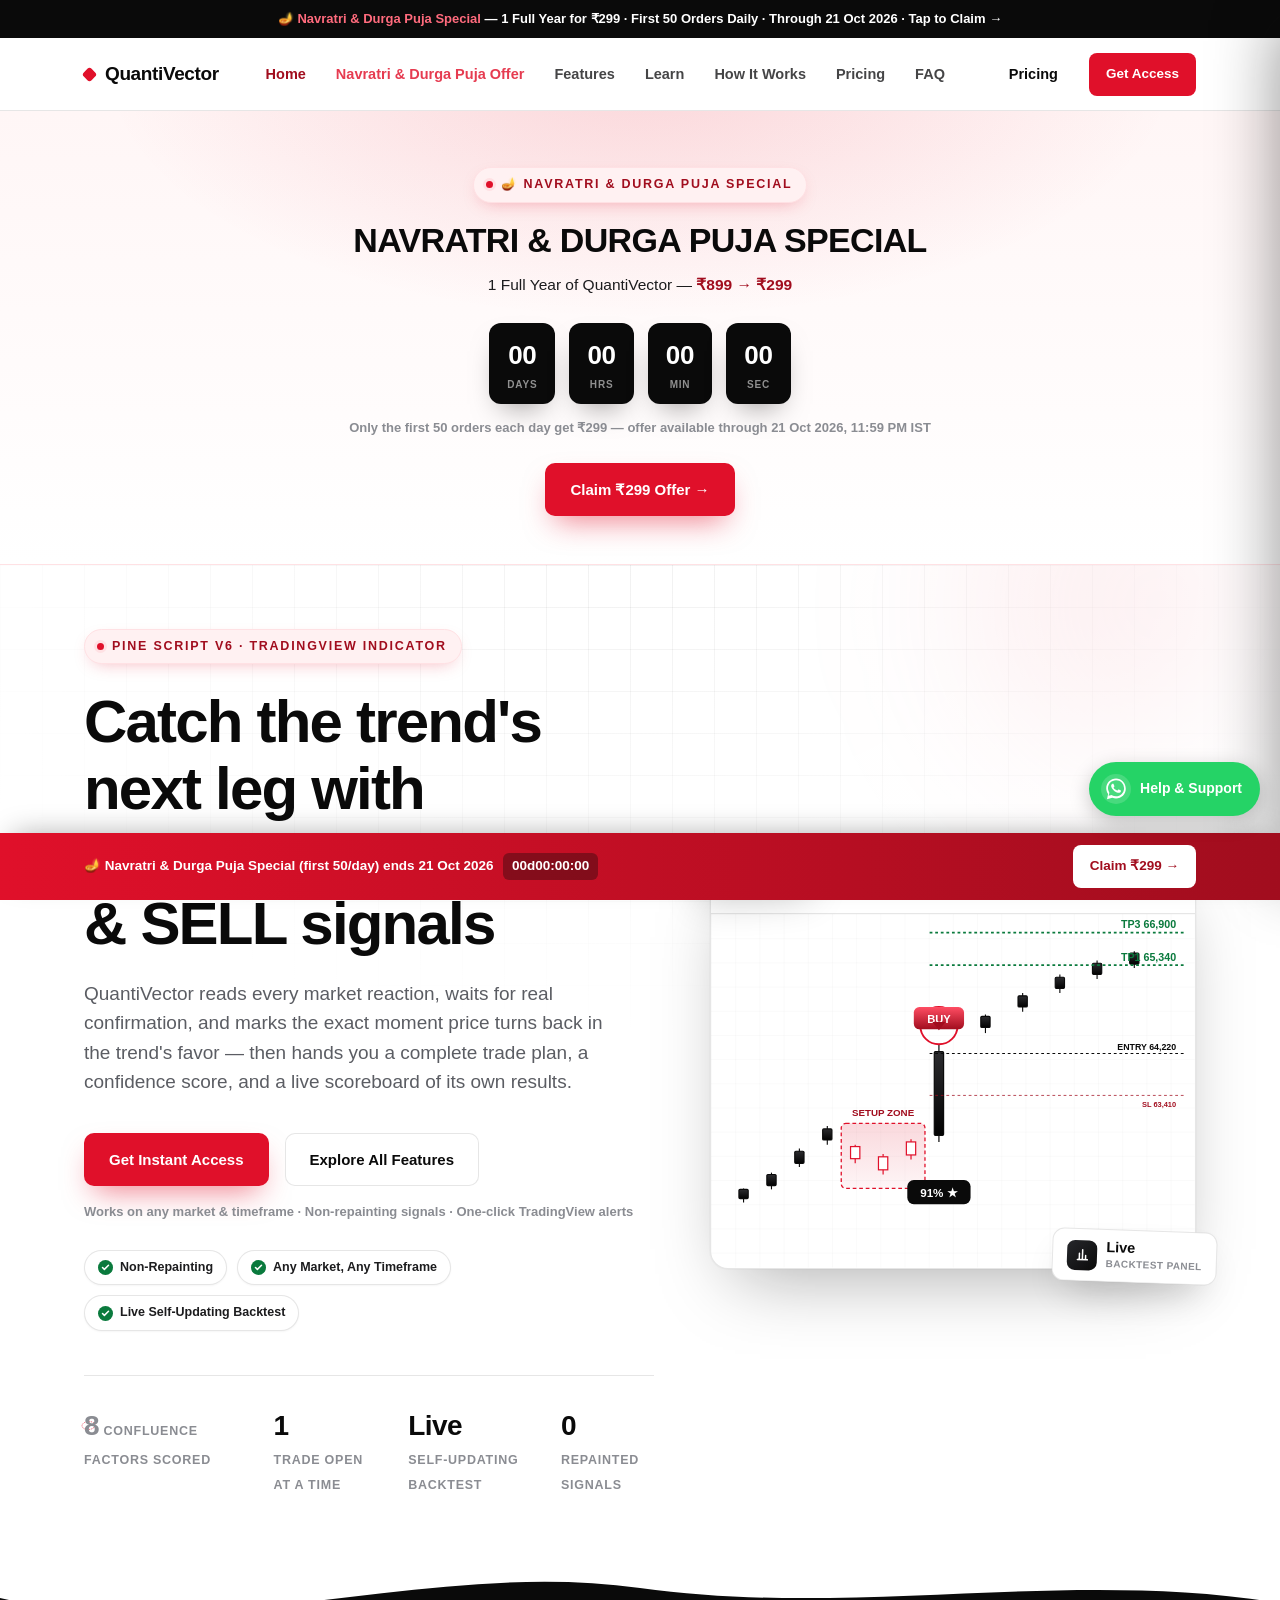
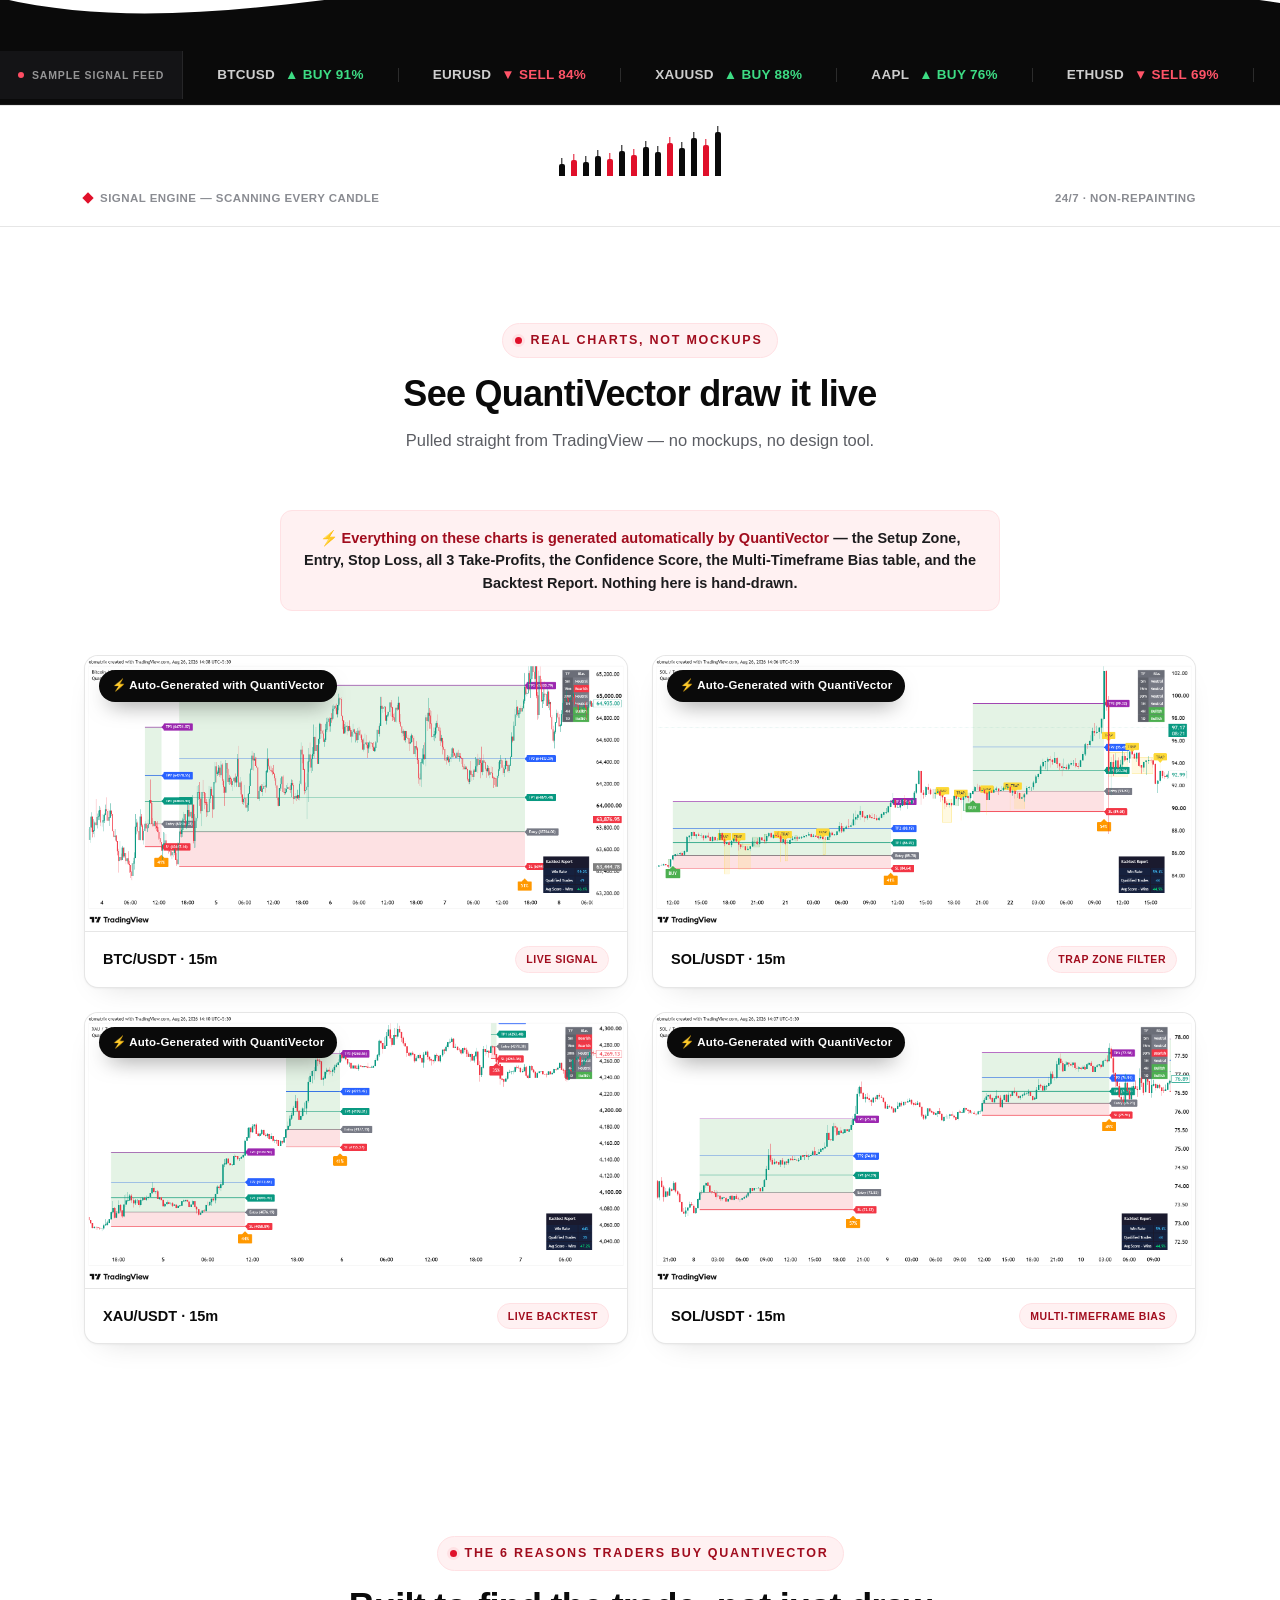
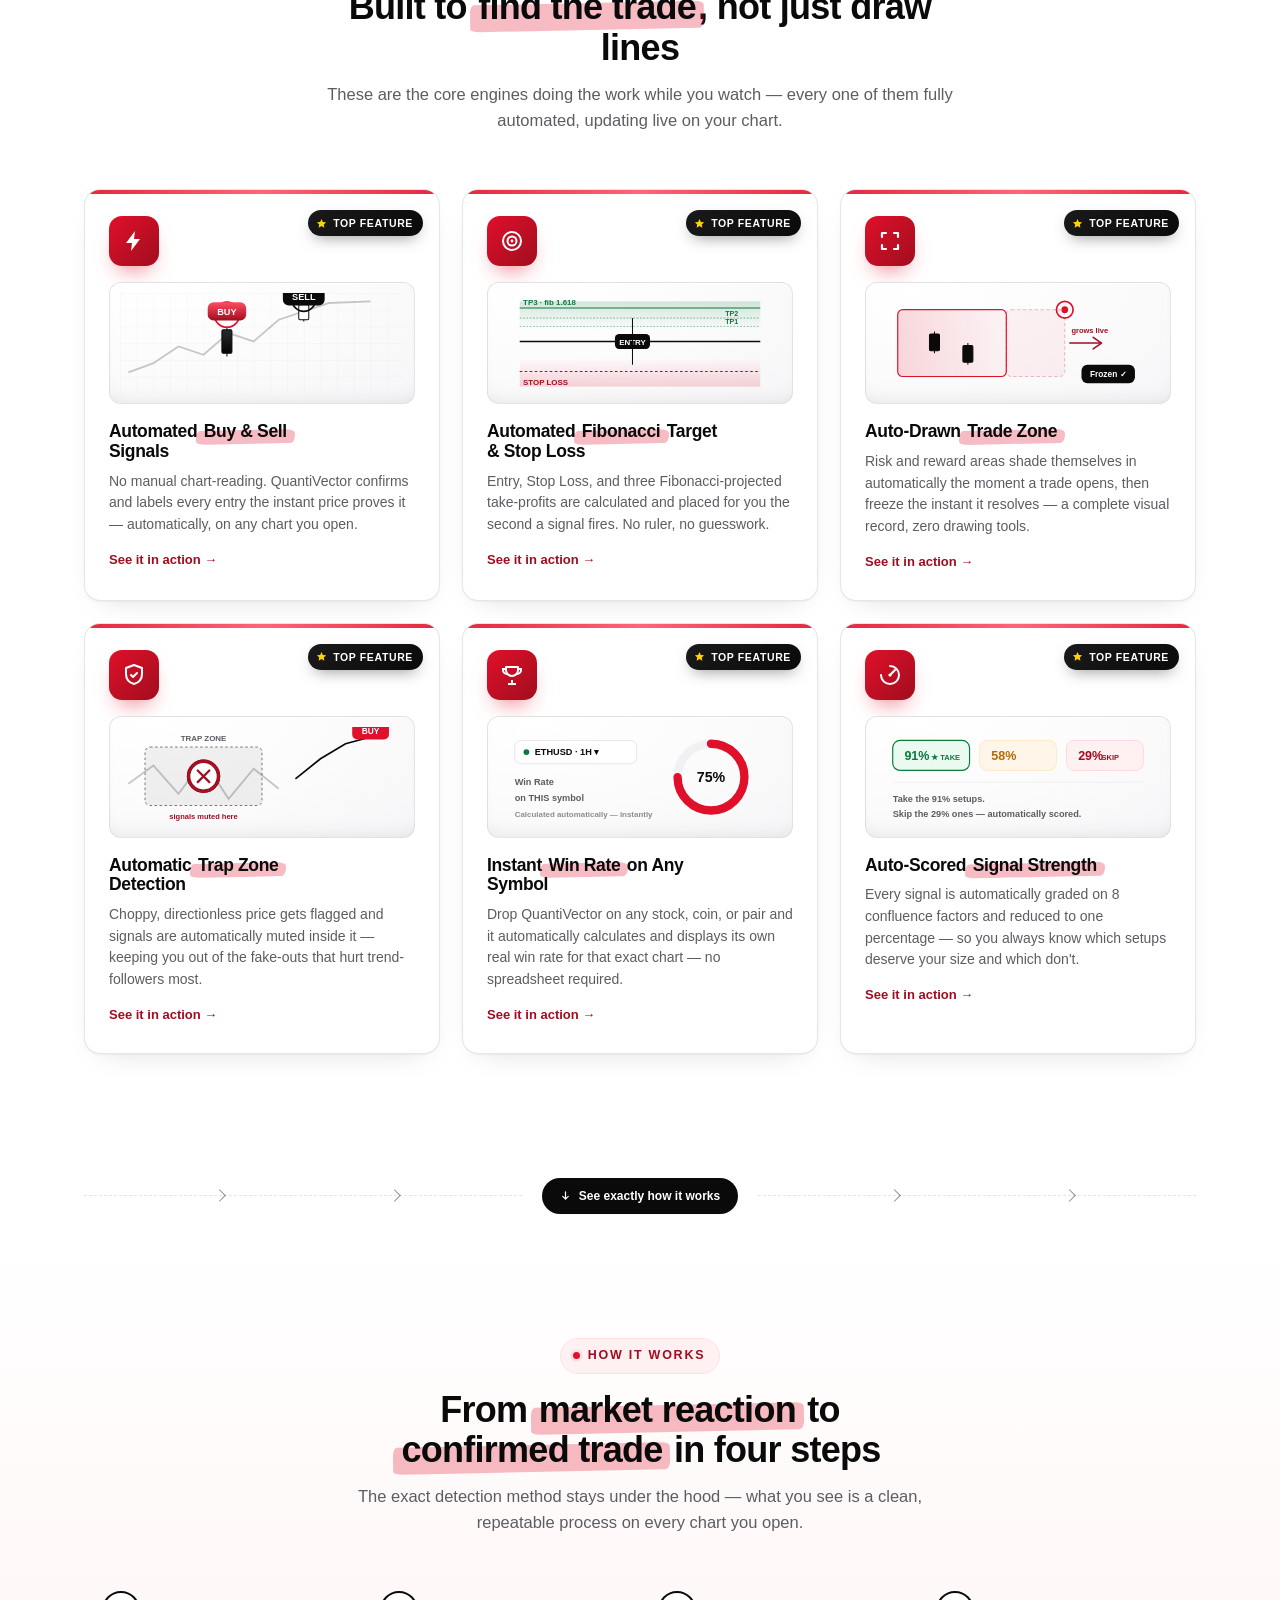
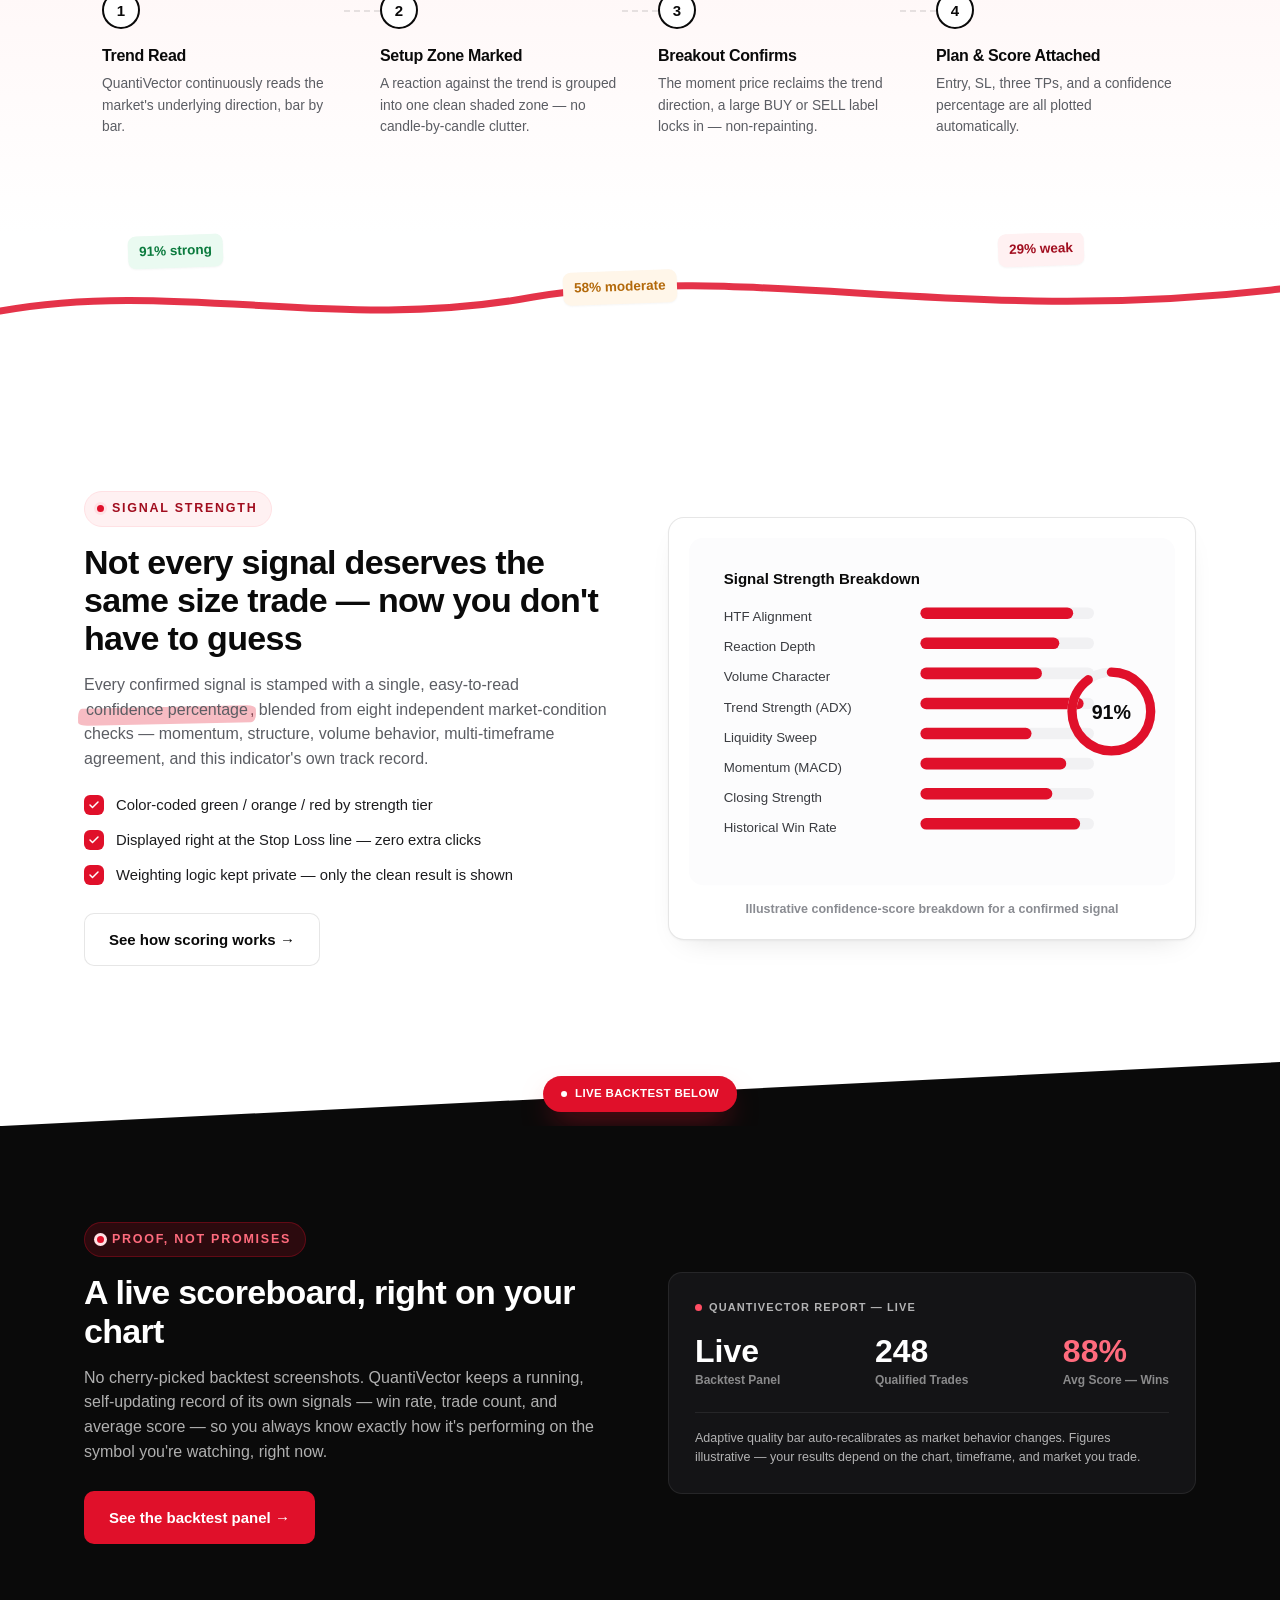
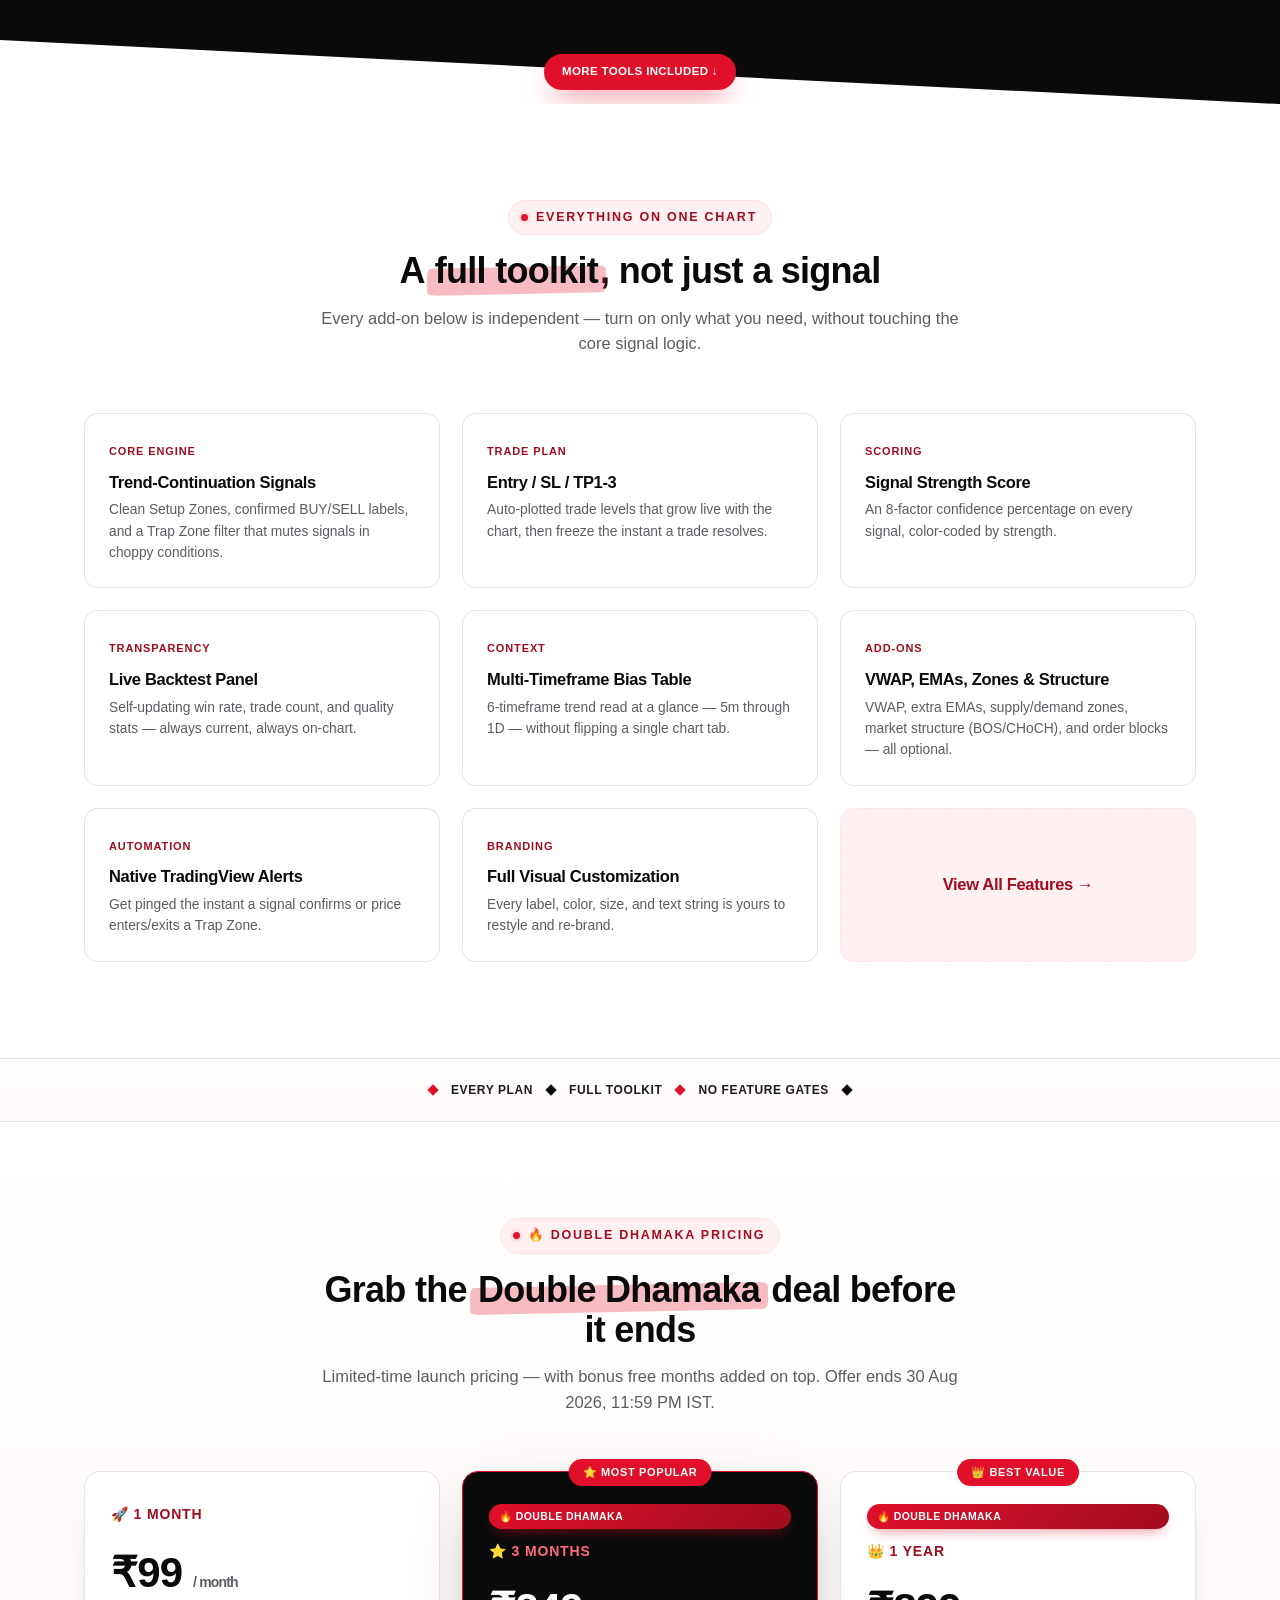
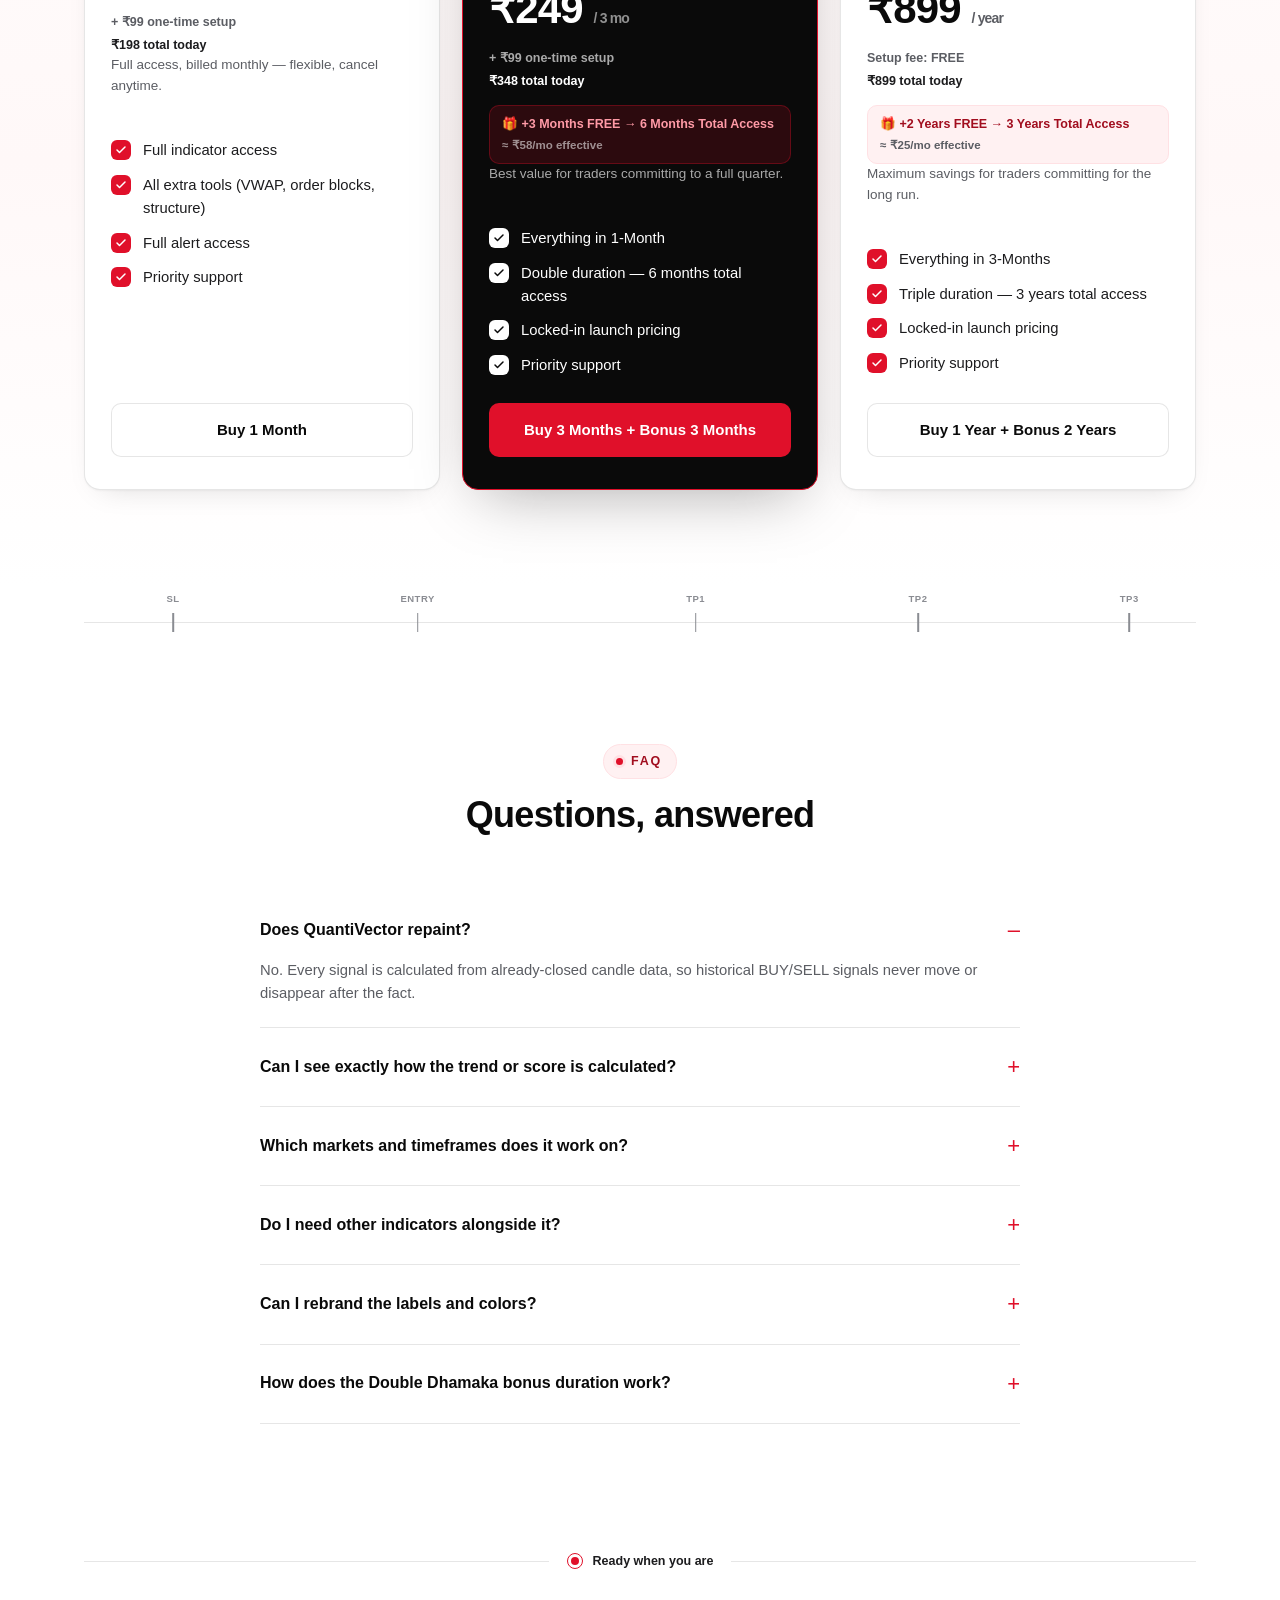
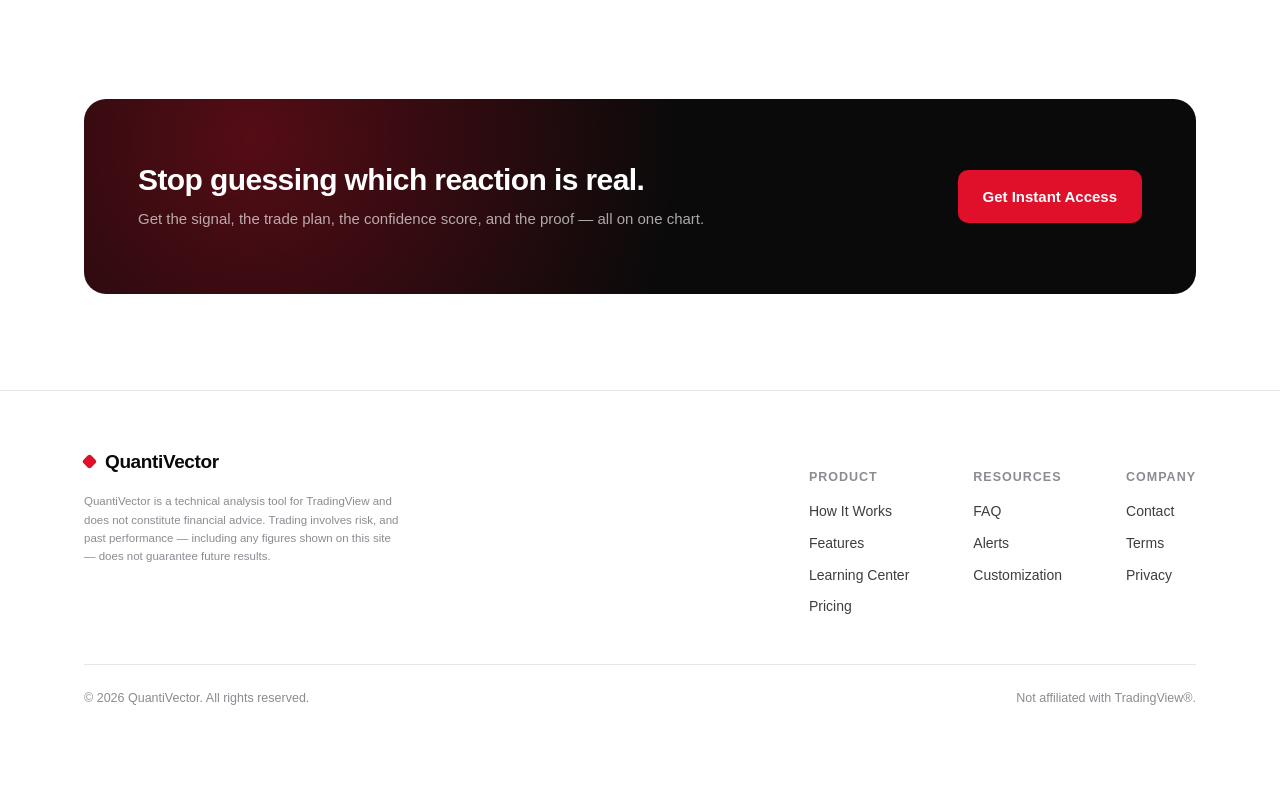
==== index.html @ 3b4e8c22 "Replace Meta Pixel with new Nestail Conversions API pixel (1778656280052738)" ====
<!DOCTYPE html>
<html lang="en">
<head>
<meta charset="UTF-8">
<meta name="viewport" content="width=device-width, initial-scale=1.0">

<!-- Google tag (gtag.js) -->
<script async src="https://www.googletagmanager.com/gtag/js?id=G-Q3YGLEC0SH"></script>
<script>
  window.dataLayer = window.dataLayer || [];
  function gtag(){dataLayer.push(arguments);}
  gtag('js', new Date());
  gtag('config', 'G-Q3YGLEC0SH');
</script>
<!-- Meta Pixel Code -->
<script>
!function(f,b,e,v,n,t,s)
{if(f.fbq)return;n=f.fbq=function(){n.callMethod?
n.callMethod.apply(n,arguments):n.queue.push(arguments)};
if(!f._fbq)f._fbq=n;n.push=n;n.loaded=!0;n.version='2.0';
n.queue=[];t=b.createElement(e);t.async=!0;
t.src=v;s=b.getElementsByTagName(e)[0];
s.parentNode.insertBefore(t,s)}(window, document,'script',
'https://connect.facebook.net/en_US/fbevents.js');
fbq('init', '1778656280052738');
fbq('track', 'PageView');
</script>
<noscript><img height="1" width="1" style="display:none"
src="https://www.facebook.com/tr?id=1778656280052738&ev=PageView&noscript=1"
/></noscript>
<!-- End Meta Pixel Code -->
<title>QuantiVector — High-Accuracy Buy/Sell Signal Indicator for TradingView</title>
<meta name="description" content="QuantiVector is a Pine Script v6 TradingView indicator that pinpoints high-accuracy trend-continuation BUY/SELL signals, auto-plots your trade plan, and scores every signal with an AI-style confidence score — backed by a live, on-chart backtest.">
<link rel="stylesheet" href="style.css">
</head>
<body>

<!-- ============ NAVRATRI & DURGA PUJA PROMO BAR ============ -->
<a href="durgapuja.html" style="display:block;background:#0a0a0a;color:#fff;text-align:center;font-size:13px;font-weight:700;padding:9px 16px;text-decoration:none;">
🪔 <span style="color:#ff6b7d;">Navratri & Durga Puja Special</span> — 1 Full Year for ₹299 · First 50 Orders Daily · Through 21 Oct 2026 · Tap to Claim →
</a>

<!-- ============ NAV ============ -->
<input type="checkbox" id="nav-toggle" class="nav-toggle-input">
<header class="nav">
  <div class="wrap">
    <a href="index.html" class="brand"><span class="dot"></span> QuantiVector</a>
    <nav class="navlinks">
      <a href="index.html" class="active">Home</a>
      <a href="durgapuja.html" style="color:#e0102a;">Navratri & Durga Puja Offer</a>
      <a href="features.html">Features</a>
      <a href="docs.html">Learn</a>
      <a href="index.html#how-it-works">How It Works</a>
      <a href="index.html#pricing">Pricing</a>
      <a href="index.html#faq">FAQ</a>
    </nav>
    <div class="nav-cta">
      <a href="#pricing" class="btn btn-ghost-nav">Pricing</a>
      <a href="#pricing" class="btn btn-red btn-sm">Get Access</a>
    </div>
    <label for="nav-toggle" class="nav-toggle-btn" aria-label="Open menu"><span></span><span></span><span></span></label>
  </div>
</header>
<label for="nav-toggle" class="mobile-backdrop" aria-hidden="true"></label>
<div class="mobile-panel">
  <div class="mp-head">
    <span class="brand"><span class="dot"></span> QuantiVector</span>
    <label for="nav-toggle" class="mp-close" aria-label="Close menu">
      <svg width="16" height="16" viewBox="0 0 24 24" fill="none"><path d="M5 5l14 14M19 5L5 19" stroke="currentColor" stroke-width="2.2" stroke-linecap="round"/></svg>
    </label>
  </div>
  <div class="mp-links">
    <a href="index.html" class="active">Home</a>
    <a href="durgapuja.html" style="color:#e0102a;">Navratri & Durga Puja Offer</a>
    <a href="features.html">Features</a>
    <a href="docs.html">Learn</a>
    <a href="index.html#how-it-works">How It Works</a>
    <a href="index.html#pricing">Pricing</a>
    <a href="index.html#faq">FAQ</a>
    <a href="#pricing" class="btn btn-red btn-block">Get Access</a>
  </div>
</div>

<!-- ============ NAVRATRI & DURGA PUJA OFFER BANNER ============ -->
<section class="dd-banner">
  <div class="wrap dd-banner-inner">
    <span class="eyebrow dd-eyebrow">🪔 Navratri & Durga Puja Special</span>
    <h2 class="dd-title">NAVRATRI & DURGA PUJA SPECIAL</h2>
    <p class="dd-sub">1 Full Year of QuantiVector — <b>₹899 → ₹299</b></p>
    <div class="dd-timer">
      <div class="dd-tbox"><span class="dd-tval dd-days">00</span><span class="dd-tlabel">DAYS</span></div>
            <div class="dd-tbox"><span class="dd-tval dd-hrs">00</span><span class="dd-tlabel">HRS</span></div>
      <div class="dd-tbox"><span class="dd-tval dd-min">00</span><span class="dd-tlabel">MIN</span></div>
      <div class="dd-tbox"><span class="dd-tval dd-sec">00</span><span class="dd-tlabel">SEC</span></div>
    </div>
    <p class="dd-valid">Only the first 50 orders each day get ₹299 — offer available through 21 Oct 2026, 11:59 PM IST</p>
    <a href="durgapuja.html" class="btn btn-red dd-cta">Claim ₹299 Offer →</a>
  </div>
</section>

<!-- ============ HERO ============ -->
<section class="hero">
  <div class="hero-blob hero-blob-a"></div>
  <div class="hero-blob hero-blob-b"></div>
  <div class="wrap hero-inner">
    <div class="hero-copy">
      <span class="eyebrow">Pine Script v6 &middot; TradingView Indicator</span>
      <h1>Catch the trend's next leg with
        <span class="underline-scribble">high-accuracy
          <svg viewBox="0 0 300 20" preserveAspectRatio="none"><path d="M2 14 C 40 4, 80 18, 120 9 C 160 2, 200 16, 240 8 C 265 4, 285 12, 298 7" fill="none" stroke="#e0102a" stroke-width="6" stroke-linecap="round"/></svg>
        </span>
        BUY &amp; SELL signals</h1>
      <p class="sub">QuantiVector reads every market reaction, waits for real confirmation, and marks the exact moment price turns back in the trend's favor — then hands you a complete trade plan, a confidence score, and a live scoreboard of its own results.</p>
      <div class="hero-cta-row">
        <a href="#pricing" class="btn btn-red">Get Instant Access</a>
        <a href="features.html" class="btn btn-outline">Explore All Features</a>
      </div>
      <p class="hero-micro">Works on any market &amp; timeframe · Non-repainting signals · One-click TradingView alerts</p>
      <div class="hero-badges">
        <span class="hero-badge"><span class="dotcheck"><svg width="9" height="9" viewBox="0 0 24 24" fill="none"><path d="M4 12l5 5 11-11" stroke="#fff" stroke-width="4" stroke-linecap="round" stroke-linejoin="round"/></svg></span> Non-Repainting</span>
        <span class="hero-badge"><span class="dotcheck"><svg width="9" height="9" viewBox="0 0 24 24" fill="none"><path d="M4 12l5 5 11-11" stroke="#fff" stroke-width="4" stroke-linecap="round" stroke-linejoin="round"/></svg></span> Any Market, Any Timeframe</span>
        <span class="hero-badge"><span class="dotcheck"><svg width="9" height="9" viewBox="0 0 24 24" fill="none"><path d="M4 12l5 5 11-11" stroke="#fff" stroke-width="4" stroke-linecap="round" stroke-linejoin="round"/></svg></span> Live Self-Updating Backtest</span>
      </div>
      <div class="hero-stats">
        <div class="hero-stat">
          <span class="scribble-wrap"><b>8</b>
            <svg viewBox="0 0 60 40"><ellipse cx="30" cy="20" rx="26" ry="16" fill="none" stroke="#e0102a" stroke-width="2.5" stroke-dasharray="5 4" transform="rotate(-4 30 20)"/></svg>
          </span>
          <span>Confluence Factors Scored</span>
        </div>
        <div class="hero-stat"><b>1</b><span>Trade Open at a Time</span></div>
        <div class="hero-stat"><b>Live</b><span>Self-Updating Backtest</span></div>
        <div class="hero-stat"><b>0</b><span>Repainted Signals</span></div>
      </div>
    </div>

    <div class="hero-visual">
      <div class="chart-card">
        <div class="float-chip float-chip-top">
          <div class="fc-ic" style="background:linear-gradient(135deg,#ff4d63,#a10d1e);"><svg width="15" height="15" viewBox="0 0 24 24" fill="none"><path d="M4 16l5-6 4 4 7-9" stroke="#fff" stroke-width="2.4" stroke-linecap="round" stroke-linejoin="round"/></svg></div>
          <div><b>91%</b><span>Confidence</span></div>
        </div>
        <div class="float-chip float-chip-bottom">
          <div class="fc-ic" style="background:linear-gradient(135deg,#26272b,#0a0a0a);"><svg width="15" height="15" viewBox="0 0 24 24" fill="none"><path d="M4 20h16M7 20V10M12 20V4M17 20v-7" stroke="#fff" stroke-width="2.4" stroke-linecap="round"/></svg></div>
          <div><b>Live</b><span>Backtest Panel</span></div>
        </div>
        <div class="cc-inner">
        <div class="cc-head">
          <div class="cc-title"><span class="dotx"></span> QuantiVector — BTCUSD · 1H</div>
          <span class="cc-badge">● Live</span>
        </div>
        <svg viewBox="0 0 520 380" width="100%" style="height:auto;">
          <!-- grid -->
          <defs>
            <pattern id="gridPattern" width="26" height="26" patternUnits="userSpaceOnUse">
              <path d="M 26 0 L 0 0 0 26" fill="none" stroke="#0a0a0a" stroke-opacity="0.04" stroke-width="1"/>
            </pattern>
            <linearGradient id="heroCandle" x1="0" y1="0" x2="0" y2="1"><stop offset="0" stop-color="#2c2c2f"/><stop offset="1" stop-color="#020202"/></linearGradient>
            <linearGradient id="heroBuy" x1="0" y1="0" x2="0" y2="1"><stop offset="0" stop-color="#ff4d63"/><stop offset="1" stop-color="#a10d1e"/></linearGradient>
            <linearGradient id="heroZone" x1="0" y1="0" x2="0" y2="1"><stop offset="0" stop-color="#e0102a" stop-opacity=".16"/><stop offset="1" stop-color="#e0102a" stop-opacity=".04"/></linearGradient>
          </defs>
          <rect width="520" height="380" fill="url(#gridPattern)"/>

          <!-- candles: uptrend -->
          <g stroke="#0a0a0a" stroke-width="1.2">
            <line x1="35" y1="295" x2="35" y2="310"/><rect x="30" y="296" width="10" height="10" rx="1.2" fill="url(#heroCandle)"/>
            <line x1="65" y1="278" x2="65" y2="296"/><rect x="60" y="280" width="10" height="12" rx="1.2" fill="url(#heroCandle)"/>
            <line x1="95" y1="252" x2="95" y2="272"/><rect x="90" y="255" width="10" height="13" rx="1.2" fill="url(#heroCandle)"/>
            <line x1="125" y1="228" x2="125" y2="248"/><rect x="120" y="231" width="10" height="12" rx="1.2" fill="url(#heroCandle)"/>
          </g>

          <!-- reaction / setup zone box -->
          <rect x="140" y="225" width="90" height="70" rx="5" fill="url(#heroZone)" stroke="#e0102a" stroke-width="1.4" stroke-dasharray="4 3"/>
          <text x="185" y="217" text-anchor="middle" font-size="10.5" font-weight="700" fill="#a10d1e" font-family="Arial">SETUP ZONE</text>

          <!-- reaction candles inside zone -->
          <g stroke="#e0102a" stroke-width="1.3">
            <line x1="155" y1="248" x2="155" y2="268"/><rect x="150" y="250" width="10" height="13" fill="#fff" stroke="#e0102a"/>
            <line x1="185" y1="258" x2="185" y2="280"/><rect x="180" y="261" width="10" height="14" fill="#fff" stroke="#e0102a"/>
            <line x1="215" y1="242" x2="215" y2="264"/><rect x="210" y="245" width="10" height="14" fill="#fff" stroke="#e0102a"/>
          </g>

          <!-- confirmation candle breaking out -->
          <g stroke="#0a0a0a" stroke-width="1.3">
            <line x1="245" y1="140" x2="245" y2="245"/>
            <rect x="240" y="148" width="10" height="90" rx="1.2" fill="url(#heroCandle)"/>
          </g>

          <!-- BUY signal label -->
          <g class="ping" style="transform-origin:245px 120px;"><circle cx="245" cy="120" r="20" fill="none" stroke="#e0102a" stroke-width="2"/></g>
          <g transform="translate(245,120)" class="glow-badge">
            <rect x="-27" y="-20" width="54" height="24" rx="6" fill="url(#heroBuy)"/>
            <text x="0" y="-3" text-anchor="middle" font-size="12" font-weight="800" fill="#fff" font-family="Arial">BUY</text>
            <path d="M0 5 L -7 -4 L 7 -4 Z" fill="#a10d1e"/>
          </g>

          <!-- continuation candles -->
          <g stroke="#0a0a0a" stroke-width="1.2">
            <line x1="295" y1="108" x2="295" y2="128"/><rect x="290" y="110" width="10" height="12" rx="1.2" fill="url(#heroCandle)"/>
            <line x1="335" y1="85" x2="335" y2="105"/><rect x="330" y="88" width="10" height="12" rx="1.2" fill="url(#heroCandle)"/>
            <line x1="375" y1="65" x2="375" y2="85"/><rect x="370" y="68" width="10" height="12" rx="1.2" fill="url(#heroCandle)"/>
            <line x1="415" y1="50" x2="415" y2="70"/><rect x="410" y="53" width="10" height="12" rx="1.2" fill="url(#heroCandle)"/>
            <line x1="455" y1="40" x2="455" y2="58"/><rect x="450" y="42" width="10" height="12" rx="1.2" fill="url(#heroCandle)"/>
          </g>

          <!-- Entry / TP lines -->
          <line x1="235" y1="150" x2="510" y2="150" stroke="#0a0a0a" stroke-width="1.2" stroke-dasharray="3 3"/>
          <text x="500" y="146" text-anchor="end" font-size="9.5" font-weight="700" fill="#0a0a0a" font-family="Arial">ENTRY 64,220</text>

          <line x1="235" y1="195" x2="510" y2="195" stroke="#a10d1e" stroke-width="0.8" stroke-dasharray="3 3"/>
          <text x="500" y="207" text-anchor="end" font-size="8" font-weight="700" fill="#a10d1e" font-family="Arial">SL 63,410</text>

          <line x1="235" y1="55" x2="510" y2="55" stroke="#0a7a3d" stroke-width="1.8" stroke-dasharray="3 3"/>
          <text x="500" y="50" text-anchor="end" font-size="11.5" font-weight="800" fill="#0a7a3d" font-family="Arial">TP1 65,340</text>

          <line x1="235" y1="20" x2="510" y2="20" stroke="#0a7a3d" stroke-width="1.8" stroke-dasharray="3 3"/>
          <text x="500" y="15" text-anchor="end" font-size="11.5" font-weight="800" fill="#0a7a3d" font-family="Arial">TP3 66,900</text>

          <!-- confidence badge -->
          <g transform="translate(245,300)" class="glow-badge-dark">
            <rect x="-34" y="-14" width="68" height="26" rx="7" fill="#0a0a0a"/>
            <text x="0" y="4" text-anchor="middle" font-size="12.5" font-weight="800" fill="#fff" font-family="Arial">91% ★</text>
          </g>
        </svg>
        </div>
      </div>
    </div>
  </div>
  <div class="hero-wave">
    <svg viewBox="0 0 1440 90" preserveAspectRatio="none"><path d="M0 40 C 240 90, 480 0, 720 30 C 960 60, 1200 10, 1440 45 L1440 90 L0 90 Z" fill="#0a0a0a"/></svg>
  </div>
</section>

<!-- ============ LIVE TICKER MARQUEE ============ -->
<section class="ticker-band">
  <span class="ticker-label"><span style="width:6px;height:6px;border-radius:50%;background:#ff4d63;display:inline-block;" class="live-dot"></span> Sample Signal Feed</span>
  <div class="ticker-viewport">
  <div class="ticker-track">
    <span class="ticker-item">BTCUSD <span class="tk-up">▲ BUY 91%</span></span><span class="ticker-sep"></span>
    <span class="ticker-item">EURUSD <span class="tk-dn">▼ SELL 84%</span></span><span class="ticker-sep"></span>
    <span class="ticker-item">XAUUSD <span class="tk-up">▲ BUY 88%</span></span><span class="ticker-sep"></span>
    <span class="ticker-item">AAPL <span class="tk-up">▲ BUY 76%</span></span><span class="ticker-sep"></span>
    <span class="ticker-item">ETHUSD <span class="tk-dn">▼ SELL 69%</span></span><span class="ticker-sep"></span>
    <span class="ticker-item">US30 <span class="tk-up">▲ BUY 93%</span></span><span class="ticker-sep"></span>
    <span class="ticker-item">GBPUSD <span class="tk-dn">▼ SELL 71%</span></span><span class="ticker-sep"></span>
    <span class="ticker-item">SOLUSD <span class="tk-up">▲ BUY 85%</span></span><span class="ticker-sep"></span>
    <!-- duplicate set for seamless loop -->
    <span class="ticker-item">BTCUSD <span class="tk-up">▲ BUY 91%</span></span><span class="ticker-sep"></span>
    <span class="ticker-item">EURUSD <span class="tk-dn">▼ SELL 84%</span></span><span class="ticker-sep"></span>
    <span class="ticker-item">XAUUSD <span class="tk-up">▲ BUY 88%</span></span><span class="ticker-sep"></span>
    <span class="ticker-item">AAPL <span class="tk-up">▲ BUY 76%</span></span><span class="ticker-sep"></span>
    <span class="ticker-item">ETHUSD <span class="tk-dn">▼ SELL 69%</span></span><span class="ticker-sep"></span>
    <span class="ticker-item">US30 <span class="tk-up">▲ BUY 93%</span></span><span class="ticker-sep"></span>
    <span class="ticker-item">GBPUSD <span class="tk-dn">▼ SELL 71%</span></span><span class="ticker-sep"></span>
    <span class="ticker-item">SOLUSD <span class="tk-up">▲ BUY 85%</span></span><span class="ticker-sep"></span>
  </div>
  </div>
</section>

<!-- ============ DIVIDER: candlestick skyline ============ -->
<div class="sec-divider div-candles">
  <div class="dc-row">
    <div class="dc-bar" style="height:12px;background:#0a0a0a;"></div>
    <div class="dc-bar" style="height:16px;background:#e0102a;"></div>
    <div class="dc-bar" style="height:14px;background:#0a0a0a;"></div>
    <div class="dc-bar" style="height:20px;background:#0a0a0a;"></div>
    <div class="dc-bar" style="height:17px;background:#e0102a;"></div>
    <div class="dc-bar" style="height:25px;background:#0a0a0a;"></div>
    <div class="dc-bar" style="height:21px;background:#e0102a;"></div>
    <div class="dc-bar" style="height:29px;background:#0a0a0a;"></div>
    <div class="dc-bar" style="height:24px;background:#0a0a0a;"></div>
    <div class="dc-bar" style="height:33px;background:#e0102a;"></div>
    <div class="dc-bar" style="height:28px;background:#0a0a0a;"></div>
    <div class="dc-bar" style="height:38px;background:#0a0a0a;"></div>
    <div class="dc-bar" style="height:31px;background:#e0102a;"></div>
    <div class="dc-bar" style="height:44px;background:#0a0a0a;"></div>
  </div>
  <div class="dc-cap"><span><span class="dcdot"></span>Signal engine — scanning every candle</span><span>24/7 · Non-repainting</span></div>
</div>

<!-- ============ REAL CHART PROOF GALLERY ============ -->
<section id="real-charts">
  <div class="wrap">
    <div class="section-head">
      <span class="eyebrow">Real Charts, Not Mockups</span>
      <h2>See QuantiVector draw it live</h2>
      <p>Pulled straight from TradingView — no mockups, no design tool.</p>
    </div>
    <div class="proof-disclaimer">⚡ <b>Everything on these charts is generated automatically by QuantiVector</b> — the Setup Zone, Entry, Stop Loss, all 3 Take-Profits, the Confidence Score, the Multi-Timeframe Bias table, and the Backtest Report. Nothing here is hand-drawn.</div>
    <div class="proof-gallery">
      <div class="proof-card">
        <span class="proof-badge">⚡ Auto-Generated with QuantiVector</span>
        <img src="BTCUSDT_2026-08-26_14-08-37.png" alt="QuantiVector auto-plotted BUY signal on BTC/USDT 15m chart" loading="lazy">
        <div class="proof-caption"><span class="sym">BTC/USDT · 15m</span><span class="tag">Live Signal</span></div>
      </div>
      <div class="proof-card">
        <span class="proof-badge">⚡ Auto-Generated with QuantiVector</span>
        <img src="SOLUSDT_2026-08-26_14-06-40.png" alt="QuantiVector auto-plotted BUY signal with Trap Zone detection on SOL/USDT 15m chart" loading="lazy">
        <div class="proof-caption"><span class="sym">SOL/USDT · 15m</span><span class="tag">Trap Zone Filter</span></div>
      </div>
      <div class="proof-card">
        <span class="proof-badge">⚡ Auto-Generated with QuantiVector</span>
        <img src="XAUUSDT.P_2026-08-26_14-10-10.png" alt="QuantiVector auto-plotted signal with live backtest report on XAU Gold 15m chart" loading="lazy">
        <div class="proof-caption"><span class="sym">XAU/USDT · 15m</span><span class="tag">Live Backtest</span></div>
      </div>
      <div class="proof-card">
        <span class="proof-badge">⚡ Auto-Generated with QuantiVector</span>
        <img src="SOLUSDT_2026-08-26_14-07-34.png" alt="QuantiVector auto-plotted multiple signals on SOL/USDT 15m chart" loading="lazy">
        <div class="proof-caption"><span class="sym">SOL/USDT · 15m</span><span class="tag">Multi-Timeframe Bias</span></div>
      </div>
    </div>
  </div>
</section>

<!-- ============ KEY FEATURES (SALES-CRITICAL HIGHLIGHTS) ============ -->
<section>
  <div class="wrap">
    <div class="section-head">
      <span class="eyebrow">The 6 reasons traders buy QuantiVector</span>
      <h2>Built to <span class="mark">find the trade</span>, not just draw lines</h2>
      <p>These are the core engines doing the work while you watch — every one of them fully automated, updating live on your chart.</p>
    </div>

    <div class="key-grid">

      <!-- 1. Automated Buy/Sell Signal -->
      <div class="key-card">
        <span class="badge-star glow-badge"><svg viewBox="0 0 24 24" fill="#ffd400"><path d="M12 2l2.9 6.6L22 9.3l-5 4.9 1.2 7-6.2-3.6L5.8 21 7 14 2 9.3l7.1-.7z"/></svg> Top Feature</span>
        <div class="icon-chip"><svg viewBox="0 0 24 24" fill="none"><path d="M13 2 4 14h6l-1 8 9-12h-6l1-8z" fill="#fff"/></svg></div>
        <div class="kf-demo">
          <svg viewBox="0 0 340 120" width="100%" style="height:auto;">
            <defs>
              <linearGradient id="kf1c" x1="0" y1="0" x2="0" y2="1"><stop offset="0" stop-color="#2a2a2d"/><stop offset="1" stop-color="#050505"/></linearGradient>
              <linearGradient id="kf1s" x1="0" y1="0" x2="0" y2="1"><stop offset="0" stop-color="#ff4d63"/><stop offset="1" stop-color="#a10d1e"/></linearGradient>
              <pattern id="kf1g" width="20" height="20" patternUnits="userSpaceOnUse"><path d="M20 0H0V20" fill="none" stroke="#0a0a0a" stroke-opacity="0.045"/></pattern>
            </defs>
            <rect width="340" height="120" fill="url(#kf1g)"/>
            <polyline class="draw-line" points="10,95 40,84 70,64 100,74 130,48 160,58 190,32 220,22 250,12 300,10" fill="none" stroke="#0a0a0a" stroke-opacity="0.22" stroke-width="2.2"/>
            <g stroke="#0a0a0a" stroke-width="1.2"><line x1="128" y1="40" x2="128" y2="76"/><rect x="122" y="44" width="12" height="28" rx="1.5" fill="url(#kf1c)"/></g>
            <g class="ping" style="transform-origin:128px 26px;"><circle cx="128" cy="26" r="15" fill="none" stroke="#e0102a" stroke-width="2"/></g>
            <g transform="translate(128,26)" class="glow-badge"><rect x="-23" y="-15" width="46" height="22" rx="7" fill="url(#kf1s)"/><text x="0" y="0" text-anchor="middle" font-size="11" font-weight="800" fill="#fff" font-family="Arial">BUY</text></g>
            <g stroke="#0a0a0a" stroke-width="1.2"><line x1="220" y1="34" x2="220" y2="14"/><rect x="214" y="14" width="12" height="18" rx="1.5" fill="#fff" stroke="#0a0a0a"/></g>
            <g class="ping d2" style="transform-origin:220px 8px;"><circle cx="220" cy="8" r="14" fill="none" stroke="#0a0a0a" stroke-width="2"/></g>
            <g transform="translate(220,8)" class="glow-badge-dark"><rect x="-25" y="-15" width="50" height="22" rx="7" fill="#0a0a0a"/><text x="0" y="0" text-anchor="middle" font-size="11" font-weight="800" fill="#fff" font-family="Arial">SELL</text></g>
          </svg>
        </div>
        <h3>Automated <span class="mark">Buy &amp; Sell</span> Signals</h3>
        <p>No manual chart-reading. QuantiVector confirms and labels every entry the instant price proves it — automatically, on any chart you open.</p>
        <a href="features.html#signal-engine" class="kf-link">See it in action →</a>
      </div>

      <!-- 2. Automated Fibonacci TP/SL -->
      <div class="key-card">
        <span class="badge-star glow-badge"><svg viewBox="0 0 24 24" fill="#ffd400"><path d="M12 2l2.9 6.6L22 9.3l-5 4.9 1.2 7-6.2-3.6L5.8 21 7 14 2 9.3l7.1-.7z"/></svg> Top Feature</span>
        <div class="icon-chip"><svg viewBox="0 0 24 24" fill="none"><circle cx="12" cy="12" r="9" stroke="#fff" stroke-width="2"/><circle cx="12" cy="12" r="4.5" stroke="#fff" stroke-width="2"/><circle cx="12" cy="12" r="1.4" fill="#fff"/></svg></div>
        <div class="kf-demo">
          <svg viewBox="0 0 340 120" width="100%" style="height:auto;">
            <defs>
              <linearGradient id="kf2g" x1="0" y1="0" x2="0" y2="1"><stop offset="0" stop-color="#0a7a3d" stop-opacity=".18"/><stop offset="1" stop-color="#0a7a3d" stop-opacity="0"/></linearGradient>
              <linearGradient id="kf2r" x1="0" y1="0" x2="0" y2="1"><stop offset="0" stop-color="#e0102a" stop-opacity="0"/><stop offset="1" stop-color="#e0102a" stop-opacity=".18"/></linearGradient>
            </defs>
            <rect x="26" y="10" width="288" height="34" fill="url(#kf2g)"/>
            <rect x="26" y="78" width="288" height="34" fill="url(#kf2r)"/>
            <line x1="26" y1="18" x2="314" y2="18" stroke="#0a7a3d" stroke-width="1.4" stroke-dasharray="1 0" class="draw-line"/><text x="30" y="14" font-size="9.5" font-weight="800" fill="#0a7a3d" font-family="Arial">TP3 · fib 1.618</text>
            <line x1="26" y1="30" x2="314" y2="30" stroke="#0a7a3d" stroke-width="1" stroke-dasharray="2 2" opacity=".65"/><text x="272" y="27" font-size="8.5" font-weight="700" fill="#0a7a3d" font-family="Arial">TP2</text>
            <line x1="26" y1="40" x2="314" y2="40" stroke="#0a7a3d" stroke-width="1" stroke-dasharray="2 2" opacity=".55"/><text x="272" y="37" font-size="8.5" font-weight="700" fill="#0a7a3d" font-family="Arial">TP1</text>
            <g class="glow-badge-dark"><line x1="26" y1="58" x2="314" y2="58" stroke="#0a0a0a" stroke-width="1.8"/></g>
            <rect x="140" y="49" width="42" height="18" rx="5" fill="#0a0a0a"/><text x="161" y="62" text-anchor="middle" font-size="9.5" font-weight="800" fill="#fff" font-family="Arial">ENTRY</text>
            <line x1="26" y1="94" x2="314" y2="94" stroke="#a10d1e" stroke-width="1.4" stroke-dasharray="3 3"/><text x="30" y="110" font-size="9.5" font-weight="800" fill="#a10d1e" font-family="Arial">STOP LOSS</text>
            <g stroke="#0a0a0a" stroke-width="1.2"><line x1="161" y1="30" x2="161" y2="86"/></g>
          </svg>
        </div>
        <h3>Automated <span class="mark">Fibonacci</span> Target &amp; Stop Loss</h3>
        <p>Entry, Stop Loss, and three Fibonacci-projected take-profits are calculated and placed for you the second a signal fires. No ruler, no guesswork.</p>
        <a href="features.html#entry-system" class="kf-link">See it in action →</a>
      </div>

      <!-- 3. Auto-Drawn Trade Zone -->
      <div class="key-card">
        <span class="badge-star glow-badge"><svg viewBox="0 0 24 24" fill="#ffd400"><path d="M12 2l2.9 6.6L22 9.3l-5 4.9 1.2 7-6.2-3.6L5.8 21 7 14 2 9.3l7.1-.7z"/></svg> Top Feature</span>
        <div class="icon-chip"><svg viewBox="0 0 24 24" fill="none"><path d="M4 4h4M4 4v4M20 4h-4M20 4v4M4 20h4M4 20v-4M20 20h-4M20 20v-4" stroke="#fff" stroke-width="2.2" stroke-linecap="round"/></svg></div>
        <div class="kf-demo">
          <svg viewBox="0 0 340 120" width="100%" style="height:auto;">
            <defs><linearGradient id="kf3z" x1="0" y1="0" x2="1" y2="0"><stop offset="0" stop-color="#e0102a" stop-opacity=".16"/><stop offset="1" stop-color="#e0102a" stop-opacity=".04"/></linearGradient></defs>
            <rect x="26" y="20" width="130" height="80" rx="6" fill="url(#kf3z)" stroke="#e0102a" stroke-width="1.4"/>
            <rect x="156" y="20" width="70" height="80" rx="6" fill="#e0102a" fill-opacity=".05" stroke="#e0102a" stroke-opacity=".35" stroke-dasharray="4 3"/>
            <g class="ping" style="transform-origin:226px 20px;"><circle cx="226" cy="20" r="10" fill="none" stroke="#e0102a" stroke-width="2"/></g>
            <circle cx="226" cy="20" r="4" fill="#e0102a"/>
            <path d="M232 60 L 268 60" stroke="#a10d1e" stroke-width="1.8" stroke-linecap="round"/>
            <path d="M260 53 L270 60 L260 67" fill="none" stroke="#a10d1e" stroke-width="1.8" stroke-linecap="round" stroke-linejoin="round"/>
            <text x="234" y="48" font-size="9" font-weight="800" fill="#a10d1e" font-family="Arial">grows live</text>
            <g stroke="#0a0a0a" stroke-width="1.2"><line x1="70" y1="46" x2="70" y2="72"/><rect x="64" y="49" width="12" height="20" rx="1.5" fill="#0a0a0a"/></g>
            <g stroke="#0a0a0a" stroke-width="1.2"><line x1="110" y1="60" x2="110" y2="86"/><rect x="104" y="63" width="12" height="20" rx="1.5" fill="#0a0a0a"/></g>
            <g transform="translate(278,100)" class="glow-badge-dark"><rect x="-32" y="-14" width="64" height="22" rx="7" fill="#0a0a0a"/><text x="0" y="1" text-anchor="middle" font-size="10" font-weight="800" fill="#fff" font-family="Arial">Frozen ✓</text></g>
          </svg>
        </div>
        <h3>Auto-Drawn <span class="mark">Trade Zone</span></h3>
        <p>Risk and reward areas shade themselves in automatically the moment a trade opens, then freeze the instant it resolves — a complete visual record, zero drawing tools.</p>
        <a href="features.html#entry-system" class="kf-link">See it in action →</a>
      </div>

      <!-- 4. Automatic Trap Zone Identification -->
      <div class="key-card">
        <span class="badge-star glow-badge"><svg viewBox="0 0 24 24" fill="#ffd400"><path d="M12 2l2.9 6.6L22 9.3l-5 4.9 1.2 7-6.2-3.6L5.8 21 7 14 2 9.3l7.1-.7z"/></svg> Top Feature</span>
        <div class="icon-chip"><svg viewBox="0 0 24 24" fill="none"><path d="M12 2 4 5v6c0 5 3.4 8.7 8 10 4.6-1.3 8-5 8-10V5l-8-3z" stroke="#fff" stroke-width="2" stroke-linejoin="round"/><path d="M9 12l2 2 4-4" stroke="#fff" stroke-width="2" stroke-linecap="round" stroke-linejoin="round"/></svg></div>
        <div class="kf-demo">
          <svg viewBox="0 0 340 120" width="100%" style="height:auto;">
            <polyline points="10,68 40,46 70,80 100,40 130,86 160,50 190,74" fill="none" stroke="#0a0a0a" stroke-opacity="0.22" stroke-width="2.2"/>
            <rect x="30" y="24" width="140" height="70" rx="6" fill="#0a0a0a" fill-opacity="0.055" stroke="#5b5d63" stroke-dasharray="3 3"/>
            <text x="100" y="17" text-anchor="middle" font-size="9.5" font-weight="800" fill="#5b5d63" font-family="Arial">TRAP ZONE</text>
            <g class="ping slow" style="transform-origin:100px 59px;"><circle cx="100" cy="59" r="19" fill="none" stroke="#a10d1e" stroke-width="2"/></g>
            <g class="ping slow d2" style="transform-origin:100px 59px;"><circle cx="100" cy="59" r="19" fill="none" stroke="#a10d1e" stroke-width="2"/></g>
            <g transform="translate(100,59)">
              <circle r="17" fill="#fff" stroke="#a10d1e" stroke-width="2.4"/>
              <path d="M-7 -7 L7 7 M7 -7 L-7 7" stroke="#a10d1e" stroke-width="2.6" stroke-linecap="round"/>
            </g>
            <text x="100" y="110" text-anchor="middle" font-size="9" font-weight="800" fill="#a10d1e" font-family="Arial">signals muted here</text>
            <polyline class="draw-line" points="210,62 240,38 270,20 300,12" fill="none" stroke="#0a0a0a" stroke-width="2"/>
            <g transform="translate(300,8)" class="glow-badge"><rect x="-22" y="-13" width="44" height="20" rx="6" fill="#e0102a"/><text x="0" y="0" text-anchor="middle" font-size="10" font-weight="800" fill="#fff" font-family="Arial">BUY</text></g>
          </svg>
        </div>
        <h3>Automatic <span class="mark">Trap Zone</span> Detection</h3>
        <p>Choppy, directionless price gets flagged and signals are automatically muted inside it — keeping you out of the fake-outs that hurt trend-followers most.</p>
        <a href="features.html#trap-zone" class="kf-link">See it in action →</a>
      </div>

      <!-- 5. Win Rate Calculator -->
      <div class="key-card">
        <span class="badge-star glow-badge"><svg viewBox="0 0 24 24" fill="#ffd400"><path d="M12 2l2.9 6.6L22 9.3l-5 4.9 1.2 7-6.2-3.6L5.8 21 7 14 2 9.3l7.1-.7z"/></svg> Top Feature</span>
        <div class="icon-chip"><svg viewBox="0 0 24 24" fill="none"><path d="M8 21h8M12 17v4M6 4h12v3a6 6 0 0 1-12 0V4z" stroke="#fff" stroke-width="2" stroke-linejoin="round"/><path d="M6 6H3v1a4 4 0 0 0 4 4M18 6h3v1a4 4 0 0 1-4 4" stroke="#fff" stroke-width="2" stroke-linecap="round"/></svg></div>
        <div class="kf-demo">
          <svg viewBox="0 0 340 120" width="100%" style="height:auto;">
            <rect x="20" y="16" width="146" height="28" rx="8" fill="#fff" stroke="#e3e3e6"/>
            <circle cx="34" cy="30" r="3.5" fill="#0a7a3d" class="live-dot"/>
            <text x="44" y="34" font-size="11" font-weight="800" fill="#0a0a0a" font-family="Arial">ETHUSD · 1H ▾</text>
            <g transform="translate(255,60)">
              <circle r="40" fill="none" stroke="#f1f1f3" stroke-width="10"/>
              <circle r="40" fill="none" stroke="#e0102a" stroke-width="10" stroke-dasharray="188 251" stroke-linecap="round" transform="rotate(-90)">
                <animate attributeName="stroke-dasharray" from="0 251" to="188 251" dur="1.6s" fill="freeze" calcMode="spline" keySplines="0.2 0 0.2 1"/>
              </circle>
              <text y="6" text-anchor="middle" font-size="17" font-weight="900" fill="#0a0a0a" font-family="Arial">75%</text>
            </g>
            <text x="20" y="70" font-size="11" font-weight="800" fill="#5b5d63" font-family="Arial">Win Rate</text>
            <text x="20" y="88" font-size="11" font-weight="800" fill="#5b5d63" font-family="Arial">on THIS symbol</text>
            <text x="20" y="108" font-size="9.5" font-weight="700" fill="#8a8c92" font-family="Arial">Calculated automatically — instantly</text>
          </svg>
        </div>
        <h3>Instant <span class="mark">Win Rate</span> on Any Symbol</h3>
        <p>Drop QuantiVector on any stock, coin, or pair and it automatically calculates and displays its own real win rate for that exact chart — no spreadsheet required.</p>
        <a href="features.html#win-rate" class="kf-link">See it in action →</a>
      </div>

      <!-- 6. Signal Strength Scoring -->
      <div class="key-card">
        <span class="badge-star glow-badge"><svg viewBox="0 0 24 24" fill="#ffd400"><path d="M12 2l2.9 6.6L22 9.3l-5 4.9 1.2 7-6.2-3.6L5.8 21 7 14 2 9.3l7.1-.7z"/></svg> Top Feature</span>
        <div class="icon-chip"><svg viewBox="0 0 24 24" fill="none"><path d="M12 3a9 9 0 1 1-9 9" stroke="#fff" stroke-width="2" stroke-linecap="round"/><path d="M12 12 17 7" stroke="#fff" stroke-width="2.2" stroke-linecap="round"/><circle cx="12" cy="12" r="1.6" fill="#fff"/></svg></div>
        <div class="kf-demo">
          <svg viewBox="0 0 340 120" width="100%" style="height:auto;">
            <g class="glow-badge">
              <rect x="20" y="16" width="92" height="36" rx="9" fill="#eafaf1" stroke="#0a7a3d" stroke-width="1.4"/>
            </g>
            <text x="34" y="40" font-size="15" font-weight="900" fill="#0a7a3d" font-family="Arial">91%</text>
            <text x="66" y="40" font-size="9" font-weight="800" fill="#0a7a3d" font-family="Arial">★ TAKE</text>
            <rect x="124" y="16" width="92" height="36" rx="9" fill="#fff6e9" stroke="#ffe6bd"/><text x="138" y="40" font-size="15" font-weight="900" fill="#b3690a" font-family="Arial">58%</text>
            <rect x="228" y="16" width="92" height="36" rx="9" fill="#fff1f2" stroke="#ffd4d8"/><text x="242" y="40" font-size="15" font-weight="900" fill="#a10d1e" font-family="Arial">29%</text><text x="270" y="40" font-size="9" font-weight="800" fill="#a10d1e" font-family="Arial">SKIP</text>
            <line x1="20" y1="66" x2="320" y2="66" stroke="#eee"/>
            <text x="20" y="90" font-size="11" font-weight="700" fill="#5b5d63" font-family="Arial">Take the 91% setups.</text>
            <text x="20" y="108" font-size="11" font-weight="700" fill="#5b5d63" font-family="Arial">Skip the 29% ones — automatically scored.</text>
          </svg>
        </div>
        <h3>Auto-Scored <span class="mark">Signal Strength</span></h3>
        <p>Every signal is automatically graded on 8 confluence factors and reduced to one percentage — so you always know which setups deserve your size and which don't.</p>
        <a href="features.html#confidence-score" class="kf-link">See it in action →</a>
      </div>

    </div>
  </div>
</section>

<!-- ============ DIVIDER: flow path ============ -->
<div class="sec-divider div-flow">
  <div class="df-line">
    <div class="df-track"><span class="df-arrow" style="left:30%;"></span><span class="df-arrow" style="left:70%;"></span></div>
    <div class="df-pill"><svg width="11" height="11" viewBox="0 0 24 24" fill="none"><path d="M12 4v16M6 14l6 6 6-6" stroke="#fff" stroke-width="2.6" stroke-linecap="round" stroke-linejoin="round"/></svg> See exactly how it works</div>
    <div class="df-track"><span class="df-arrow" style="left:30%;"></span><span class="df-arrow" style="left:70%;"></span></div>
  </div>
</div>

<!-- ============ HOW IT WORKS ============ -->
<section id="how-it-works" class="band-tint">
  <div class="wrap">
    <div class="section-head">
      <span class="eyebrow">How it works</span>
      <h2>From <span class="mark">market reaction</span> to <span class="mark">confirmed trade</span> in four steps</h2>
      <p>The exact detection method stays under the hood — what you see is a clean, repeatable process on every chart you open.</p>
    </div>
    <div class="flow">
      <div class="flow-step">
        <div class="num">1</div>
        <h4>Trend Read</h4>
        <p>QuantiVector continuously reads the market's underlying direction, bar by bar.</p>
      </div>
      <div class="flow-step">
        <div class="num">2</div>
        <h4>Setup Zone Marked</h4>
        <p>A reaction against the trend is grouped into one clean shaded zone — no candle-by-candle clutter.</p>
      </div>
      <div class="flow-step">
        <div class="num">3</div>
        <h4>Breakout Confirms</h4>
        <p>The moment price reclaims the trend direction, a large BUY or SELL label locks in — non-repainting.</p>
      </div>
      <div class="flow-step">
        <div class="num">4</div>
        <h4>Plan &amp; Score Attached</h4>
        <p>Entry, SL, three TPs, and a confidence percentage are all plotted automatically.</p>
      </div>
    </div>
  </div>
</section>

<!-- ============ DIVIDER: marker swoosh ============ -->
<div class="sec-divider div-swoosh">
  <svg class="swoosh-bg" viewBox="0 0 1440 76" preserveAspectRatio="none">
    <path d="M0 44 C 200 12, 380 66, 600 30 C 850 -6, 1080 60, 1440 22" fill="none" stroke="#e0102a" stroke-width="7" stroke-linecap="round" opacity="0.85"/>
  </svg>
  <div class="sw-chip" style="left:10%;top:2px;"><b style="background:#eafaf1;color:#0a7a3d;">91% strong</b></div>
  <div class="sw-chip" style="left:44%;top:38px;"><b style="background:#fff6e9;color:#b3690a;">58% moderate</b></div>
  <div class="sw-chip" style="left:78%;top:0px;"><b style="background:#fff1f2;color:#a10d1e;">29% weak</b></div>
</div>

<!-- ============ CONFIDENCE SCORE HIGHLIGHT ============ -->
<section>
  <div class="wrap split-grid">
    <div class="split-copy">
      <span class="eyebrow">Signal Strength</span>
      <h2 class="split-head">Not every signal deserves the same size trade — now you don't have to guess</h2>
      <p>Every confirmed signal is stamped with a single, easy-to-read <span class="mark">confidence percentage</span>, blended from eight independent market-condition checks — momentum, structure, volume behavior, multi-timeframe agreement, and this indicator's own track record.</p>
      <div class="f-list">
        <li><span class="chk"><svg width="12" height="12" viewBox="0 0 24 24" fill="none"><path d="M4 12l5 5 11-11" stroke="#fff" stroke-width="3" stroke-linecap="round" stroke-linejoin="round"/></svg></span> Color-coded green / orange / red by strength tier</li>
        <li><span class="chk"><svg width="12" height="12" viewBox="0 0 24 24" fill="none"><path d="M4 12l5 5 11-11" stroke="#fff" stroke-width="3" stroke-linecap="round" stroke-linejoin="round"/></svg></span> Displayed right at the Stop Loss line — zero extra clicks</li>
        <li><span class="chk"><svg width="12" height="12" viewBox="0 0 24 24" fill="none"><path d="M4 12l5 5 11-11" stroke="#fff" stroke-width="3" stroke-linecap="round" stroke-linejoin="round"/></svg></span> Weighting logic kept private — only the clean result is shown</li>
      </div>
      <a href="features.html#confidence-score" class="btn btn-outline">See how scoring works →</a>
    </div>
    <div class="f-visual">
      <svg viewBox="0 0 420 300" width="100%">
        <rect x="0" y="0" width="420" height="300" rx="12" fill="#fcfcfd"/>
        <text x="30" y="40" font-size="13" font-weight="800" fill="#0a0a0a" font-family="Arial">Signal Strength Breakdown</text>
        <g font-family="Arial" font-size="11.5" fill="#3a3c40">
          <text x="30" y="72">HTF Alignment</text><rect x="200" y="60" width="150" height="10" rx="5" fill="#f1f1f3"/><rect x="200" y="60" width="132" height="10" rx="5" fill="#e0102a"/>
          <text x="30" y="98">Reaction Depth</text><rect x="200" y="86" width="150" height="10" rx="5" fill="#f1f1f3"/><rect x="200" y="86" width="120" height="10" rx="5" fill="#e0102a"/>
          <text x="30" y="124">Volume Character</text><rect x="200" y="112" width="150" height="10" rx="5" fill="#f1f1f3"/><rect x="200" y="112" width="105" height="10" rx="5" fill="#e0102a"/>
          <text x="30" y="150">Trend Strength (ADX)</text><rect x="200" y="138" width="150" height="10" rx="5" fill="#f1f1f3"/><rect x="200" y="138" width="141" height="10" rx="5" fill="#e0102a"/>
          <text x="30" y="176">Liquidity Sweep</text><rect x="200" y="164" width="150" height="10" rx="5" fill="#f1f1f3"/><rect x="200" y="164" width="96" height="10" rx="5" fill="#e0102a"/>
          <text x="30" y="202">Momentum (MACD)</text><rect x="200" y="190" width="150" height="10" rx="5" fill="#f1f1f3"/><rect x="200" y="190" width="126" height="10" rx="5" fill="#e0102a"/>
          <text x="30" y="228">Closing Strength</text><rect x="200" y="216" width="150" height="10" rx="5" fill="#f1f1f3"/><rect x="200" y="216" width="114" height="10" rx="5" fill="#e0102a"/>
          <text x="30" y="254">Historical Win Rate</text><rect x="200" y="242" width="150" height="10" rx="5" fill="#f1f1f3"/><rect x="200" y="242" width="138" height="10" rx="5" fill="#e0102a"/>
        </g>
        <g transform="translate(365,150)">
          <circle r="34" fill="none" stroke="#f1f1f3" stroke-width="8"/>
          <circle r="34" fill="none" stroke="#e0102a" stroke-width="8" stroke-dasharray="192 214" stroke-linecap="round" transform="rotate(-90)"/>
          <text y="6" text-anchor="middle" font-size="17" font-weight="900" fill="#0a0a0a" font-family="Arial">91%</text>
        </g>
      </svg>
      <p class="cap">Illustrative confidence-score breakdown for a confirmed signal</p>
    </div>
  </div>
</section>

<!-- ============ DIVIDER: diagonal cut to black ============ -->
<div class="sec-divider div-cut to-black">
  <div class="cut-shape"></div>
  <div class="cut-badge"><span style="width:6px;height:6px;border-radius:50%;background:#fff;display:inline-block;" class="live-dot"></span> Live Backtest Below</div>
</div>

<!-- ============ BACKTEST TEASER ============ -->
<section class="band-black">
  <div class="wrap split-grid">
    <div class="split-copy">
      <span class="eyebrow" style="background:rgba(224,16,42,.16);border-color:rgba(224,16,42,.3);color:#ff6b7d;">Proof, not promises</span>
      <h2 class="split-head white">A live scoreboard, right on your chart</h2>
      <p>No cherry-picked backtest screenshots. QuantiVector keeps a running, self-updating record of its own signals — win rate, trade count, and average score — so you always know exactly how it's performing on the symbol you're watching, right now.</p>
      <a href="features.html#backtest" class="btn btn-red">See the backtest panel →</a>
    </div>
    <div class="report-panel">
      <p class="report-panel-head"><span style="width:7px;height:7px;border-radius:50%;background:#ff4d63;display:inline-block;flex:none;" class="live-dot"></span> QuantiVector Report — Live</p>
      <div class="report-stats">
        <div>
          <div class="val">Live</div>
          <div class="lbl">Backtest Panel</div>
        </div>
        <div>
          <div class="val">248</div>
          <div class="lbl">Qualified Trades</div>
        </div>
        <div>
          <div class="val" style="color:#ff6b7d;">88%</div>
          <div class="lbl">Avg Score — Wins</div>
        </div>
      </div>
      <div class="report-rule"></div>
      <p class="report-foot">Adaptive quality bar auto-recalibrates as market behavior changes. Figures illustrative — your results depend on the chart, timeframe, and market you trade.</p>
    </div>
  </div>
</section>

<!-- ============ DIVIDER: diagonal cut to white ============ -->
<div class="sec-divider div-cut to-white">
  <div class="cut-shape"></div>
  <div class="cut-badge">More Tools Included ↓</div>
</div>

<!-- ============ FEATURE GRID TEASER ============ -->
<section>
  <div class="wrap">
    <div class="section-head">
      <span class="eyebrow">Everything on one chart</span>
      <h2>A <span class="mark">full toolkit</span>, not just a signal</h2>
      <p>Every add-on below is independent — turn on only what you need, without touching the core signal logic.</p>
    </div>
    <div class="grid-3">
      <a href="features.html#signal-engine" class="feat-mini"><span class="tag">Core Engine</span><h4>Trend-Continuation Signals</h4><p>Clean Setup Zones, confirmed BUY/SELL labels, and a Trap Zone filter that mutes signals in choppy conditions.</p></a>
      <a href="features.html#entry-system" class="feat-mini"><span class="tag">Trade Plan</span><h4>Entry / SL / TP1-3</h4><p>Auto-plotted trade levels that grow live with the chart, then freeze the instant a trade resolves.</p></a>
      <a href="features.html#confidence-score" class="feat-mini"><span class="tag">Scoring</span><h4>Signal Strength Score</h4><p>An 8-factor confidence percentage on every signal, color-coded by strength.</p></a>
      <a href="features.html#backtest" class="feat-mini"><span class="tag">Transparency</span><h4>Live Backtest Panel</h4><p>Self-updating win rate, trade count, and quality stats — always current, always on-chart.</p></a>
      <a href="features.html#mtf-bias" class="feat-mini"><span class="tag">Context</span><h4>Multi-Timeframe Bias Table</h4><p>6-timeframe trend read at a glance — 5m through 1D — without flipping a single chart tab.</p></a>
      <a href="features.html#extra-tools" class="feat-mini"><span class="tag">Add-ons</span><h4>VWAP, EMAs, Zones &amp; Structure</h4><p>VWAP, extra EMAs, supply/demand zones, market structure (BOS/CHoCH), and order blocks — all optional.</p></a>
      <a href="features.html#alerts" class="feat-mini"><span class="tag">Automation</span><h4>Native TradingView Alerts</h4><p>Get pinged the instant a signal confirms or price enters/exits a Trap Zone.</p></a>
      <a href="features.html#customization" class="feat-mini"><span class="tag">Branding</span><h4>Full Visual Customization</h4><p>Every label, color, size, and text string is yours to restyle and re-brand.</p></a>
      <a href="features.html" class="feat-mini" style="display:flex;flex-direction:column;justify-content:center;align-items:center;text-align:center;background:var(--red-tint);border-style:dashed;border-color:var(--red-tint-2);"><h4 style="margin:0;color:var(--red-dark);">View All Features →</h4></a>
    </div>
  </div>
</section>

<!-- ============ DIVIDER: diamond strip ============ -->
<div class="sec-divider div-diamonds">
  <div class="dd-row">
    <span class="dd-dot" style="background:#e0102a;"></span>
    <span class="dd-text">Every Plan</span>
    <span class="dd-dot" style="background:#0a0a0a;"></span>
    <span class="dd-text">Full Toolkit</span>
    <span class="dd-dot" style="background:#e0102a;"></span>
    <span class="dd-text">No Feature Gates</span>
    <span class="dd-dot" style="background:#0a0a0a;"></span>
  </div>
</div>

<!-- ============ PRICING ============ -->
<section id="pricing" class="band-tint">
  <div class="wrap">
    <div class="section-head">
      <span class="eyebrow">🔥 Double Dhamaka Pricing</span>
      <h2>Grab the <span class="mark">Double Dhamaka</span> deal before it ends</h2>
      <p>Limited-time launch pricing — with bonus free months added on top. Offer ends 30 Aug 2026, 11:59 PM IST.</p>
    </div>
    <div class="pricing-grid pricing-grid-3">

      <div class="plan">
        <span class="plan-name">🚀 1 Month</span>
        
        <div class="price">₹99 <small>/ month</small></div>
        <p class="plan-setup">+ ₹99 one-time setup</p>
        <p class="plan-total">₹198 total today</p>
        
        <p class="plan-desc">Full access, billed monthly — flexible, cancel anytime.</p>
        <ul class="f-list">
          <li><span class="chk"><svg width="12" height="12" viewBox="0 0 24 24" fill="none"><path d="M4 12l5 5 11-11" stroke="#fff" stroke-width="3" stroke-linecap="round" stroke-linejoin="round"/></svg></span> Full indicator access</li>
          <li><span class="chk"><svg width="12" height="12" viewBox="0 0 24 24" fill="none"><path d="M4 12l5 5 11-11" stroke="#fff" stroke-width="3" stroke-linecap="round" stroke-linejoin="round"/></svg></span> All extra tools (VWAP, order blocks, structure)</li>
          <li><span class="chk"><svg width="12" height="12" viewBox="0 0 24 24" fill="none"><path d="M4 12l5 5 11-11" stroke="#fff" stroke-width="3" stroke-linecap="round" stroke-linejoin="round"/></svg></span> Full alert access</li>
          <li><span class="chk"><svg width="12" height="12" viewBox="0 0 24 24" fill="none"><path d="M4 12l5 5 11-11" stroke="#fff" stroke-width="3" stroke-linecap="round" stroke-linejoin="round"/></svg></span> Priority support</li>
        </ul>
        <a href="https://nestail.in/checkout.php?product=qunty-vector-1-month-subscription" target="_blank" rel="noopener noreferrer" class="btn btn-outline btn-block">Buy 1 Month</a>
      </div>

      <div class="plan pop">
        <span class="plan-badge">⭐ Most Popular</span>
        <span class="dd-chip">🔥 Double Dhamaka</span>
        <span class="plan-name">⭐ 3 Months</span>
        
        <div class="price">₹249 <small>/ 3 mo</small></div>
        <p class="plan-setup">+ ₹99 one-time setup</p>
        <p class="plan-total">₹348 total today</p>
        
        <p class="dd-bonus">🎁 +3 Months FREE → 6 Months Total Access<br><span>≈ ₹58/mo effective</span></p>
        <p class="plan-desc">Best value for traders committing to a full quarter.</p>
        <ul class="f-list">
          <li><span class="chk"><svg width="12" height="12" viewBox="0 0 24 24" fill="none"><path d="M4 12l5 5 11-11" stroke="#0a0a0a" stroke-width="3" stroke-linecap="round" stroke-linejoin="round"/></svg></span> Everything in 1-Month</li>
          <li><span class="chk"><svg width="12" height="12" viewBox="0 0 24 24" fill="none"><path d="M4 12l5 5 11-11" stroke="#0a0a0a" stroke-width="3" stroke-linecap="round" stroke-linejoin="round"/></svg></span> Double duration — 6 months total access</li>
          <li><span class="chk"><svg width="12" height="12" viewBox="0 0 24 24" fill="none"><path d="M4 12l5 5 11-11" stroke="#0a0a0a" stroke-width="3" stroke-linecap="round" stroke-linejoin="round"/></svg></span> Locked-in launch pricing</li>
          <li><span class="chk"><svg width="12" height="12" viewBox="0 0 24 24" fill="none"><path d="M4 12l5 5 11-11" stroke="#0a0a0a" stroke-width="3" stroke-linecap="round" stroke-linejoin="round"/></svg></span> Priority support</li>
        </ul>
        <a href="https://nestail.in/checkout.php?product=qunty-vector-3-month-3-month-bonus" target="_blank" rel="noopener noreferrer" class="btn btn-red btn-block">Buy 3 Months + Bonus 3 Months</a>
      </div>

      <div class="plan">
        <span class="plan-badge">👑 Best Value</span>
        <span class="dd-chip">🔥 Double Dhamaka</span>
        <span class="plan-name">👑 1 Year</span>
        
        <div class="price">₹899 <small>/ year</small></div>
        <p class="plan-setup">Setup fee: FREE</p>
        <p class="plan-total">₹899 total today</p>
        
        <p class="dd-bonus">🎁 +2 Years FREE → 3 Years Total Access<br><span>≈ ₹25/mo effective</span></p>
        <p class="plan-desc">Maximum savings for traders committing for the long run.</p>
        <ul class="f-list">
          <li><span class="chk"><svg width="12" height="12" viewBox="0 0 24 24" fill="none"><path d="M4 12l5 5 11-11" stroke="#fff" stroke-width="3" stroke-linecap="round" stroke-linejoin="round"/></svg></span> Everything in 3-Months</li>
          <li><span class="chk"><svg width="12" height="12" viewBox="0 0 24 24" fill="none"><path d="M4 12l5 5 11-11" stroke="#fff" stroke-width="3" stroke-linecap="round" stroke-linejoin="round"/></svg></span> Triple duration — 3 years total access</li>
          <li><span class="chk"><svg width="12" height="12" viewBox="0 0 24 24" fill="none"><path d="M4 12l5 5 11-11" stroke="#fff" stroke-width="3" stroke-linecap="round" stroke-linejoin="round"/></svg></span> Locked-in launch pricing</li>
          <li><span class="chk"><svg width="12" height="12" viewBox="0 0 24 24" fill="none"><path d="M4 12l5 5 11-11" stroke="#fff" stroke-width="3" stroke-linecap="round" stroke-linejoin="round"/></svg></span> Priority support</li>
        </ul>
        <a href="https://nestail.in/checkout.php?product=qunty-vector-1-year-2-year-bonus" target="_blank" rel="noopener noreferrer" class="btn btn-outline btn-block">Buy 1 Year + Bonus 2 Years</a>
      </div>

    </div>
  </div>
</section>

<!-- ============ DIVIDER: measuring tape ============ -->
<div class="sec-divider div-tape">
  <div class="dt-row">
    <div class="dt-line">
      <span class="dt-tick" style="left:8%;"></span><span class="dt-label" style="left:8%;">SL</span>
      <span class="dt-tick" style="left:30%;"></span><span class="dt-label" style="left:30%;">ENTRY</span>
      <span class="dt-tick" style="left:55%;"></span><span class="dt-label" style="left:55%;">TP1</span>
      <span class="dt-tick" style="left:75%;"></span><span class="dt-label" style="left:75%;">TP2</span>
      <span class="dt-tick" style="left:94%;"></span><span class="dt-label" style="left:94%;">TP3</span>
    </div>
  </div>
</div>

<!-- ============ FAQ ============ -->
<section id="faq">
  <div class="wrap">
    <div class="section-head">
      <span class="eyebrow">FAQ</span>
      <h2>Questions, answered</h2>
    </div>
    <div class="faq">
      <details class="faq-item" open>
        <summary>Does QuantiVector repaint?</summary>
        <p>No. Every signal is calculated from already-closed candle data, so historical BUY/SELL signals never move or disappear after the fact.</p>
      </details>
      <details class="faq-item">
        <summary>Can I see exactly how the trend or score is calculated?</summary>
        <p>The core detection and scoring logic is kept internal to protect the strategy — you get full control over every visual, label, color, and alert instead.</p>
      </details>
      <details class="faq-item">
        <summary>Which markets and timeframes does it work on?</summary>
        <p>QuantiVector runs on any symbol and timeframe available on TradingView — crypto, forex, indices, futures, and stocks.</p>
      </details>
      <details class="faq-item">
        <summary>Do I need other indicators alongside it?</summary>
        <p>No. Signal detection, trade planning, confidence scoring, multi-timeframe bias, and backtest tracking are all built in. Extra tools like VWAP and order blocks are optional add-ons.</p>
      </details>
      <details class="faq-item">
        <summary>Can I rebrand the labels and colors?</summary>
        <p>Yes — every label's text, every zone color, and every panel's appearance is fully customizable.</p>
      </details>
      <details class="faq-item">
        <summary>How does the Double Dhamaka bonus duration work?</summary>
        <p>On the 3-Month and 1-Year plans, we add extra months on top for free the moment you check out — 3 Months becomes 6 months of total access, and 1 Year becomes 3 years of total access. No separate claim needed.</p>
      </details>
    </div>
  </div>
</section>

<!-- ============ DIVIDER: pulse ping ============ -->
<div class="sec-divider div-ping">
  <div class="dp-row">
    <span class="dp-line"></span>
    <span class="dp-center"><span class="dp-dotwrap"><span class="dp-ring"></span><span class="dp-core"></span></span> Ready when you are</span>
    <span class="dp-line"></span>
  </div>
</div>

<!-- ============ CTA BAND ============ -->
<section>
  <div class="wrap">
    <div class="cta-band">
      <div>
        <h3>Stop guessing which reaction is real.</h3>
        <p>Get the signal, the trade plan, the confidence score, and the proof — all on one chart.</p>
      </div>
      <a href="#pricing" class="btn btn-red">Get Instant Access</a>
    </div>
  </div>
</section>

<!-- ============ FOOTER ============ -->
<footer>
  <div class="wrap">
    <div class="foot-top">
      <div style="max-width:320px;">
        <a href="index.html" class="brand"><span class="dot"></span> QuantiVector</a>
        <p class="foot-disc" style="margin-top:16px;">QuantiVector is a technical analysis tool for TradingView and does not constitute financial advice. Trading involves risk, and past performance — including any figures shown on this site — does not guarantee future results.</p>
      </div>
      <div class="foot-cols">
        <div class="foot-col">
          <h5>Product</h5>
          <a href="index.html#how-it-works">How It Works</a>
          <a href="features.html">Features</a>
          <a href="docs.html">Learning Center</a>
          <a href="index.html#pricing">Pricing</a>
        </div>
        <div class="foot-col">
          <h5>Resources</h5>
          <a href="index.html#faq">FAQ</a>
          <a href="features.html#alerts">Alerts</a>
          <a href="features.html#customization">Customization</a>
        </div>
        <div class="foot-col">
          <h5>Company</h5>
          <a href="#">Contact</a>
          <a href="#">Terms</a>
          <a href="#">Privacy</a>
        </div>
      </div>
    </div>
    <div class="foot-bottom">
      <span>© 2026 QuantiVector. All rights reserved.</span>
      <span>Not affiliated with TradingView®.</span>
    </div>
  </div>
</footer>

<!-- ============ FIXED BOTTOM NAVRATRI & DURGA PUJA BAR ============ -->
<div class="dd-bottombar">
  <div class="dd-bottombar-inner">
    <span class="dd-bottombar-text">🪔 <b>Navratri & Durga Puja Special</b> (first 50/day) ends 21 Oct 2026 &nbsp;<span class="dd-bottombar-timer"><span class="dd-days">00</span>d <span class="dd-hrs">00</span>:<span class="dd-min">00</span>:<span class="dd-sec">00</span></span></span>
    <a href="durgapuja.html" class="btn btn-red btn-sm dd-bottombar-cta">Claim ₹299 →</a>
  </div>
</div>

<script>
  document.querySelectorAll('.mobile-panel a').forEach(function(el){
    el.addEventListener('click', function(){
      var t = document.getElementById('nav-toggle');
      if(t) t.checked = false;
    });
  });

  // ---------- Navratri & Durga Puja countdown: fixed one-time deadline, 21 Oct 2026, 11:59:59 PM IST ----------
  (function(){
    function pad(n){ return String(n).padStart(2, '0'); }
    function getISTNow(){
      var istString = new Date().toLocaleString('en-US', { timeZone: 'Asia/Kolkata' });
      return new Date(istString);
    }
    function getDeadline(){
      var istNow = getISTNow();
      var deadlineIST = new Date(istNow.getTime());
      deadlineIST.setTime(Date.parse('2026-10-21T23:59:59+05:30'));
      var msRemaining = deadlineIST.getTime() - istNow.getTime();
      return Date.now() + msRemaining;
    }
    function tick(){
      var diff = Math.max(0, getDeadline() - Date.now());
      var days = Math.floor(diff / 86400000);
      var hrs = Math.floor((diff % 86400000) / 3600000);
      var mins = Math.floor((diff % 3600000) / 60000);
      var secs = Math.floor((diff % 60000) / 1000);
      document.querySelectorAll('.dd-days').forEach(function(el){ el.textContent = pad(days); });
      document.querySelectorAll('.dd-hrs').forEach(function(el){ el.textContent = pad(hrs); });
      document.querySelectorAll('.dd-min').forEach(function(el){ el.textContent = pad(mins); });
      document.querySelectorAll('.dd-sec').forEach(function(el){ el.textContent = pad(secs); });
    }
    tick();
    setInterval(tick, 1000);
  })();
</script>

<!-- ===== WhatsApp Help & Support Widget ===== -->
<a href="https://wa.me/916290829277?text=I%20have%20a%20Query%20for%20Quanty%20Vector%20Indicator" target="_blank" rel="noopener noreferrer" class="wa-support-btn" aria-label="Help &amp; Support on WhatsApp">
  <span class="wa-support-icon">
    <svg viewBox="0 0 32 32" width="26" height="26" fill="#fff" aria-hidden="true"><path d="M16.02 3C9.37 3 3.98 8.39 3.98 15.04c0 2.65.87 5.1 2.34 7.09L4.9 28.5l6.55-1.72a11.98 11.98 0 0 0 4.57.9h.01c6.65 0 12.04-5.39 12.04-12.04C28.06 8.39 22.67 3 16.02 3zm0 21.94h-.01a9.86 9.86 0 0 1-5.02-1.38l-.36-.21-3.75.98 1-3.65-.24-.37a9.86 9.86 0 0 1-1.5-5.27c0-5.46 4.44-9.9 9.9-9.9 2.64 0 5.13 1.03 6.99 2.9a9.82 9.82 0 0 1 2.9 6.99c0 5.46-4.44 9.9-9.9 9.9zm5.42-7.42c-.3-.15-1.75-.86-2.02-.96-.27-.1-.47-.15-.66.15-.2.3-.76.96-.93 1.16-.17.2-.34.22-.64.07-.3-.15-1.26-.46-2.4-1.48-.89-.79-1.48-1.77-1.66-2.07-.17-.3-.02-.46.13-.61.14-.14.3-.34.45-.51.15-.17.2-.3.3-.5.1-.2.05-.37-.02-.52-.07-.15-.66-1.59-.9-2.18-.24-.57-.48-.5-.66-.5h-.56c-.2 0-.52.07-.79.37-.27.3-1.03 1.01-1.03 2.46 0 1.45 1.06 2.85 1.2 3.05.15.2 2.09 3.19 5.06 4.47.71.31 1.26.49 1.69.63.71.23 1.36.2 1.87.12.57-.08 1.75-.71 2-1.4.25-.68.25-1.27.17-1.4-.07-.13-.27-.2-.57-.35z"/></svg>
  </span>
  <span class="wa-support-label">Help &amp; Support</span>
</a>
<style>
.wa-support-btn{position:fixed;right:20px;bottom:84px;z-index:999;display:flex;align-items:center;gap:9px;background:#25D366;color:#fff;text-decoration:none;font-weight:700;font-size:14px;padding:12px 18px 12px 12px;border-radius:999px;box-shadow:0 6px 20px rgba(0,0,0,.22);animation:waPulse 2.4s ease-in-out infinite;}
.wa-support-btn:hover{transform:translateY(-2px);box-shadow:0 8px 24px rgba(0,0,0,.28);}
.wa-support-icon{display:flex;align-items:center;justify-content:center;width:30px;height:30px;background:rgba(255,255,255,.16);border-radius:50%;flex-shrink:0;}
@keyframes waPulse{0%,100%{box-shadow:0 6px 20px rgba(37,211,102,.35)}50%{box-shadow:0 6px 20px rgba(37,211,102,.7)}}
@media (max-width:480px){.wa-support-label{display:none}.wa-support-btn{padding:12px;border-radius:50%;}}
</style>
</body>
</html>
---- style.css ----
/* ===================================================
   QuantiVector — Shared Design System
   White / Black / Red — professional trading-tool aesthetic
   =================================================== */

:root{
  --bg: #ffffff;
  --ink: #0a0a0a;
  --ink-soft: #1c1c1e;
  --muted: #5b5d63;
  --muted-2: #8a8c92;
  --red: #e0102a;
  --red-dark: #a10d1e;
  --red-tint: #fff1f2;
  --red-tint-2: #ffe1e4;
  --line: rgba(10,10,10,0.10);
  --grid-line: rgba(10,10,10,0.045);
  --radius: 14px;
  --radius-sm: 8px;
  --shadow-card: 0 1px 2px rgba(10,10,10,0.04), 0 12px 30px -18px rgba(10,10,10,0.18);
  --shadow-pop: 0 20px 60px -20px rgba(10,10,10,0.35);
  --max: 1160px;
  --font: -apple-system, BlinkMacSystemFont, "Inter", "Segoe UI", Helvetica, Arial, sans-serif;
}

*{box-sizing:border-box;}
html{scroll-behavior:smooth;}
body{
  margin:0;
  background:var(--bg);
  color:var(--ink);
  font-family:var(--font);
  line-height:1.55;
  -webkit-font-smoothing:antialiased;
}
img,svg{display:block;max-width:100%;}
a{color:inherit;text-decoration:none;}
ul{list-style:none;margin:0;padding:0;}
.wrap{max-width:var(--max);margin:0 auto;padding:0 24px;}

h1,h2,h3,h4{margin:0;line-height:1.12;letter-spacing:-0.02em;font-weight:800;}
p{margin:0;color:var(--muted);}

.eyebrow{
  display:inline-flex;align-items:center;gap:8px;
  font-size:12.5px;font-weight:800;letter-spacing:.14em;text-transform:uppercase;
  color:var(--red-dark);
  background:var(--red-tint);
  border:1px solid var(--red-tint-2);
  padding:7px 14px 7px 12px;border-radius:999px;
}
.eyebrow::before{content:"";width:7px;height:7px;border-radius:50%;background:var(--red);box-shadow:0 0 0 3px var(--red-tint-2);}

/* ---------- Pen-marker highlight ---------- */
.mark{position:relative;white-space:nowrap;z-index:1;display:inline-block;padding:0 2px;}
.mark::before{
  content:"";position:absolute;left:-6px;right:-6px;top:38%;bottom:-2px;
  background:rgba(224,16,42,.28);
  z-index:-1;transform:rotate(-1.2deg);
  border-radius:4px 9px 5px 10px/9px 4px 8px 3px;
}
.mark.ink::before{background:rgba(10,10,10,.10);}
.mark.wrap-ok{white-space:normal;}

/* scribble circle behind a stat number */
.scribble-wrap{position:relative;display:inline-block;}
.scribble-wrap svg{position:absolute;inset:-18% -22%;width:144%;height:136%;z-index:-1;}

/* squiggly underline for headline words */
.underline-scribble{position:relative;display:inline-block;}
.underline-scribble svg{position:absolute;left:-2%;right:-2%;bottom:-.18em;width:104%;height:.32em;}

/* ---------- Nav ---------- */
.nav{
  position:sticky;top:0;z-index:50;
  background:rgba(255,255,255,.86);
  backdrop-filter:blur(10px);
  border-bottom:1px solid var(--line);
}
.nav .wrap{display:flex;align-items:center;justify-content:space-between;height:72px;}
.brand{display:flex;align-items:center;gap:10px;font-weight:900;font-size:19px;letter-spacing:-0.02em;}
.brand .dot{width:11px;height:11px;border-radius:3px;background:var(--red);transform:rotate(45deg);}
.navlinks{display:flex;align-items:center;gap:30px;font-size:14.5px;font-weight:600;color:var(--ink-soft);}
.navlinks a{opacity:.82;transition:opacity .15s;}
.navlinks a:hover{opacity:1;}
.navlinks a.active{opacity:1;color:var(--red-dark);}
.nav-cta{display:flex;align-items:center;gap:14px;}

/* ---------- Mobile menu: slide-in sidebar drawer (checkbox-hack) ---------- */
.nav-toggle-input{display:none;}
.nav-toggle-btn{
  display:none;flex-direction:column;justify-content:center;gap:5px;
  width:38px;height:38px;flex:none;cursor:pointer;border-radius:8px;
  -webkit-tap-highlight-color:transparent;
}
.nav-toggle-btn span{width:22px;height:2px;background:var(--ink);border-radius:2px;transition:transform .2s ease, opacity .2s ease;transform-origin:center;}

.mobile-backdrop{
  position:fixed;inset:0;background:rgba(10,10,10,.5);
  opacity:0;pointer-events:none;transition:opacity .28s ease;z-index:150;
}
#nav-toggle:checked ~ .mobile-backdrop{opacity:1;pointer-events:auto;}

.mobile-panel{
  position:fixed;top:0;right:0;bottom:0;
  width:min(84vw,320px);
  background:#fff;z-index:151;
  transform:translateX(100%);
  transition:transform .32s cubic-bezier(.4,0,.2,1);
  display:flex;flex-direction:column;
  box-shadow:-24px 0 60px -20px rgba(10,10,10,.4);
  overflow-y:auto;
}
#nav-toggle:checked ~ .mobile-panel{transform:translateX(0);}

.mp-head{
  display:flex;align-items:center;justify-content:space-between;
  padding:18px 18px 16px;border-bottom:1px solid var(--line);flex:none;
}
.mp-head .brand{font-size:17px;}
.mp-close{
  width:34px;height:34px;border-radius:9px;display:flex;align-items:center;justify-content:center;
  cursor:pointer;color:var(--muted);border:1px solid var(--line);flex:none;transition:border-color .15s,color .15s;
  -webkit-tap-highlight-color:transparent;
}
.mp-close:hover{color:var(--red);border-color:var(--red);}

.mp-links{display:flex;flex-direction:column;padding:12px 20px 26px;gap:2px;flex:1 0 auto;}
.mp-links a{padding:14px 3px;font-size:15.5px;font-weight:700;color:var(--ink-soft);border-bottom:1px solid var(--line);}
.mp-links a.active{color:var(--red-dark);}
.mp-links .btn{margin-top:16px;}

body:has(#nav-toggle:checked){overflow:hidden;}

@media(max-width:960px){
  .nav-cta{display:none;}
  .nav-toggle-btn{display:flex;}
}

/* ---------- Buttons ---------- */
.btn{
  display:inline-flex;align-items:center;justify-content:center;gap:8px;
  padding:14px 24px;border-radius:10px;font-weight:800;font-size:15px;
  cursor:pointer;border:1.5px solid transparent;transition:transform .15s ease, box-shadow .15s ease, background .15s ease;
  white-space:nowrap;
}
.btn:active{transform:translateY(1px);}
.btn-primary{background:var(--ink);color:#fff;}
.btn-primary:hover{background:var(--red);box-shadow:0 10px 24px -10px rgba(224,16,42,.55);}
.btn-red{background:var(--red);color:#fff;}
.btn-red:hover{background:var(--red-dark);box-shadow:0 10px 24px -10px rgba(224,16,42,.55);}
.btn-outline{background:#fff;color:var(--ink);border-color:var(--line);}
.btn-outline:hover{border-color:var(--ink);}
.btn-ghost-nav{background:transparent;color:var(--ink);padding:10px 16px;font-size:14.5px;}
.btn-sm{padding:10px 16px;font-size:13.5px;border-radius:8px;}
.btn-block{width:100%;}

/* ---------- Hero ---------- */
.hero{
  position:relative;overflow:hidden;
  background-color:#fff;
  background-image:
    linear-gradient(rgba(10,10,10,.055) 1px, transparent 1px),
    linear-gradient(90deg, rgba(10,10,10,.055) 1px, transparent 1px);
  background-size:42px 42px;
  padding:64px 0 150px;
}
.hero::after{
  content:"";position:absolute;inset:0;pointer-events:none;z-index:1;
  background:radial-gradient(62% 46% at 50% 0%, rgba(255,255,255,0) 0%, #fff 94%);
}
.hero-blob{position:absolute;border-radius:50%;filter:blur(70px);pointer-events:none;z-index:0;}
.hero-blob-a{width:520px;height:520px;top:-220px;right:-140px;background:radial-gradient(circle, rgba(224,16,42,.22), rgba(224,16,42,0) 70%);}
.hero-blob-b{width:420px;height:420px;bottom:-180px;left:-120px;background:radial-gradient(circle, rgba(10,10,10,.08), rgba(10,10,10,0) 70%);}
.hero-wave{position:absolute;left:0;right:0;bottom:-1px;z-index:2;line-height:0;}
.hero-wave svg{width:100%;height:90px;display:block;}
.hero .wrap{position:relative;z-index:3;}
.hero-inner{display:grid;grid-template-columns:1.08fr .92fr;gap:56px;align-items:center;}
.hero-copy h1{font-size:60px;letter-spacing:-0.03em;}
.hero-copy .sub{margin-top:22px;font-size:19px;max-width:520px;color:var(--muted);}
.hero-copy .eyebrow{margin-bottom:24px;box-shadow:0 6px 18px -8px rgba(224,16,42,.35);}
.hero-cta-row{display:flex;align-items:center;gap:16px;margin-top:36px;flex-wrap:wrap;}
.hero-cta-row .btn-red{box-shadow:0 14px 30px -10px rgba(224,16,42,.55);animation:glowPulse 2.4s ease-in-out infinite;}
.hero-micro{margin-top:16px;font-size:13px;color:var(--muted-2);font-weight:600;}
.hero-badges{display:flex;gap:10px;margin-top:28px;flex-wrap:wrap;}
.hero-badge{
  display:inline-flex;align-items:center;gap:7px;font-size:12.5px;font-weight:800;color:var(--ink-soft);
  background:#fff;border:1px solid var(--line);padding:7px 13px;border-radius:999px;box-shadow:var(--shadow-card);
}
.hero-badge .dotcheck{width:15px;height:15px;border-radius:50%;background:#0a7a3d;display:flex;align-items:center;justify-content:center;flex:none;}
.hero-stats{display:flex;gap:30px;margin-top:44px;padding-top:28px;border-top:1px solid var(--line);}
.hero-stat b{display:block;font-size:28px;font-weight:900;letter-spacing:-0.02em;}
.hero-stat span{font-size:12.5px;color:var(--muted-2);font-weight:700;text-transform:uppercase;letter-spacing:.06em;}
.hero-visual{position:relative;}
.chart-card{
  background:#fff;border:1px solid var(--line);border-radius:18px;
  box-shadow:0 30px 70px -25px rgba(10,10,10,.35), 0 0 0 1px rgba(10,10,10,.02);
  position:relative;
}
.cc-inner{overflow:hidden;border-radius:inherit;}
.float-chip{
  position:absolute;display:flex;align-items:center;gap:9px;background:#fff;border:1px solid var(--line);
  border-radius:12px;padding:10px 14px;box-shadow:0 18px 38px -16px rgba(10,10,10,.3);z-index:5;
}
.float-chip .fc-ic{width:30px;height:30px;border-radius:8px;display:flex;align-items:center;justify-content:center;flex:none;}
.float-chip b{display:block;font-size:14.5px;font-weight:900;line-height:1.1;}
.float-chip span{display:block;font-size:10px;font-weight:700;color:var(--muted-2);text-transform:uppercase;letter-spacing:.04em;}
.float-chip-top{top:-18px;left:-26px;transform:rotate(-3deg);}
.float-chip-bottom{bottom:-16px;right:-22px;transform:rotate(2deg);}
.chart-card .cc-head{
  display:flex;align-items:center;justify-content:space-between;
  padding:14px 18px;border-bottom:1px solid var(--line);
}
.cc-head .cc-title{font-weight:800;font-size:13.5px;display:flex;align-items:center;gap:8px;}
.cc-head .cc-title .dotx{width:9px;height:9px;border-radius:2px;background:var(--red);transform:rotate(45deg);}
.cc-head .cc-badge{font-size:11px;font-weight:800;color:#0a7a3d;background:#eafaf1;border:1px solid #cdf2dd;padding:4px 9px;border-radius:999px;}

/* ---------- Ticker marquee (post-hero) ---------- */
.ticker-band{background:var(--ink);padding:0;overflow:hidden;position:relative;border-bottom:1px solid rgba(255,255,255,.06);display:flex;align-items:center;}
.ticker-label{
  flex:none;display:flex;align-items:center;gap:8px;background:#141416;color:rgba(255,255,255,.55);
  font-size:10.5px;font-weight:800;letter-spacing:.08em;text-transform:uppercase;padding:16px 18px;
  border-right:1px solid rgba(255,255,255,.08);white-space:nowrap;
}
.ticker-viewport{overflow:hidden;flex:1;}
.ticker-track{display:flex;align-items:center;gap:0;white-space:nowrap;animation:tickerScroll 26s linear infinite;width:max-content;}
.ticker-item{display:inline-flex;align-items:center;gap:10px;padding:18px 34px;font-size:13.5px;font-weight:800;color:rgba(255,255,255,.8);letter-spacing:.02em;}
.ticker-item .tk-up{color:#3ddc84;}
.ticker-item .tk-dn{color:#ff5468;}
.ticker-sep{width:1px;height:14px;background:rgba(255,255,255,.14);}
@keyframes tickerScroll{from{transform:translateX(0);}to{transform:translateX(-50%);}}

/* ---------- Section Dividers (unique per transition) ---------- */
.sec-divider{position:relative;width:100%;overflow:hidden;background:#fff;}

/* 1. Candlestick skyline */
.div-candles{padding:24px 0 18px;border-top:1px solid var(--line);border-bottom:1px solid var(--line);}
.div-candles .dc-row{display:flex;align-items:flex-end;justify-content:center;gap:6px;height:46px;}
.div-candles .dc-bar{width:6px;border-radius:2px 2px 0 0;position:relative;}
.div-candles .dc-bar::before{content:"";position:absolute;left:50%;top:-6px;width:1.4px;height:6px;background:inherit;transform:translateX(-50%);}
.div-candles .dc-cap{display:flex;align-items:center;justify-content:space-between;max-width:var(--max);margin:14px auto 0;padding:0 24px;font-size:11.5px;font-weight:800;color:var(--muted-2);letter-spacing:.04em;text-transform:uppercase;}
.div-candles .dc-cap .dcdot{width:8px;height:8px;background:var(--red);transform:rotate(45deg);display:inline-block;margin-right:8px;}

/* 2. Flow path */
.div-flow{padding:28px 0;}
.div-flow .df-line{max-width:var(--max);margin:0 auto;padding:0 24px;display:flex;align-items:center;gap:0;}
.div-flow .df-track{flex:1;height:0;border-top:1.5px dashed var(--line);position:relative;}
.div-flow .df-arrow{position:absolute;top:-5px;width:9px;height:9px;border-top:1.5px solid var(--muted-2);border-right:1.5px solid var(--muted-2);transform:rotate(45deg);}
.div-flow .df-pill{
  flex:none;margin:0 20px;background:var(--ink);color:#fff;font-size:12px;font-weight:800;padding:9px 18px;border-radius:999px;
  display:flex;align-items:center;gap:8px;box-shadow:var(--shadow-card);white-space:nowrap;
}

/* 3. Marker swoosh with score chips */
.div-swoosh{padding:34px 0 52px;position:relative;}
.div-swoosh svg.swoosh-bg{width:100%;height:76px;display:block;}
.div-swoosh .sw-chip{position:absolute;top:6px;font-family:Arial;transform:rotate(-2deg);}
.div-swoosh .sw-chip b{font-size:13.5px;font-weight:900;padding:6px 11px;border-radius:8px;display:inline-block;box-shadow:var(--shadow-card);}

/* 4/5. Diagonal cut */
.div-cut{height:64px;position:relative;overflow:hidden;}
.div-cut .cut-shape{position:absolute;inset:0;}
.div-cut.to-black{background:#fff;}
.div-cut.to-black .cut-shape{background:#0a0a0a;clip-path:polygon(0 100%, 100% 0, 100% 100%);}
.div-cut.to-white{background:#0a0a0a;}
.div-cut.to-white .cut-shape{background:#fff;clip-path:polygon(0 0, 100% 100%, 0 100%);}
.div-cut .cut-badge{
  position:absolute;left:50%;top:50%;transform:translate(-50%,-50%);
  display:flex;align-items:center;gap:8px;background:var(--red);color:#fff;font-size:11.5px;font-weight:800;
  padding:9px 18px;border-radius:999px;letter-spacing:.03em;text-transform:uppercase;box-shadow:0 14px 30px -10px rgba(224,16,42,.6);z-index:2;white-space:nowrap;
}

/* 6. Diamond strip */
.div-diamonds{padding:22px 0;background:linear-gradient(180deg,#fff,#fff8f8);border-top:1px solid var(--line);border-bottom:1px solid var(--line);}
.div-diamonds .dd-row{display:flex;align-items:center;justify-content:center;gap:14px;flex-wrap:wrap;}
.div-diamonds .dd-dot{width:8px;height:8px;transform:rotate(45deg);flex:none;}
.div-diamonds .dd-text{font-size:12px;font-weight:800;color:var(--ink-soft);text-transform:uppercase;letter-spacing:.05em;}

/* 7. Measuring tape */
.div-tape{padding:36px 0 24px;}
.div-tape .dt-row{position:relative;max-width:var(--max);margin:0 auto;padding:0 24px;height:2px;}
.div-tape .dt-line{position:absolute;left:24px;right:24px;top:0;height:1px;background:var(--line);}
.div-tape .dt-tick{position:absolute;top:-9px;width:1.6px;height:19px;background:var(--muted-2);transform:translateX(-50%);}
.div-tape .dt-label{position:absolute;top:-30px;transform:translateX(-50%);font-size:9.5px;font-weight:800;color:var(--muted-2);letter-spacing:.05em;white-space:nowrap;}

/* 8. Pulse ping center */
.div-ping{padding:32px 0;}
.div-ping .dp-row{max-width:var(--max);margin:0 auto;padding:0 24px;display:flex;align-items:center;gap:18px;}
.div-ping .dp-line{flex:1;height:1px;background:var(--line);}
.div-ping .dp-center{flex:none;display:flex;align-items:center;gap:10px;font-size:12.5px;font-weight:800;color:var(--ink-soft);}
.div-ping .dp-dotwrap{position:relative;width:16px;height:16px;display:flex;align-items:center;justify-content:center;flex:none;}
.div-ping .dp-core{width:8px;height:8px;border-radius:50%;background:var(--red);}
.div-ping .dp-ring{position:absolute;inset:0;border-radius:50%;border:1.5px solid var(--red);animation:pingPulse 1.9s cubic-bezier(.35,0,.55,1) infinite;}

@media(max-width:700px){
  .div-candles .dc-row{gap:4px;height:34px;}
  .div-candles .dc-cap span:last-child{display:none;}
  .div-swoosh{padding:24px 0 62px;}
  .div-swoosh .sw-chip b{font-size:11.5px;padding:5px 8px;}
  .div-tape .dt-label{font-size:8.5px;}
  .div-flow .df-pill{font-size:11px;padding:8px 14px;margin:0 10px;}
}

/* ---------- Split grid (used by any two-column feature/teaser row) ---------- */
.split-grid{display:grid;grid-template-columns:1fr 1fr;gap:56px;align-items:center;}
.split-head{font-size:34px;margin-top:16px;}
.split-head.white{color:#fff;}
.split-copy p{margin-top:16px;font-size:16px;}
.split-copy .btn{margin-top:26px;}
@media(max-width:960px){
  .split-grid{grid-template-columns:1fr;gap:40px;}
}
@media(max-width:600px){
  .split-head{font-size:25px;}
}

/* ---------- Live report panel (backtest teaser) ---------- */
.report-panel{background:#141416;border:1px solid rgba(255,255,255,.08);border-radius:14px;padding:26px;max-width:100%;}
.report-panel-head{font-size:11px;letter-spacing:.1em;text-transform:uppercase;font-weight:800;color:rgba(255,255,255,.45);display:flex;align-items:center;gap:7px;}
.report-stats{display:flex;justify-content:space-between;margin-top:18px;gap:14px 10px;flex-wrap:wrap;}
.report-stats > div{min-width:84px;}
.report-stats .val{font-size:32px;font-weight:900;color:#fff;line-height:1.1;}
.report-stats .lbl{font-size:12px;color:rgba(255,255,255,.5);font-weight:700;margin-top:2px;}
.report-rule{margin-top:22px;height:1px;background:rgba(255,255,255,.08);}
.report-foot{margin-top:16px;font-size:12.5px;color:rgba(255,255,255,.4);}
@media(max-width:480px){
  .report-panel{padding:20px;}
  .report-stats .val{font-size:25px;}
  .report-stats > div{min-width:44%;}
}

/* ---------- Sections generic ---------- */
section{padding:96px 0;}
.section-head{max-width:640px;margin:0 auto 56px;text-align:center;}
.section-head h2{font-size:36px;margin-top:16px;}
.section-head p{font-size:16.5px;margin-top:14px;}
.section-head.left{margin:0 0 48px;text-align:left;}
.band-black{background:var(--ink);color:#fff;}
.band-black p{color:rgba(255,255,255,.68);}
.band-red-line{border-top:3px solid var(--red);}
.band-tint{background:linear-gradient(180deg,#fff, #fff8f8 60%, #fff);}

/* ---------- Value prop cards ---------- */
.grid-3{display:grid;grid-template-columns:repeat(3,1fr);gap:22px;}
.grid-4{display:grid;grid-template-columns:repeat(4,1fr);gap:20px;}
.grid-2{display:grid;grid-template-columns:1fr 1fr;gap:22px;}
.card{
  background:#fff;border:1px solid var(--line);border-radius:var(--radius);
  padding:28px;box-shadow:var(--shadow-card);
}
.card .ic{
  width:46px;height:46px;border-radius:10px;background:var(--ink);
  display:flex;align-items:center;justify-content:center;margin-bottom:18px;
}
.card .ic.red{background:var(--red);}
.card h3{font-size:18px;margin-bottom:10px;}
.card p{font-size:14.5px;}

/* ---------- Key / Highlight feature cards (sales-critical) ---------- */
.key-grid{display:grid;grid-template-columns:repeat(3,1fr);gap:22px;}
.key-card{
  position:relative;background:#fff;border:1.5px solid var(--line);border-radius:16px;
  padding:26px 24px 26px;box-shadow:var(--shadow-card);overflow:hidden;
  transition:border-color .18s, transform .18s, box-shadow .18s;
}
.key-card::before{
  content:"";position:absolute;top:0;left:0;right:0;height:4px;
  background:linear-gradient(90deg, var(--red), #ff5468 50%, var(--red));
  opacity:.9;
}
.key-card:hover{border-color:var(--red);transform:translateY(-5px);box-shadow:0 26px 50px -22px rgba(224,16,42,.45);}
.key-card .kf-demo{
  background:radial-gradient(120% 140% at 15% 0%, #ffffff 0%, #fbfbfc 55%, #f6f6f8 100%);
  border:1px solid var(--line);border-radius:12px;padding:10px;margin-bottom:18px;
  box-shadow:inset 0 1px 0 rgba(255,255,255,.9), inset 0 -14px 24px -20px rgba(10,10,10,.15);
}
.badge-star{
  display:inline-flex;align-items:center;gap:6px;
  background:linear-gradient(135deg,#1a1a1c,var(--ink));color:#fff;font-size:10.5px;font-weight:800;letter-spacing:.06em;text-transform:uppercase;
  padding:5px 10px 5px 8px;border-radius:999px;position:absolute;top:20px;right:16px;
  box-shadow:0 6px 16px -6px rgba(10,10,10,.5);
}
.badge-star svg{width:11px;height:11px;}
.key-card h3{font-size:17.5px;margin-bottom:9px;padding-right:70px;}
.key-card p{font-size:14px;}
.key-card .kf-link{display:inline-flex;align-items:center;gap:6px;margin-top:14px;font-size:13px;font-weight:800;color:var(--red-dark);}

/* icon chips (instant-recognition glyphs) */
.icon-chip{
  width:50px;height:50px;border-radius:13px;display:flex;align-items:center;justify-content:center;
  background:linear-gradient(135deg,var(--red),var(--red-dark));
  box-shadow:0 12px 22px -10px rgba(224,16,42,.6);
  margin-bottom:16px;
}
.icon-chip svg{width:24px;height:24px;}

/* ---------- Motion: pulse / glow / draw-in (used inside demo SVGs) ---------- */
@keyframes pingPulse{
  0%{transform:scale(.55);opacity:.55;}
  75%{transform:scale(2.1);opacity:0;}
  100%{opacity:0;}
}
.ping{
  transform-box:fill-box;transform-origin:center;
  animation:pingPulse 1.9s cubic-bezier(.35,0,.55,1) infinite;
}
.ping.slow{animation-duration:2.6s;}
.ping.d2{animation-delay:.6s;}
.ping.d3{animation-delay:1.2s;}

@keyframes glowPulse{
  0%,100%{filter:drop-shadow(0 0 0 rgba(224,16,42,0));}
  50%{filter:drop-shadow(0 0 9px rgba(224,16,42,.7));}
}
.glow-badge{animation:glowPulse 2.1s ease-in-out infinite;}
@keyframes glowPulseDark{
  0%,100%{filter:drop-shadow(0 0 0 rgba(10,10,10,0));}
  50%{filter:drop-shadow(0 0 8px rgba(10,10,10,.45));}
}
.glow-badge-dark{animation:glowPulseDark 2.1s ease-in-out infinite;}

@keyframes liveBlink{0%,100%{opacity:1;}50%{opacity:.3;}}
.live-dot{animation:liveBlink 1.3s ease-in-out infinite;}

@keyframes drawLine{from{stroke-dashoffset:800;}to{stroke-dashoffset:0;}}
.draw-line{stroke-dasharray:800;animation:drawLine 2.4s ease-out forwards;}

@keyframes riseFade{from{opacity:0;transform:translateY(6px);}to{opacity:1;transform:translateY(0);}}
.rise-in{transform-box:fill-box;animation:riseFade .7s ease-out forwards;}

.top-reasons-strip{
  display:grid;grid-template-columns:repeat(3,1fr);gap:16px;margin-top:36px;
}
.reason-mini{
  border:1px solid var(--line);border-radius:12px;padding:16px;background:#fff;text-align:left;
  transition:border-color .15s, transform .15s;
}
.reason-mini:hover{border-color:var(--red);transform:translateY(-2px);}
.reason-mini .rn{
  display:inline-flex;align-items:center;justify-content:center;width:24px;height:24px;border-radius:6px;
  background:var(--red);color:#fff;font-size:11.5px;font-weight:900;margin-bottom:10px;
}
.reason-mini h5{font-size:13.8px;font-weight:800;margin-bottom:6px;letter-spacing:-0.01em;}
.reason-mini p{font-size:12.3px;}

/* ---------- Feature grid teaser (home) ---------- */
.feat-mini{
  border:1px solid var(--line);border-radius:var(--radius);padding:24px;background:#fff;
  transition:border-color .15s, box-shadow .15s, transform .15s;
}
.feat-mini:hover{border-color:var(--red);box-shadow:var(--shadow-card);transform:translateY(-2px);}
.feat-mini .tag{font-size:11px;font-weight:800;letter-spacing:.08em;text-transform:uppercase;color:var(--red-dark);}
.feat-mini h4{font-size:16.5px;margin:10px 0 8px;}
.feat-mini p{font-size:13.8px;}

/* ---------- How it works flow ---------- */
.flow{display:grid;grid-template-columns:repeat(4,1fr);gap:0;position:relative;}
.flow-step{padding:0 18px;position:relative;}
.flow-step .num{
  width:38px;height:38px;border-radius:50%;border:2px solid var(--ink);
  display:flex;align-items:center;justify-content:center;font-weight:900;font-size:15px;margin-bottom:18px;
  background:#fff;
}
.flow-step h4{font-size:16px;margin-bottom:8px;}
.flow-step p{font-size:13.8px;}
.flow-step::after{
  content:"";position:absolute;top:19px;left:calc(100% - 18px);width:36px;height:2px;
  background:repeating-linear-gradient(90deg, var(--line) 0 6px, transparent 6px 10px);
}
.flow-step:last-child::after{display:none;}

/* ---------- Feature page layout ---------- */
.feature-hero{padding:72px 0 48px;text-align:center;background:#fff;border-bottom:1px solid var(--line);
  background-image:linear-gradient(rgba(10,10,10,.045) 1px, transparent 1px), linear-gradient(90deg, rgba(10,10,10,.045) 1px, transparent 1px);
  background-size:42px 42px;
}
.feature-hero h1{font-size:42px;}
.feature-hero p{max-width:620px;margin:18px auto 0;font-size:17px;}
.feat-nav{display:flex;flex-wrap:wrap;gap:10px;justify-content:center;margin-top:30px;}
.feat-nav a{
  font-size:13px;font-weight:700;padding:8px 14px;border-radius:999px;border:1px solid var(--line);background:#fff;
}
.feat-nav a:hover{border-color:var(--red);color:var(--red-dark);}

.f-block{padding:80px 0;border-bottom:1px solid var(--line);}
.f-block:nth-child(even){background:#fcfcfd;}
.f-inner{display:grid;grid-template-columns:.95fr 1.05fr;gap:60px;align-items:center;}
.f-inner.rev{grid-template-columns:1.05fr .95fr;}
.f-inner.rev .f-visual{order:2;}
.f-inner.rev .f-copy{order:1;}
.f-copy .kicker{font-size:12px;font-weight:800;letter-spacing:.1em;text-transform:uppercase;color:var(--red-dark);margin-bottom:14px;display:block;}
.f-copy h2{font-size:30px;}
.f-copy p.lead{margin-top:16px;font-size:16px;}
.f-list{margin-top:22px;display:flex;flex-direction:column;gap:12px;}
.f-list li{display:flex;gap:12px;font-size:14.8px;color:var(--ink-soft);align-items:flex-start;}
.f-list .chk{
  flex:none;width:20px;height:20px;border-radius:6px;background:var(--red);
  display:flex;align-items:center;justify-content:center;margin-top:1px;
}
.f-visual{
  background:#fff;border:1px solid var(--line);border-radius:16px;padding:20px;box-shadow:var(--shadow-card);
}
.f-visual .cap{margin-top:14px;font-size:12.5px;color:var(--muted-2);text-align:center;font-weight:600;}

/* ---------- Pricing ---------- */
.pricing-grid{display:grid;grid-template-columns:repeat(3,1fr);gap:22px;align-items:stretch;}
.plan{
  position:relative;border:1px solid var(--line);border-radius:16px;padding:32px 26px;background:#fff;
  display:flex;flex-direction:column;box-shadow:var(--shadow-card);
}
.price-row{display:flex;align-items:center;gap:9px;margin-top:14px;}
.price-old{display:block;margin-top:14px;font-size:14px;font-weight:700;color:var(--muted-2);text-decoration:line-through;}
.price-badge{
  display:inline-flex;align-items:center;font-size:10.5px;font-weight:800;letter-spacing:.04em;text-transform:uppercase;
  color:#0a7a3d;background:#eafaf1;border:1px solid #cdf2dd;padding:3px 9px;border-radius:999px;
}
.plan.pop .price-old{color:rgba(255,255,255,.5);}
.plan.pop .price-badge{background:rgba(34,197,94,.18);border-color:rgba(34,197,94,.35);color:#4ade80;}
.plan .price-row + .price, .plan .price-old + .price{margin-top:2px;}
.plan.pop{border-color:var(--red);position:relative;background:var(--ink);color:#fff;box-shadow:var(--shadow-pop);}
.plan.pop p, .plan.pop .plan-desc{color:rgba(255,255,255,.65);}
.plan.pop .price small{color:rgba(255,255,255,.55);}
.plan.pop .f-list li{color:#fff;}
.plan-badge{
  position:absolute;top:-13px;left:50%;transform:translateX(-50%);
  background:var(--red);color:#fff;font-size:11px;font-weight:800;letter-spacing:.06em;text-transform:uppercase;
  padding:5px 14px;border-radius:999px;white-space:nowrap;
}
.plan-name{font-size:14px;font-weight:800;letter-spacing:.06em;text-transform:uppercase;color:var(--red-dark);}
.plan.pop .plan-name{color:#ff6b7d;}
.plan .price{margin:14px 0 4px;font-size:42px;font-weight:900;letter-spacing:-0.02em;}
.plan .price small{font-size:14px;font-weight:700;color:var(--muted);}
.plan-desc{font-size:13.5px;color:var(--muted);margin-bottom:20px;}
.plan .f-list{margin-bottom:26px;flex:1;}
.plan .f-list .chk{background:var(--red);}
.plan.pop .f-list .chk{background:#fff;}
.plan.pop .f-list .chk svg path{stroke:var(--ink);}

/* ---------- Double Dhamaka pricing extras ---------- */
.plan-setup{font-size:12.5px;font-weight:700;color:var(--muted);margin-top:4px;}
.plan.pop .plan-setup{color:rgba(255,255,255,.65);}
.plan-total{font-size:12.5px;font-weight:800;color:var(--ink-soft);margin-top:3px;}
.plan.pop .plan-total{color:#fff;}
.plan-save{
  display:inline-flex;align-items:center;font-size:12px;font-weight:800;
  color:#0a7a3d;background:#eafaf1;border:1px solid #cdf2dd;padding:5px 11px;border-radius:999px;
  margin-top:12px;
}
.plan.pop .plan-save{background:rgba(34,197,94,.18);border-color:rgba(34,197,94,.35);color:#4ade80;}
.dd-chip{
  display:inline-flex;align-items:center;font-size:10.5px;font-weight:800;letter-spacing:.04em;text-transform:uppercase;
  color:#fff;background:linear-gradient(135deg,var(--red),var(--red-dark));padding:4px 10px;border-radius:999px;
  margin-bottom:12px;box-shadow:0 6px 14px -6px rgba(224,16,42,.6);
}
.dd-bonus{
  margin-top:14px;font-size:12.5px;font-weight:700;color:var(--red-dark);
  background:var(--red-tint);border:1px solid var(--red-tint-2);border-radius:10px;padding:10px 12px;line-height:1.4;
}
.dd-bonus span{display:block;margin-top:3px;font-size:11.5px;font-weight:800;color:var(--muted);}
.plan.pop .dd-bonus{background:rgba(224,16,42,.16);border-color:rgba(224,16,42,.32);color:#ff9aa6;}
.plan.pop .dd-bonus span{color:rgba(255,255,255,.55);}

/* ---------- Double Dhamaka hero banner ---------- */
.dd-banner{
  background:linear-gradient(180deg,#fff6f6,#fff);
  border-bottom:1px solid var(--red-tint-2);
  padding:56px 0 48px;position:relative;overflow:hidden;
}
.dd-banner::before{
  content:"";position:absolute;inset:0;
  background:radial-gradient(60% 80% at 50% -10%, rgba(224,16,42,.14), transparent 70%);
  pointer-events:none;
}
.dd-banner-inner{position:relative;z-index:1;max-width:720px;margin:0 auto;text-align:center;}
.dd-eyebrow{margin-bottom:18px;box-shadow:0 6px 18px -8px rgba(224,16,42,.35);}
.dd-title{font-size:34px;letter-spacing:-0.02em;color:var(--ink);}
.dd-sub{margin-top:14px;font-size:15.5px;color:var(--ink-soft);}
.dd-sub b{color:var(--red-dark);}
.dd-timer{display:flex;align-items:center;justify-content:center;gap:14px;margin-top:26px;}
.dd-tbox{
  background:var(--ink);color:#fff;border-radius:12px;padding:12px 18px;min-width:64px;text-align:center;
  box-shadow:0 14px 30px -14px rgba(10,10,10,.5);
}
.dd-tval{display:block;font-size:26px;font-weight:900;letter-spacing:-0.01em;font-variant-numeric:tabular-nums;}
.dd-tlabel{display:block;font-size:10px;font-weight:800;letter-spacing:.08em;color:rgba(255,255,255,.55);margin-top:2px;}
.dd-valid{margin-top:14px;font-size:13px;color:var(--muted-2);font-weight:600;}
.dd-cta{margin-top:24px;box-shadow:0 14px 30px -10px rgba(224,16,42,.55);animation:glowPulse 2.4s ease-in-out infinite;}

/* ---------- Fixed bottom Double Dhamaka bar ---------- */
body{padding-bottom:64px;}
.dd-bottombar{
  position:fixed;left:0;right:0;bottom:0;z-index:200;
  background:linear-gradient(90deg,var(--red),var(--red-dark));
  box-shadow:0 -10px 30px -14px rgba(10,10,10,.4);
}
.dd-bottombar-inner{
  max-width:var(--max);margin:0 auto;padding:12px 24px;
  display:flex;align-items:center;justify-content:space-between;gap:16px;flex-wrap:wrap;
}
.dd-bottombar-text{color:#fff;font-size:13.5px;font-weight:700;}
.dd-bottombar-text b{font-weight:900;}
.dd-bottombar-timer{
  display:inline-flex;align-items:center;font-variant-numeric:tabular-nums;font-weight:900;
  background:rgba(10,10,10,.35);padding:3px 9px;border-radius:6px;margin-left:2px;
}
.dd-bottombar-cta{background:#fff;color:var(--red-dark);}
.dd-bottombar-cta:hover{background:#fff;box-shadow:0 8px 20px -8px rgba(10,10,10,.4);}

/* ---------- FAQ ---------- */
.faq{max-width:760px;margin:0 auto;}
.faq-item{border-bottom:1px solid var(--line);padding:22px 0;}
.faq-item summary{cursor:pointer;font-weight:800;font-size:16px;list-style:none;display:flex;justify-content:space-between;align-items:center;gap:20px;}
.faq-item summary::-webkit-details-marker{display:none;}
.faq-item summary::after{content:"+";font-size:22px;font-weight:400;color:var(--red);flex:none;}
.faq-item[open] summary::after{content:"–";}
.faq-item p{margin-top:12px;font-size:14.8px;}

/* ---------- CTA band ---------- */
.cta-band{
  background:var(--ink);color:#fff;border-radius:22px;padding:64px 54px;
  display:flex;align-items:center;justify-content:space-between;gap:30px;flex-wrap:wrap;
  background-image:radial-gradient(circle at 15% 20%, rgba(224,16,42,.35), transparent 45%);
}
.cta-band h3{font-size:30px;color:#fff;max-width:520px;}
.cta-band p{color:rgba(255,255,255,.65);margin-top:10px;font-size:15px;}

/* ---------- Footer ---------- */
footer{background:#fff;border-top:1px solid var(--line);padding:56px 0 30px;}
.foot-top{display:flex;justify-content:space-between;gap:40px;flex-wrap:wrap;padding-bottom:36px;border-bottom:1px solid var(--line);}
.foot-cols{display:flex;gap:64px;}
.foot-col h5{font-size:12.5px;text-transform:uppercase;letter-spacing:.08em;color:var(--muted-2);margin-bottom:14px;}
.foot-col a{display:block;font-size:14px;color:var(--ink-soft);margin-bottom:10px;opacity:.85;}
.foot-col a:hover{opacity:1;color:var(--red-dark);}
.foot-bottom{display:flex;justify-content:space-between;align-items:center;padding-top:24px;font-size:12.5px;color:var(--muted-2);flex-wrap:wrap;gap:12px;}
.foot-disc{max-width:560px;font-size:11.5px;color:var(--muted-2);line-height:1.6;}

/* ---------- Responsive ---------- */
@media(max-width:960px){
  .hero-inner{grid-template-columns:1fr;}
  .hero-copy h1{font-size:38px;}
  .grid-3,.grid-4,.grid-2{grid-template-columns:1fr 1fr;}
  .flow{grid-template-columns:1fr 1fr;gap:36px 0;}
  .flow-step::after{display:none;}
  .f-inner,.f-inner.rev{grid-template-columns:1fr;}
  .f-inner.rev .f-visual,.f-inner.rev .f-copy{order:initial;}
  .pricing-grid{grid-template-columns:1fr;max-width:440px;margin:0 auto;}
  .navlinks{display:none;}
  .key-grid{grid-template-columns:1fr 1fr;}
  .top-reasons-strip{grid-template-columns:1fr 1fr;}
  .dd-title{font-size:28px;}
}
@media(max-width:600px){
  .grid-3,.grid-4,.grid-2{grid-template-columns:1fr;}
  .pricing-grid{grid-template-columns:1fr;}
  .hero-stats{flex-wrap:wrap;gap:20px;}
  .cta-band{padding:40px 26px;}
  .key-grid{grid-template-columns:1fr;}
  .top-reasons-strip{grid-template-columns:1fr;}
  .hero{padding:48px 0 110px;}
  .hero-copy h1{font-size:32px;}
  .hero-copy .sub{font-size:16.5px;}
  .hero-cta-row{flex-direction:column;align-items:stretch;}
  .hero-cta-row .btn{width:100%;text-align:center;}
  .hero-badge{font-size:11.5px;padding:6px 11px;}
  .float-chip{padding:8px 10px;gap:6px;}
  .float-chip .fc-ic{width:24px;height:24px;}
  .float-chip b{font-size:12.5px;}
  .float-chip span{font-size:9px;}
  .float-chip-top{top:-12px;left:-10px;}
  .float-chip-bottom{bottom:-12px;right:-10px;}
  .cc-title{font-size:12px;overflow:hidden;text-overflow:ellipsis;white-space:nowrap;max-width:200px;}
  .cta-band h3{font-size:24px;}
  .ticker-label{padding:12px 12px;font-size:9.5px;}
  .ticker-item{padding:14px 20px;font-size:12px;}
  .plan .price{font-size:34px;}
  .f-copy h2{font-size:25px;}
  .section-head h2{font-size:27px;}
  .feature-hero h1{font-size:30px;}
  .div-tape .dt-label:nth-child(6),.div-tape .dt-label:nth-child(8){display:none;}
  .dd-banner{padding:40px 0 34px;}
  .dd-title{font-size:24px;}
  .dd-sub{font-size:13.5px;}
  .dd-timer{gap:9px;margin-top:20px;}
  .dd-tbox{padding:9px 12px;min-width:50px;}
  .dd-tval{font-size:19px;}
  .dd-tlabel{font-size:9px;}
  .dd-bottombar-inner{padding:10px 16px;justify-content:center;text-align:center;}
  .dd-bottombar-text{font-size:11px;}
  body{padding-bottom:76px;}
}
@media(max-width:400px){
  .hero-copy h1{font-size:28px;}
  .hero-badges{gap:7px;}
}

/* ===================================================
   Real Chart Proof Gallery — used on index.html and sales.html
   =================================================== */
.proof-disclaimer{
  max-width:720px;margin:0 auto 44px;text-align:center;
  background:var(--red-tint);border:1px solid var(--red-tint-2);border-radius:12px;
  padding:16px 22px;font-size:14.5px;font-weight:700;color:var(--ink-soft);line-height:1.55;
}
.proof-disclaimer b{color:var(--red-dark);}
.proof-gallery{display:grid;grid-template-columns:repeat(2,1fr);gap:24px;}
.proof-card{
  position:relative;background:#fff;border:1px solid var(--line);border-radius:var(--radius);
  overflow:hidden;box-shadow:var(--shadow-card);
}
.proof-card img{width:100%;height:auto;display:block;}
.proof-badge{
  position:absolute;top:14px;left:14px;z-index:2;
  display:inline-flex;align-items:center;gap:6px;
  background:var(--ink);color:#fff;font-size:11.5px;font-weight:800;letter-spacing:.02em;
  padding:7px 13px;border-radius:999px;box-shadow:0 10px 22px -10px rgba(10,10,10,.6);
}
.proof-badge svg{width:12px;height:12px;flex:none;}
.proof-caption{
  display:flex;align-items:center;justify-content:space-between;gap:10px;
  padding:14px 18px;border-top:1px solid var(--line);
}
.proof-caption .sym{font-weight:900;font-size:14.5px;}
.proof-caption .tag{
  font-size:10.5px;font-weight:800;letter-spacing:.05em;text-transform:uppercase;
  color:var(--red-dark);background:var(--red-tint);border:1px solid var(--red-tint-2);
  padding:4px 10px;border-radius:999px;
}
@media(max-width:800px){
  .proof-gallery{grid-template-columns:1fr;}
}
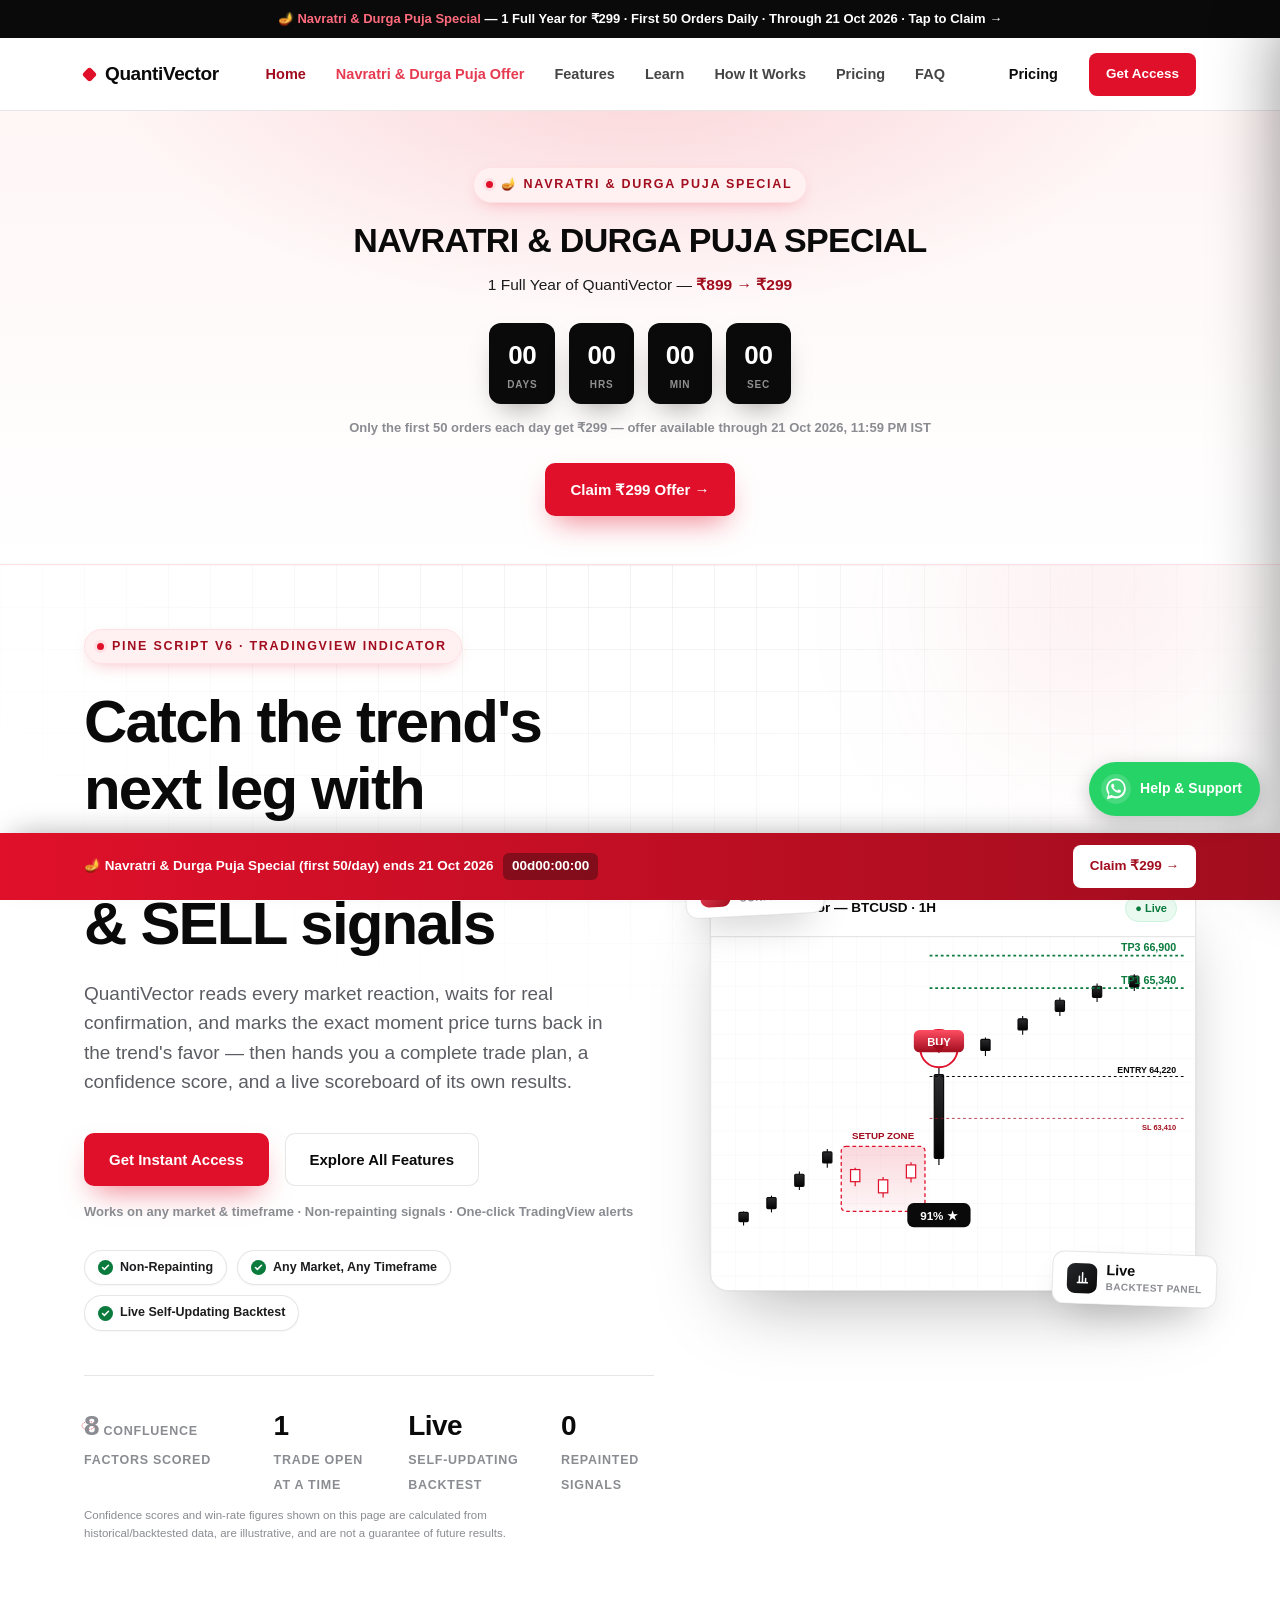
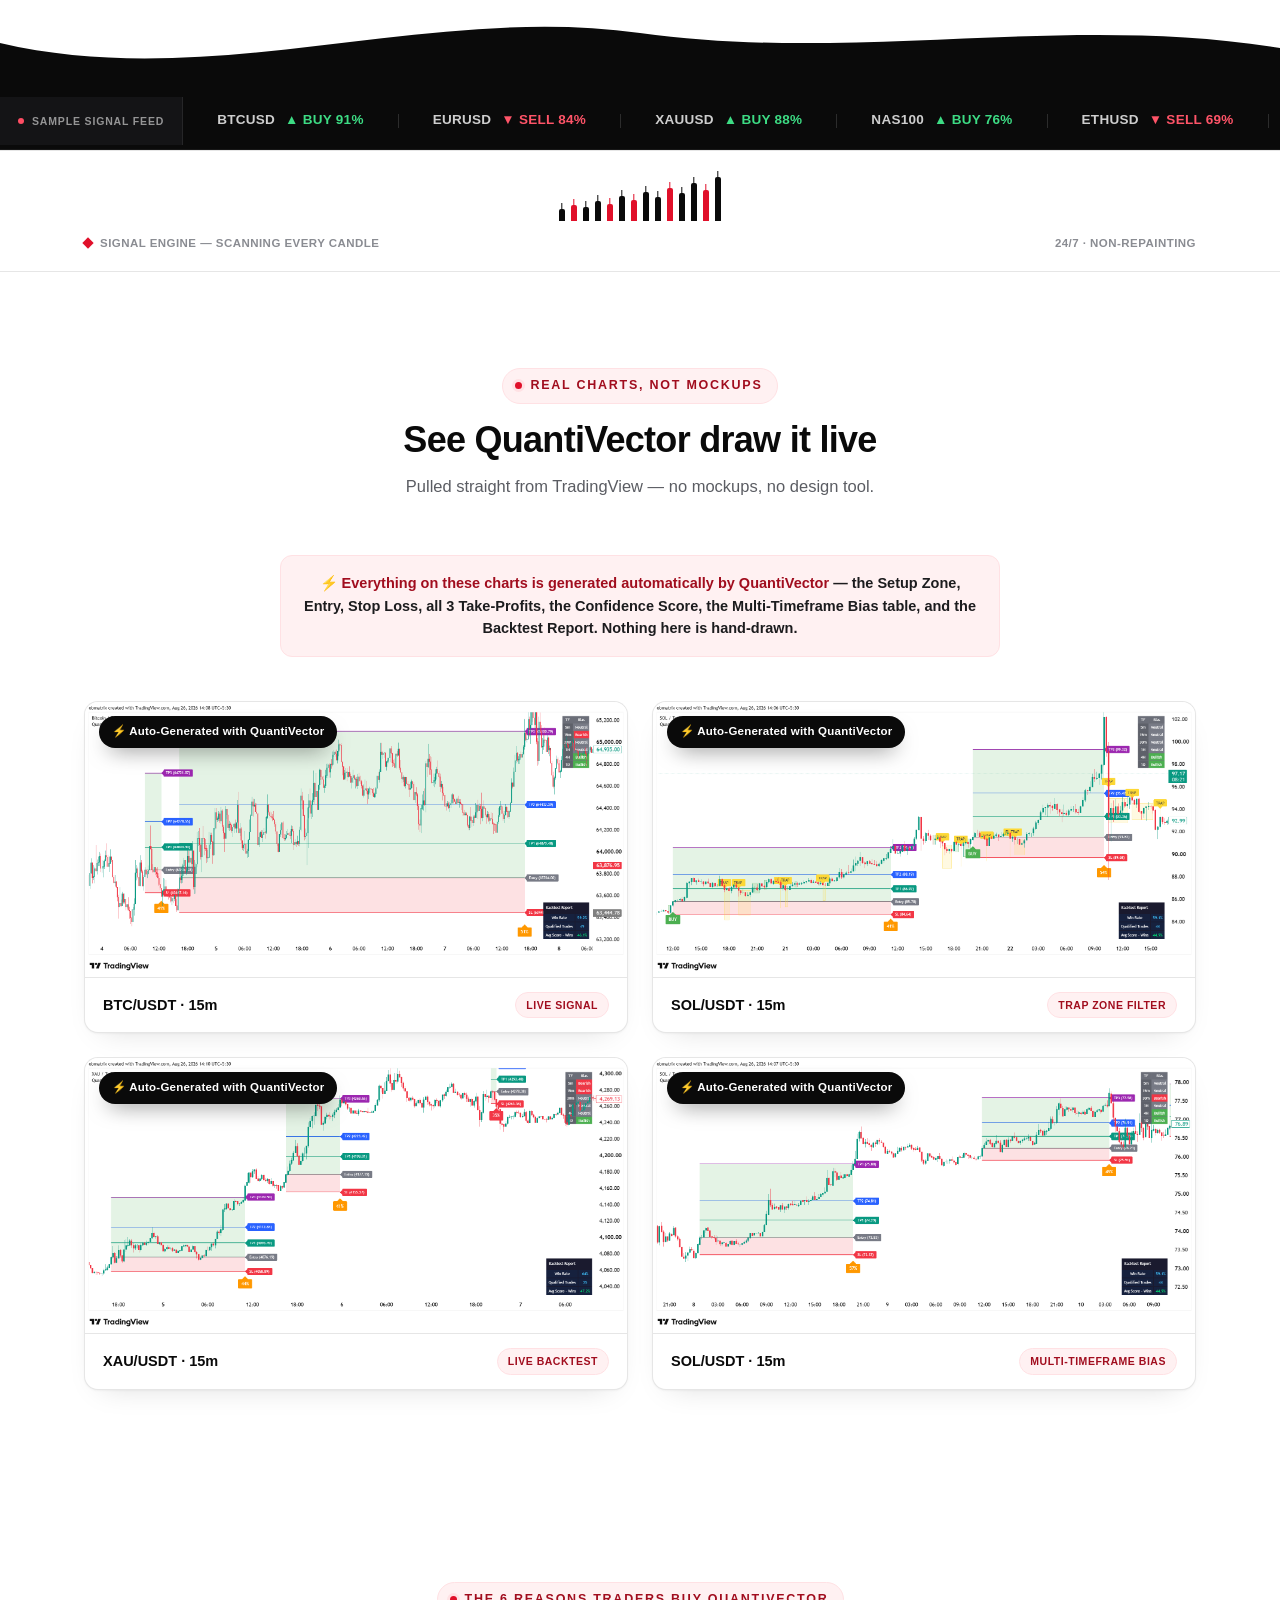
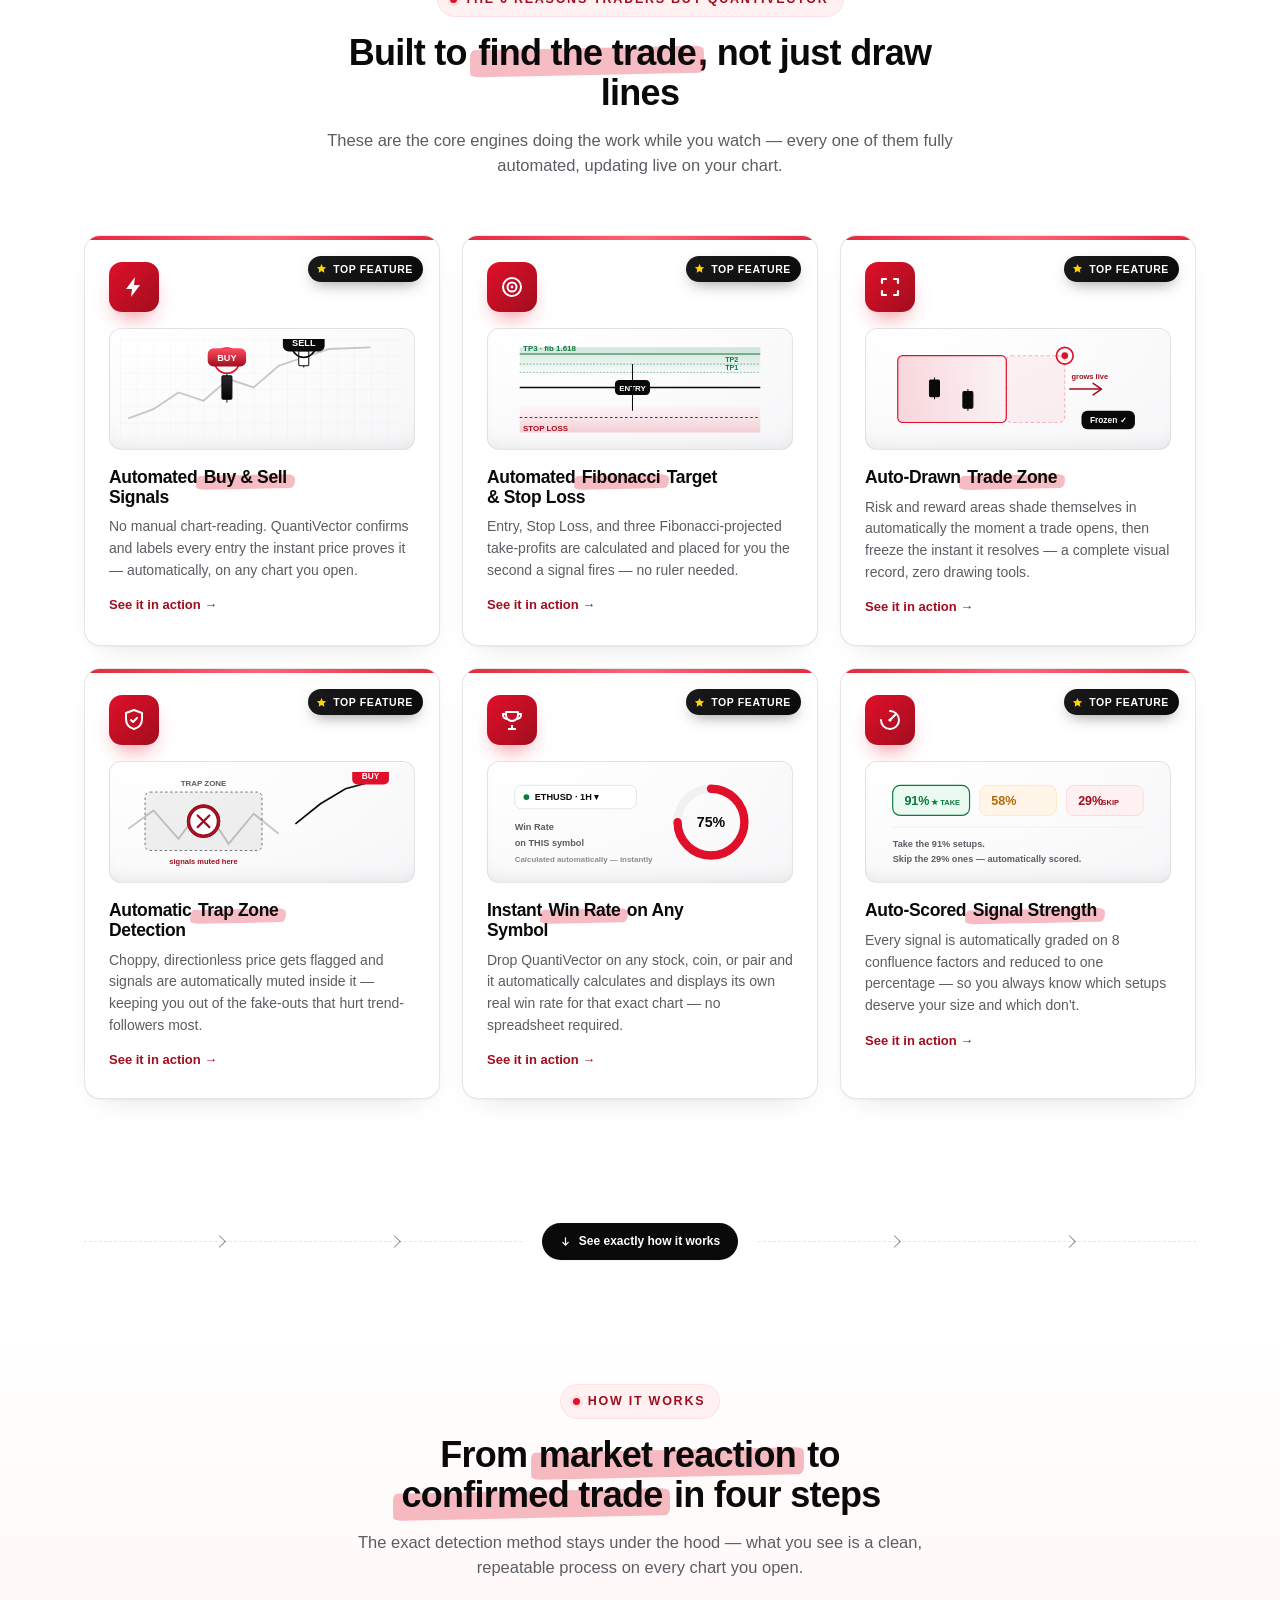
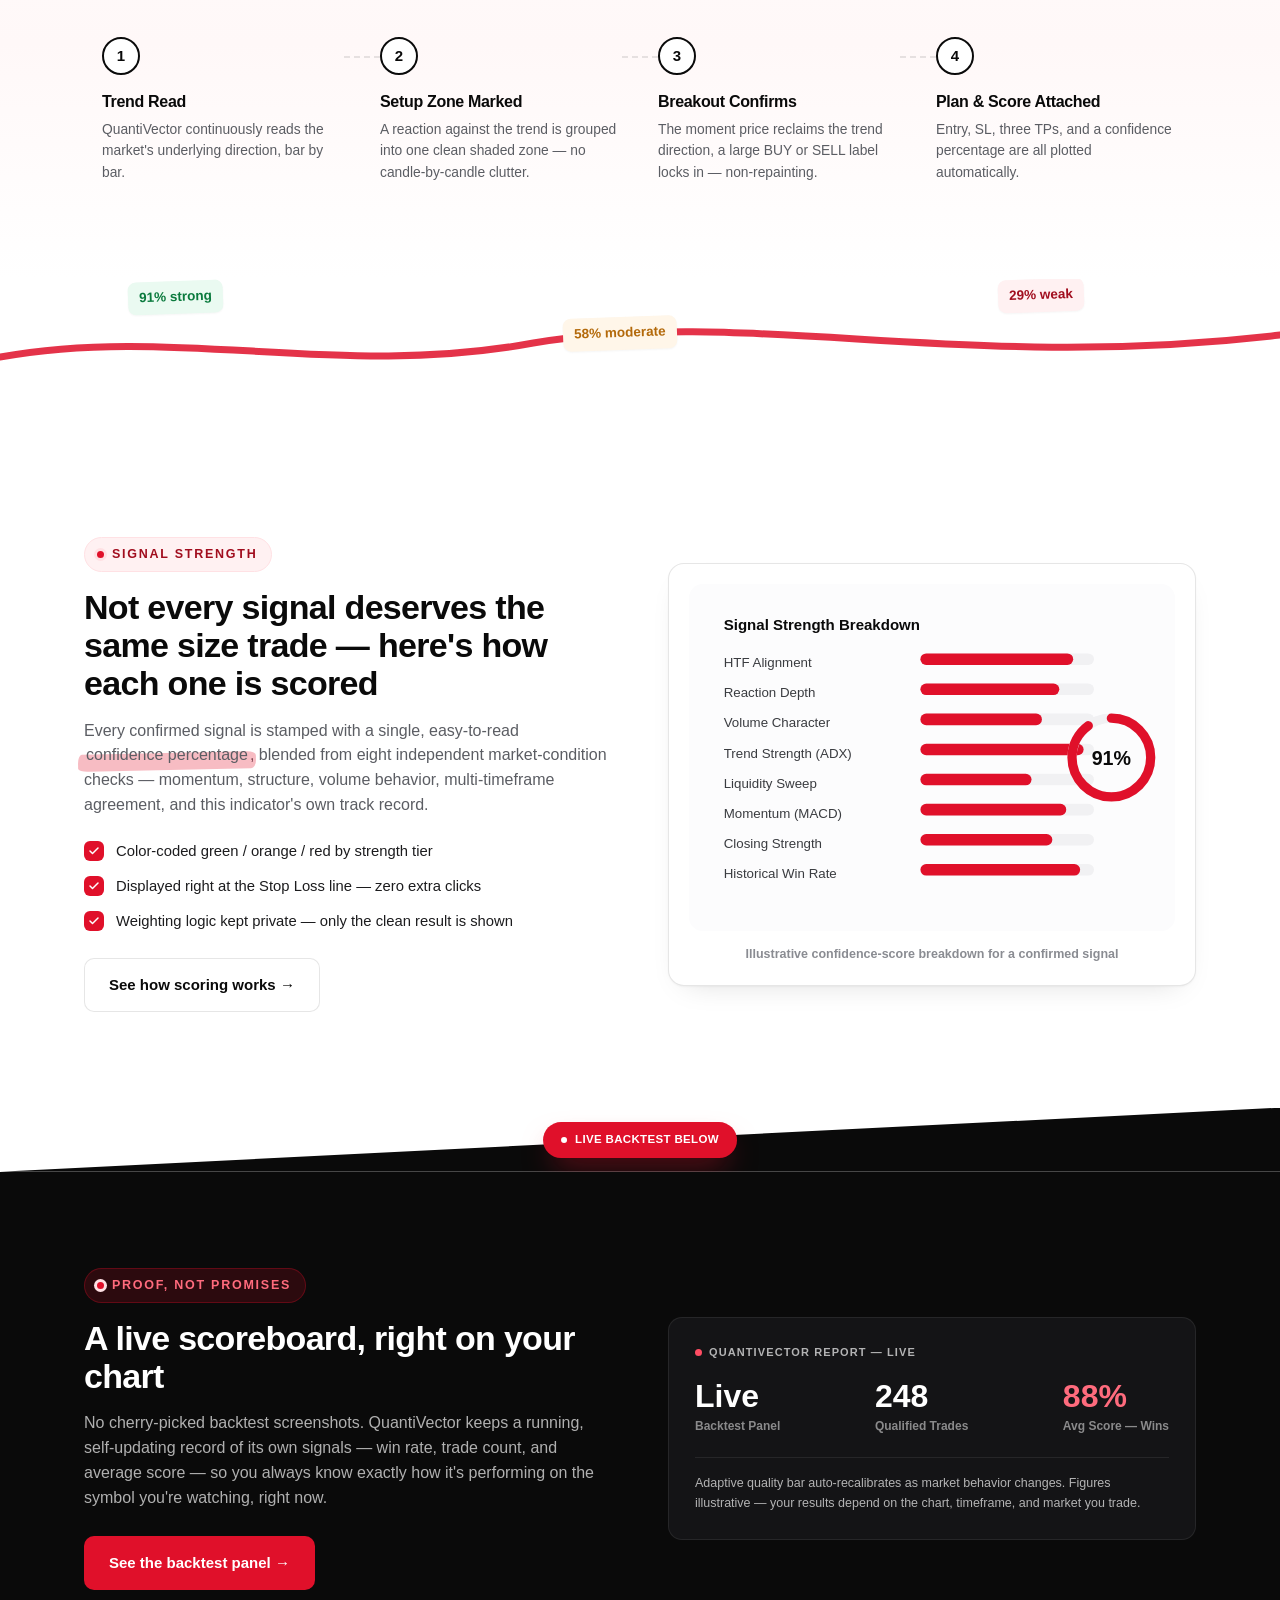
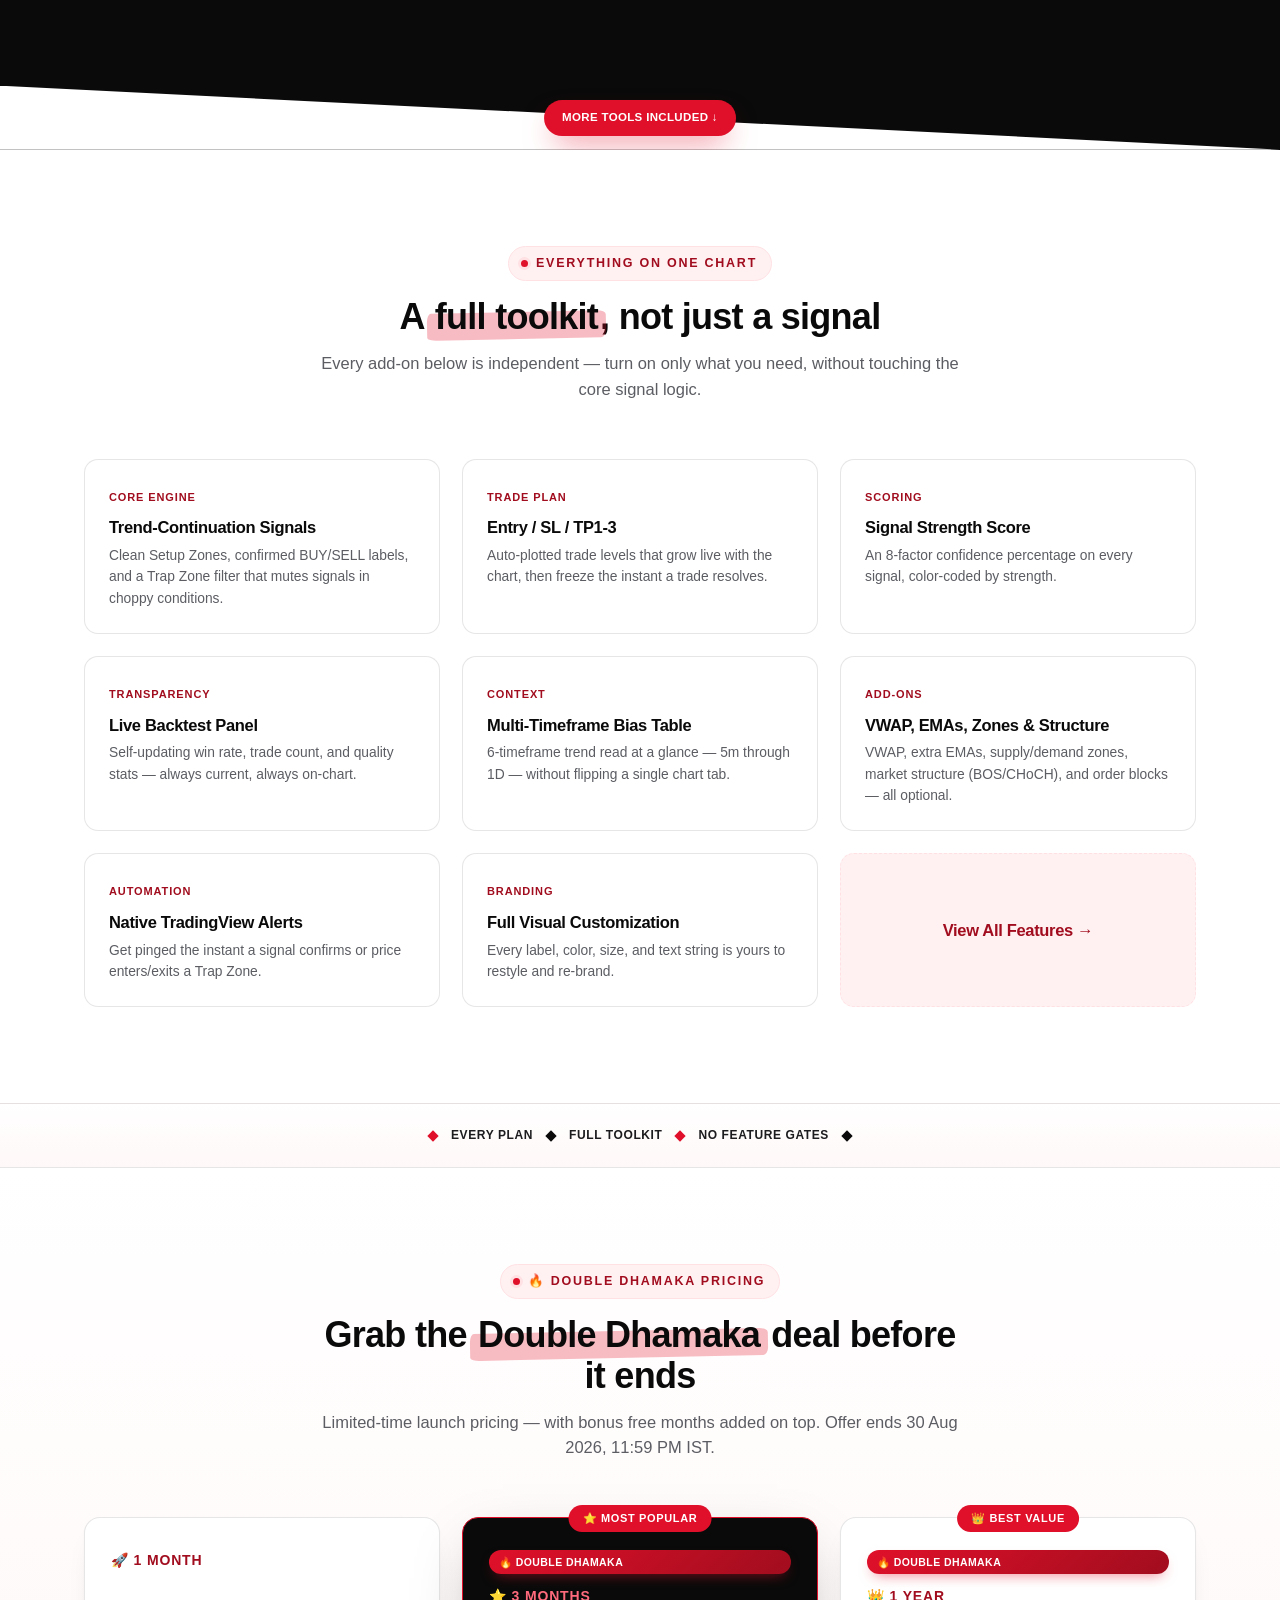
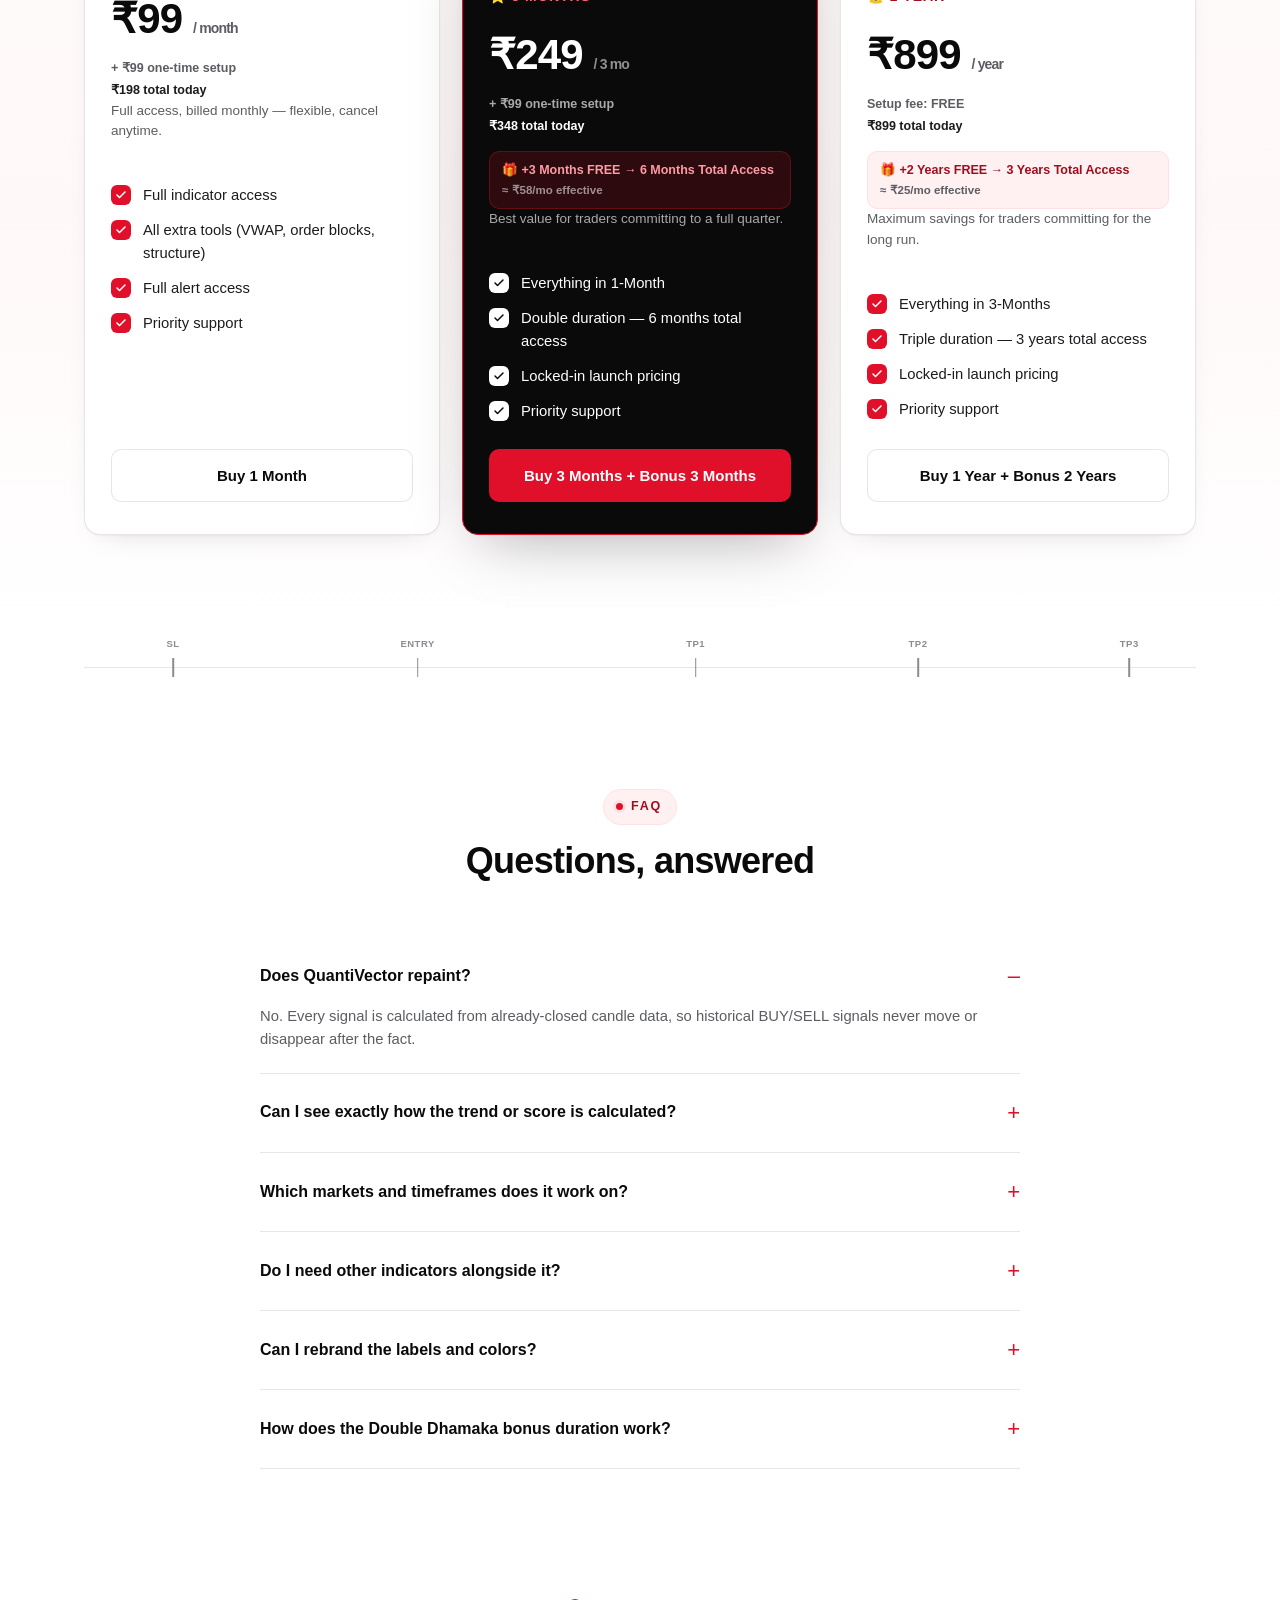
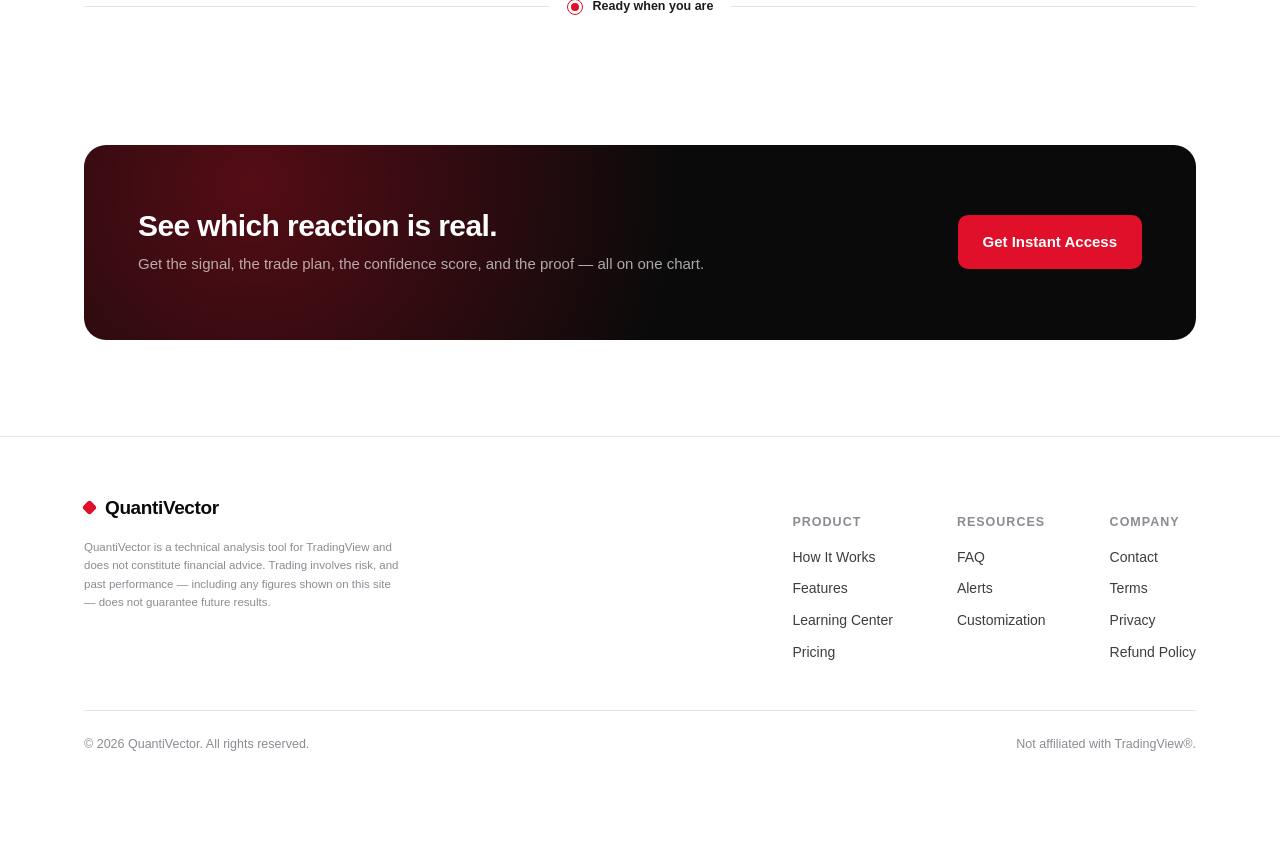
==== commit b75d5ee7: "Fix Meta ad policy issues: remove named-stock call, soften outcome claims, add Privacy/Terms/Refund " ====
--- a/index.html
+++ b/index.html
@@ -132,6 +132,7 @@
         <div class="hero-stat"><b>Live</b><span>Self-Updating Backtest</span></div>
         <div class="hero-stat"><b>0</b><span>Repainted Signals</span></div>
       </div>
+      <p style="font-size:11.5px;color:var(--muted-2);margin-top:10px;max-width:460px;">Confidence scores and win-rate figures shown on this page are calculated from historical/backtested data, are illustrative, and are not a guarantee of future results.</p>
     </div>
 
     <div class="hero-visual">
@@ -239,7 +240,7 @@
     <span class="ticker-item">BTCUSD <span class="tk-up">▲ BUY 91%</span></span><span class="ticker-sep"></span>
     <span class="ticker-item">EURUSD <span class="tk-dn">▼ SELL 84%</span></span><span class="ticker-sep"></span>
     <span class="ticker-item">XAUUSD <span class="tk-up">▲ BUY 88%</span></span><span class="ticker-sep"></span>
-    <span class="ticker-item">AAPL <span class="tk-up">▲ BUY 76%</span></span><span class="ticker-sep"></span>
+    <span class="ticker-item">NAS100 <span class="tk-up">▲ BUY 76%</span></span><span class="ticker-sep"></span>
     <span class="ticker-item">ETHUSD <span class="tk-dn">▼ SELL 69%</span></span><span class="ticker-sep"></span>
     <span class="ticker-item">US30 <span class="tk-up">▲ BUY 93%</span></span><span class="ticker-sep"></span>
     <span class="ticker-item">GBPUSD <span class="tk-dn">▼ SELL 71%</span></span><span class="ticker-sep"></span>
@@ -248,7 +249,7 @@
     <span class="ticker-item">BTCUSD <span class="tk-up">▲ BUY 91%</span></span><span class="ticker-sep"></span>
     <span class="ticker-item">EURUSD <span class="tk-dn">▼ SELL 84%</span></span><span class="ticker-sep"></span>
     <span class="ticker-item">XAUUSD <span class="tk-up">▲ BUY 88%</span></span><span class="ticker-sep"></span>
-    <span class="ticker-item">AAPL <span class="tk-up">▲ BUY 76%</span></span><span class="ticker-sep"></span>
+    <span class="ticker-item">NAS100 <span class="tk-up">▲ BUY 76%</span></span><span class="ticker-sep"></span>
     <span class="ticker-item">ETHUSD <span class="tk-dn">▼ SELL 69%</span></span><span class="ticker-sep"></span>
     <span class="ticker-item">US30 <span class="tk-up">▲ BUY 93%</span></span><span class="ticker-sep"></span>
     <span class="ticker-item">GBPUSD <span class="tk-dn">▼ SELL 71%</span></span><span class="ticker-sep"></span>
@@ -371,7 +372,7 @@
           </svg>
         </div>
         <h3>Automated <span class="mark">Fibonacci</span> Target &amp; Stop Loss</h3>
-        <p>Entry, Stop Loss, and three Fibonacci-projected take-profits are calculated and placed for you the second a signal fires. No ruler, no guesswork.</p>
+        <p>Entry, Stop Loss, and three Fibonacci-projected take-profits are calculated and placed for you the second a signal fires — no ruler needed.</p>
         <a href="features.html#entry-system" class="kf-link">See it in action →</a>
       </div>
 
@@ -534,7 +535,7 @@
   <div class="wrap split-grid">
     <div class="split-copy">
       <span class="eyebrow">Signal Strength</span>
-      <h2 class="split-head">Not every signal deserves the same size trade — now you don't have to guess</h2>
+      <h2 class="split-head">Not every signal deserves the same size trade — here's how each one is scored</h2>
       <p>Every confirmed signal is stamped with a single, easy-to-read <span class="mark">confidence percentage</span>, blended from eight independent market-condition checks — momentum, structure, volume behavior, multi-timeframe agreement, and this indicator's own track record.</p>
       <div class="f-list">
         <li><span class="chk"><svg width="12" height="12" viewBox="0 0 24 24" fill="none"><path d="M4 12l5 5 11-11" stroke="#fff" stroke-width="3" stroke-linecap="round" stroke-linejoin="round"/></svg></span> Color-coded green / orange / red by strength tier</li>
@@ -780,7 +781,7 @@
   <div class="wrap">
     <div class="cta-band">
       <div>
-        <h3>Stop guessing which reaction is real.</h3>
+        <h3>See which reaction is real.</h3>
         <p>Get the signal, the trade plan, the confidence score, and the proof — all on one chart.</p>
       </div>
       <a href="#pricing" class="btn btn-red">Get Instant Access</a>
@@ -812,9 +813,10 @@
         </div>
         <div class="foot-col">
           <h5>Company</h5>
-          <a href="#">Contact</a>
-          <a href="#">Terms</a>
-          <a href="#">Privacy</a>
+          <a href="mailto:hello@nestail.in">Contact</a>
+          <a href="terms.html">Terms</a>
+          <a href="privacy.html">Privacy</a>
+          <a href="refund.html">Refund Policy</a>
         </div>
       </div>
     </div>
@@ -872,7 +874,7 @@
 </script>
 
 <!-- ===== WhatsApp Help & Support Widget ===== -->
-<a href="https://wa.me/916290829277?text=I%20have%20a%20Query%20for%20Quanty%20Vector%20Indicator" target="_blank" rel="noopener noreferrer" class="wa-support-btn" aria-label="Help &amp; Support on WhatsApp">
+<a href="https://wa.me/916290829277?text=I%20have%20a%20Query%20for%20QuantiVector%20Indicator" target="_blank" rel="noopener noreferrer" class="wa-support-btn" aria-label="Help &amp; Support on WhatsApp">
   <span class="wa-support-icon">
     <svg viewBox="0 0 32 32" width="26" height="26" fill="#fff" aria-hidden="true"><path d="M16.02 3C9.37 3 3.98 8.39 3.98 15.04c0 2.65.87 5.1 2.34 7.09L4.9 28.5l6.55-1.72a11.98 11.98 0 0 0 4.57.9h.01c6.65 0 12.04-5.39 12.04-12.04C28.06 8.39 22.67 3 16.02 3zm0 21.94h-.01a9.86 9.86 0 0 1-5.02-1.38l-.36-.21-3.75.98 1-3.65-.24-.37a9.86 9.86 0 0 1-1.5-5.27c0-5.46 4.44-9.9 9.9-9.9 2.64 0 5.13 1.03 6.99 2.9a9.82 9.82 0 0 1 2.9 6.99c0 5.46-4.44 9.9-9.9 9.9zm5.42-7.42c-.3-.15-1.75-.86-2.02-.96-.27-.1-.47-.15-.66.15-.2.3-.76.96-.93 1.16-.17.2-.34.22-.64.07-.3-.15-1.26-.46-2.4-1.48-.89-.79-1.48-1.77-1.66-2.07-.17-.3-.02-.46.13-.61.14-.14.3-.34.45-.51.15-.17.2-.3.3-.5.1-.2.05-.37-.02-.52-.07-.15-.66-1.59-.9-2.18-.24-.57-.48-.5-.66-.5h-.56c-.2 0-.52.07-.79.37-.27.3-1.03 1.01-1.03 2.46 0 1.45 1.06 2.85 1.2 3.05.15.2 2.09 3.19 5.06 4.47.71.31 1.26.49 1.69.63.71.23 1.36.2 1.87.12.57-.08 1.75-.71 2-1.4.25-.68.25-1.27.17-1.4-.07-.13-.27-.2-.57-.35z"/></svg>
   </span>
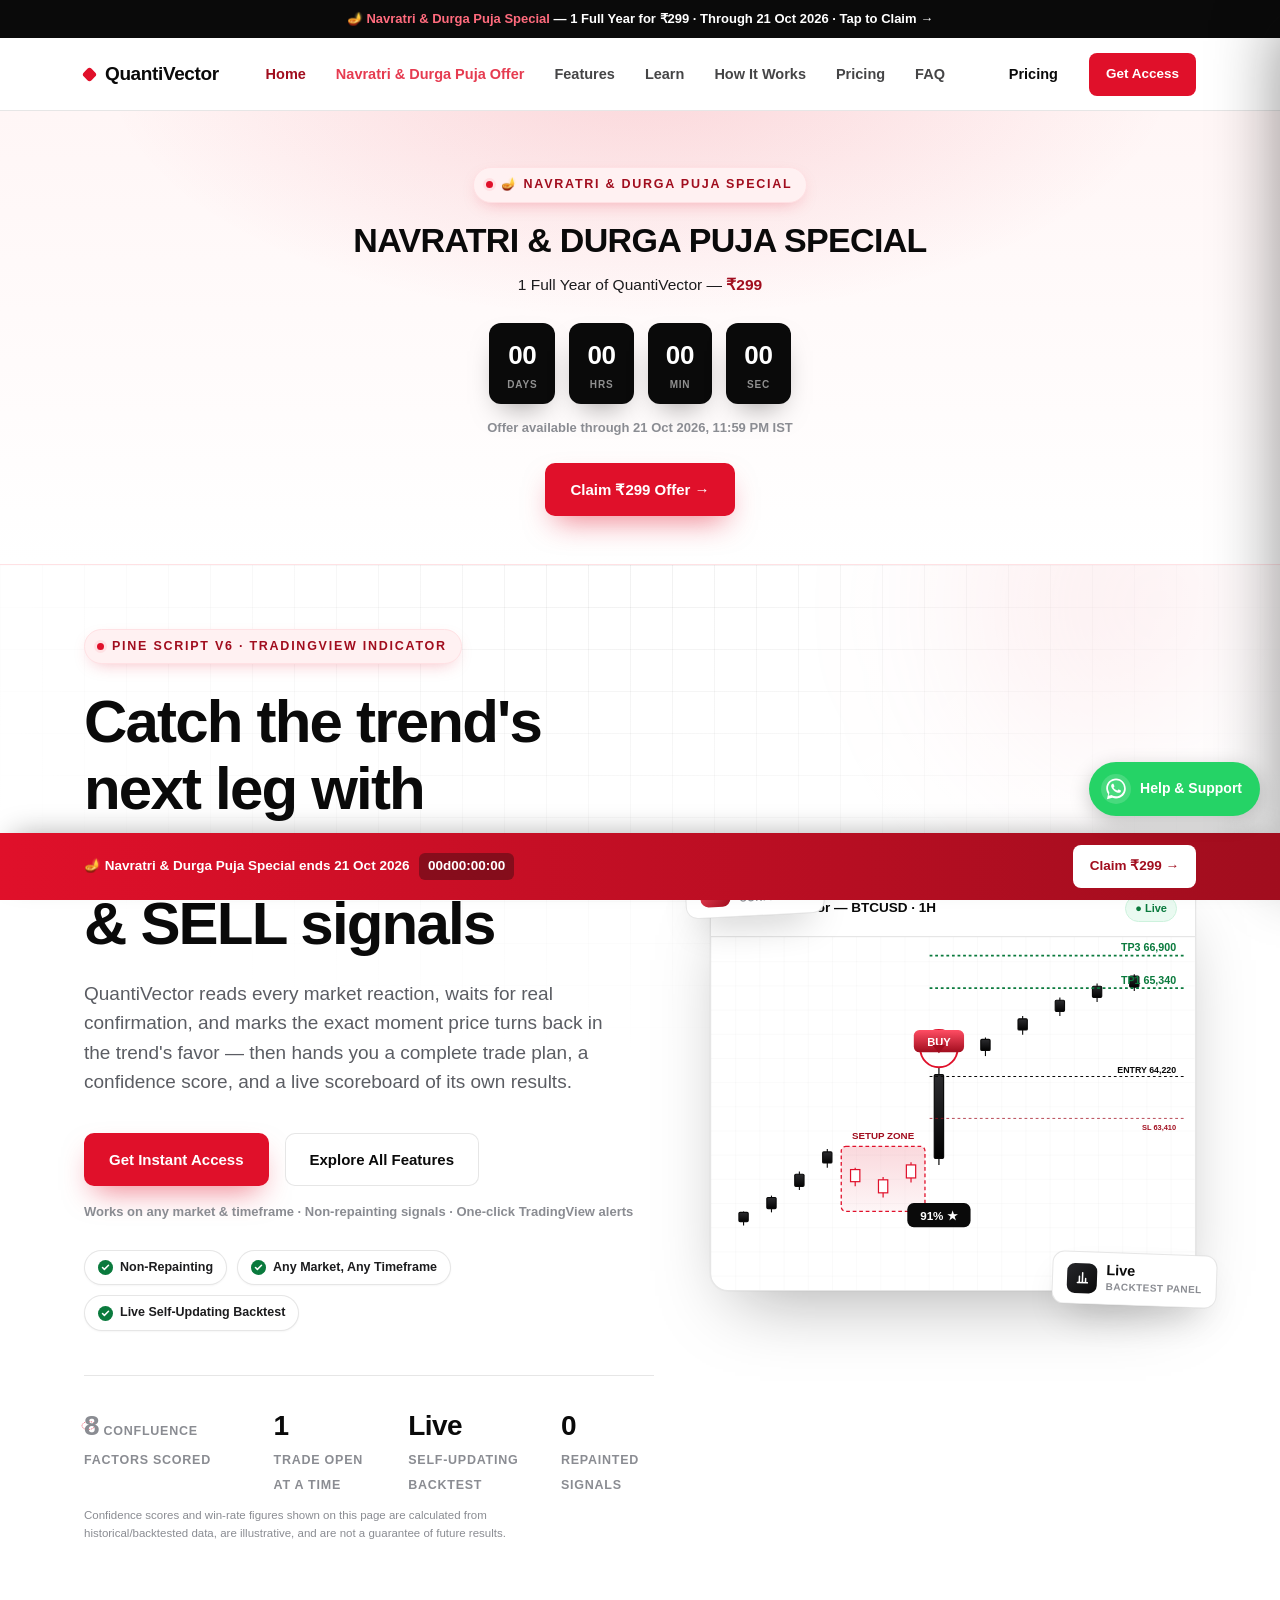
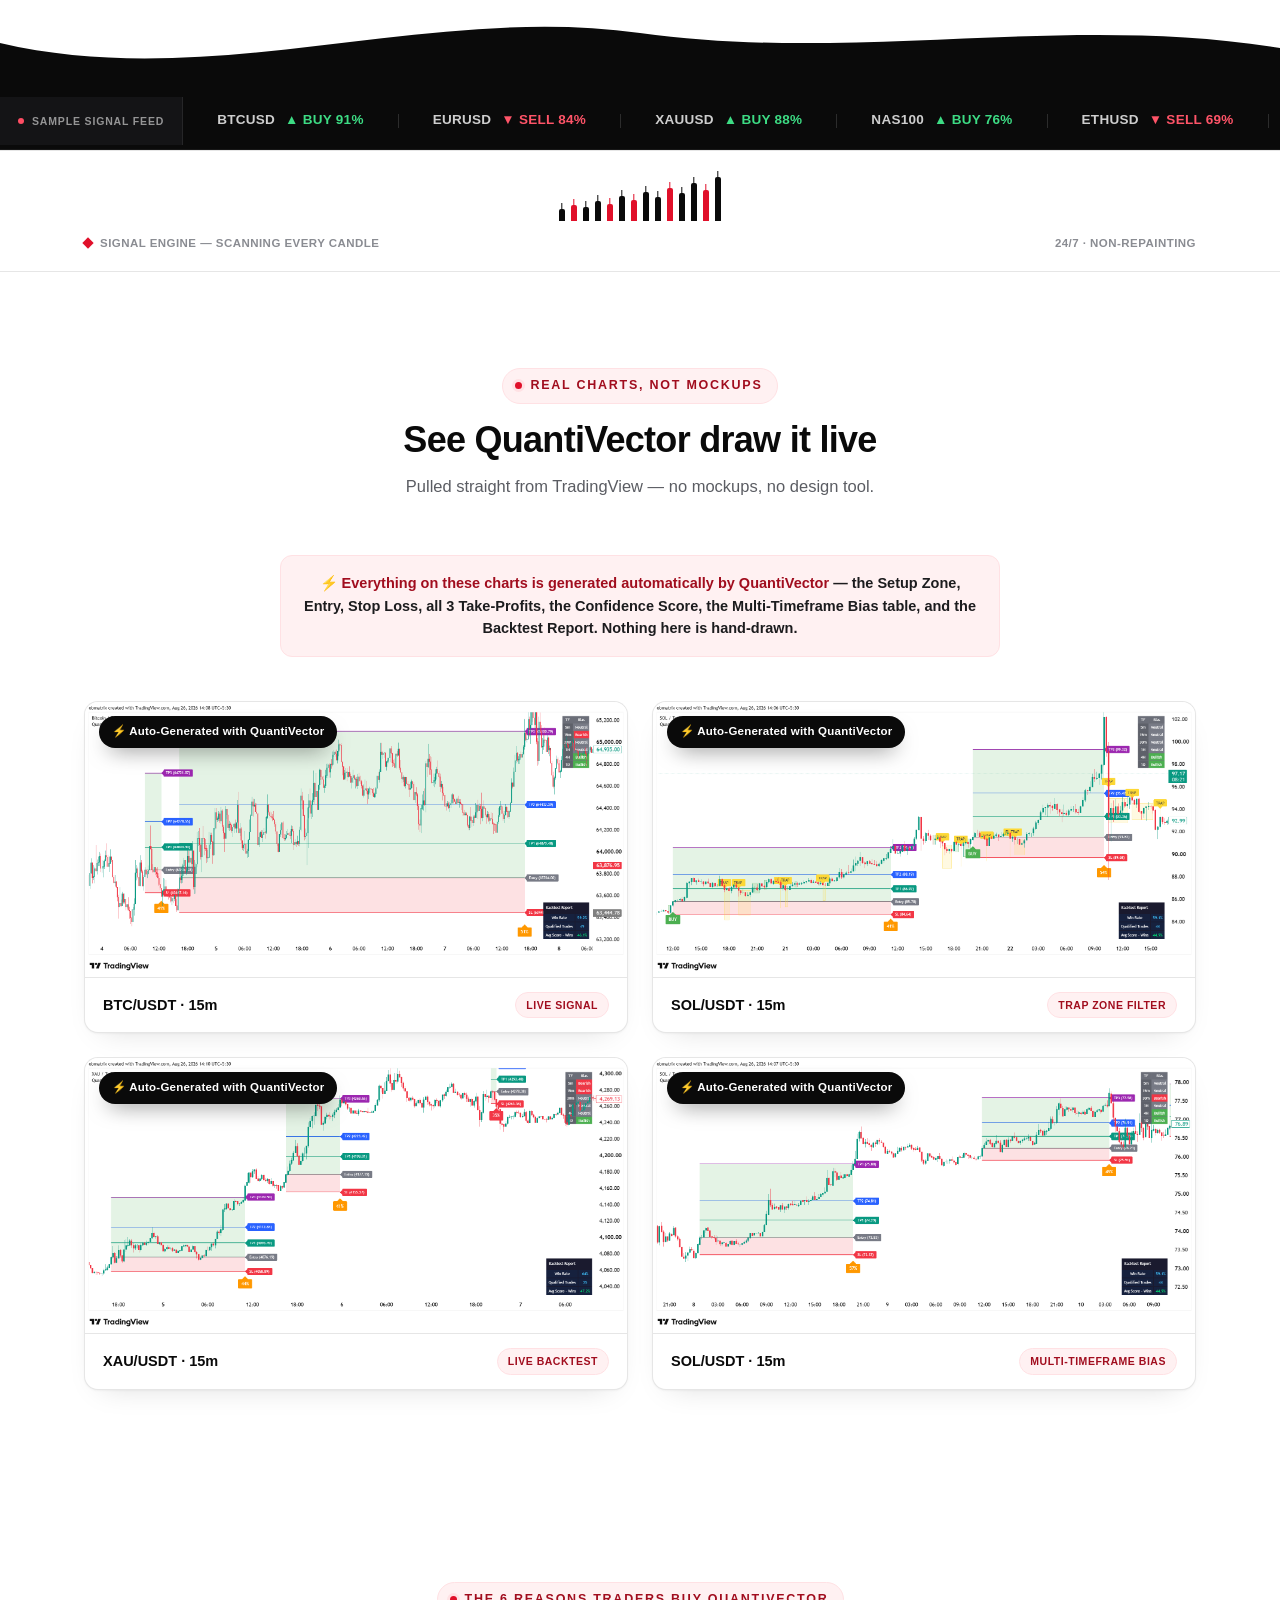
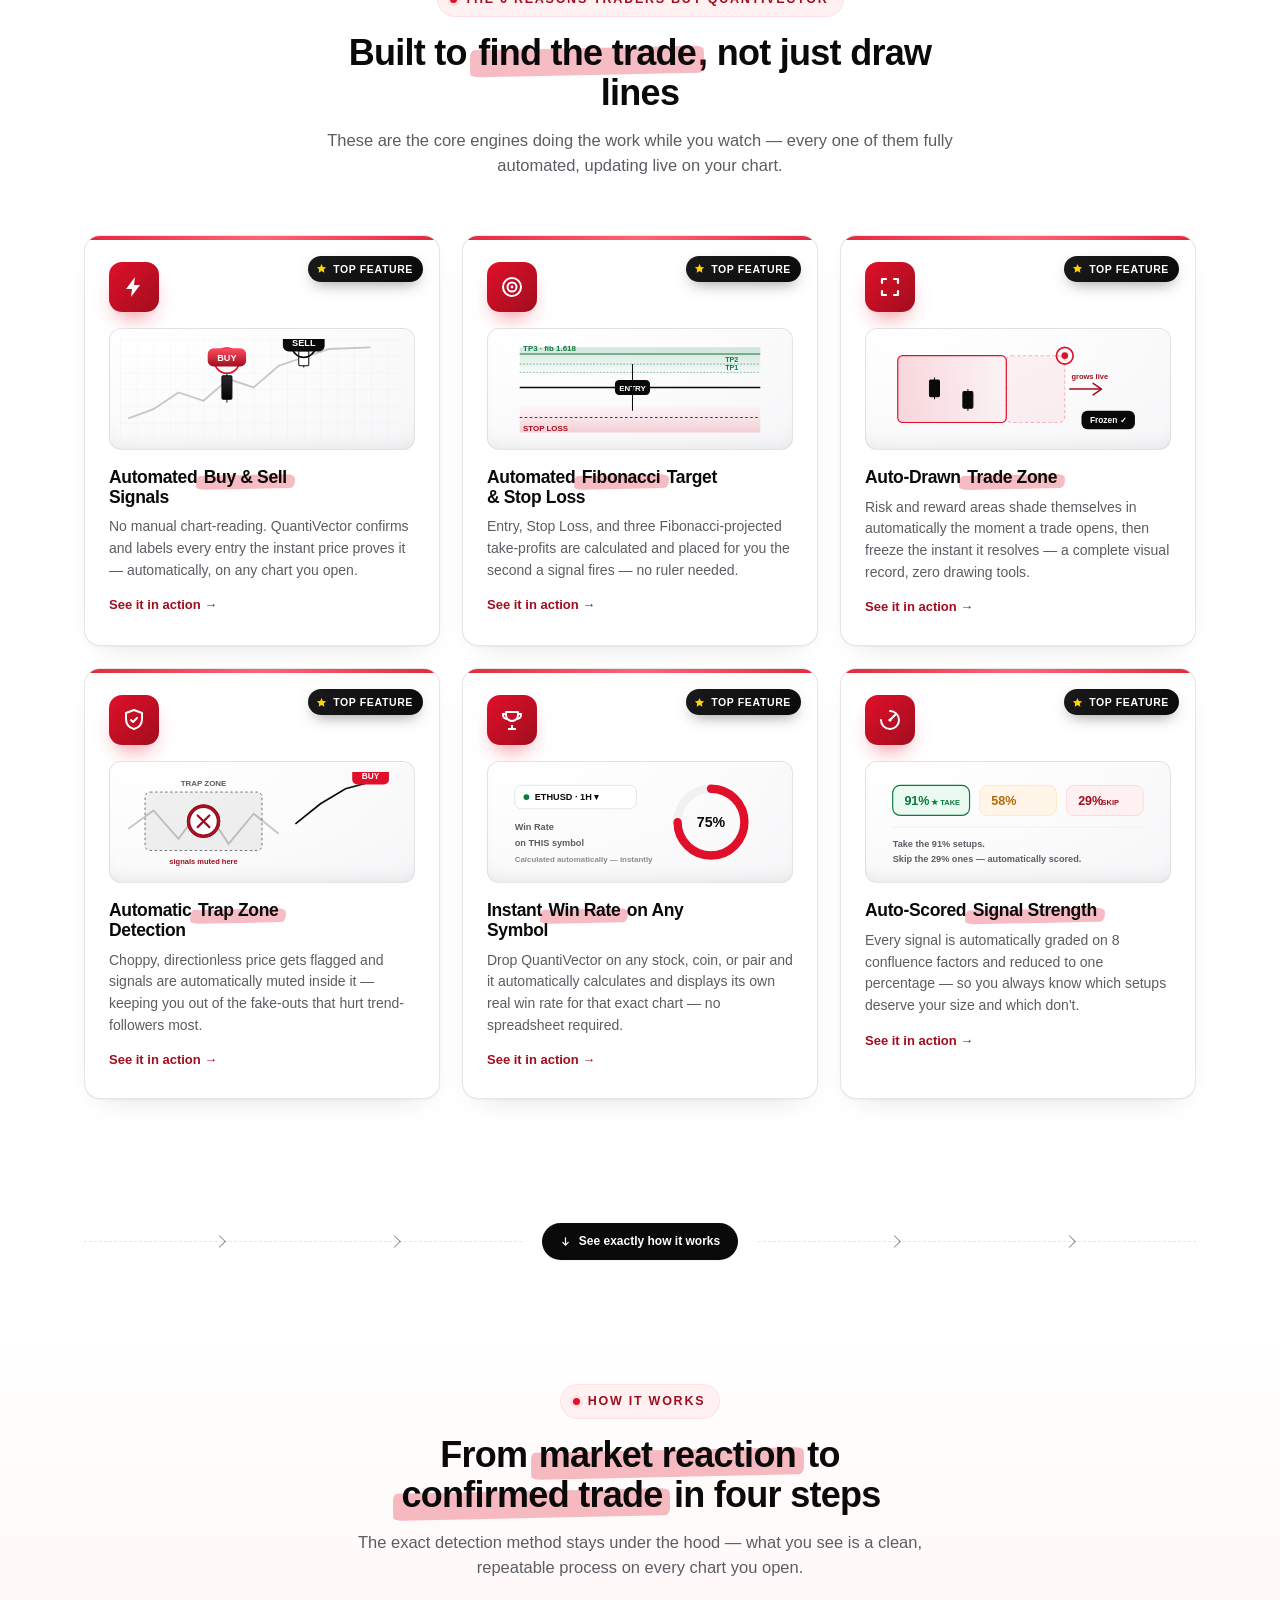
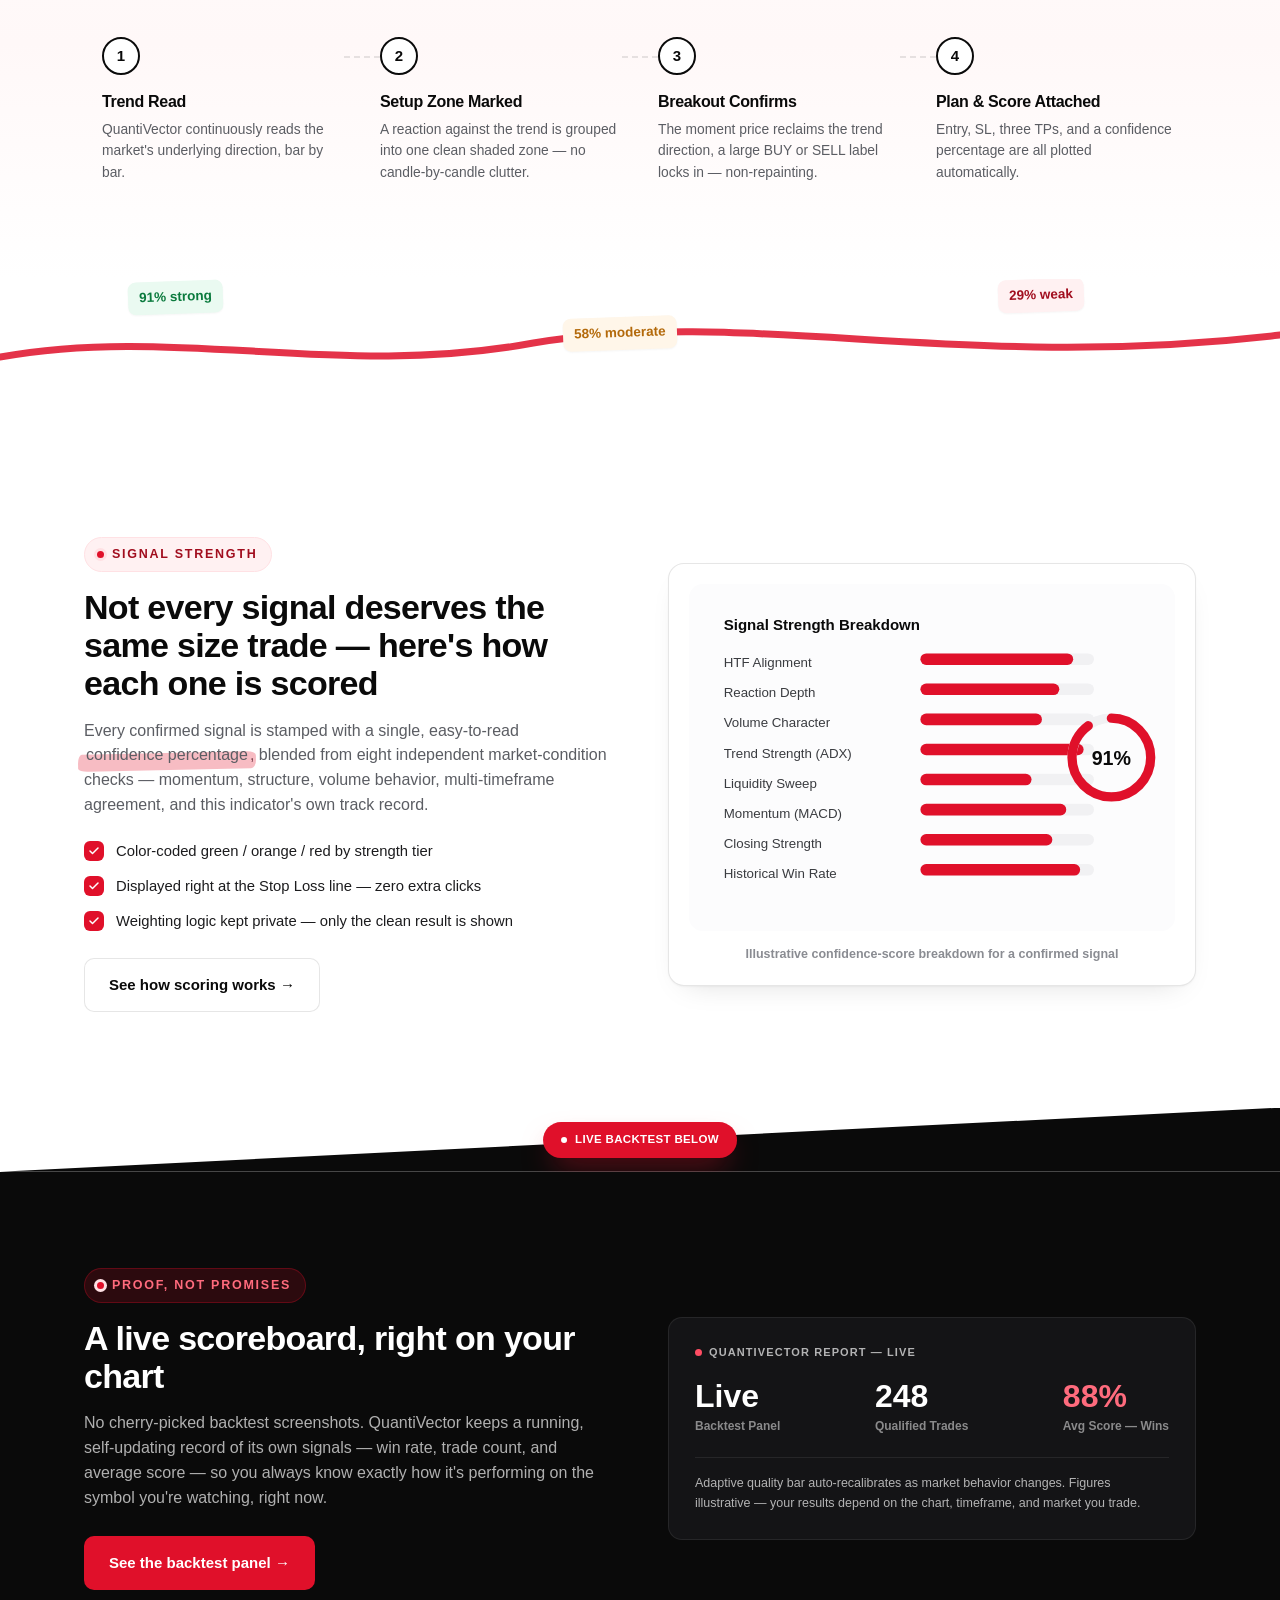
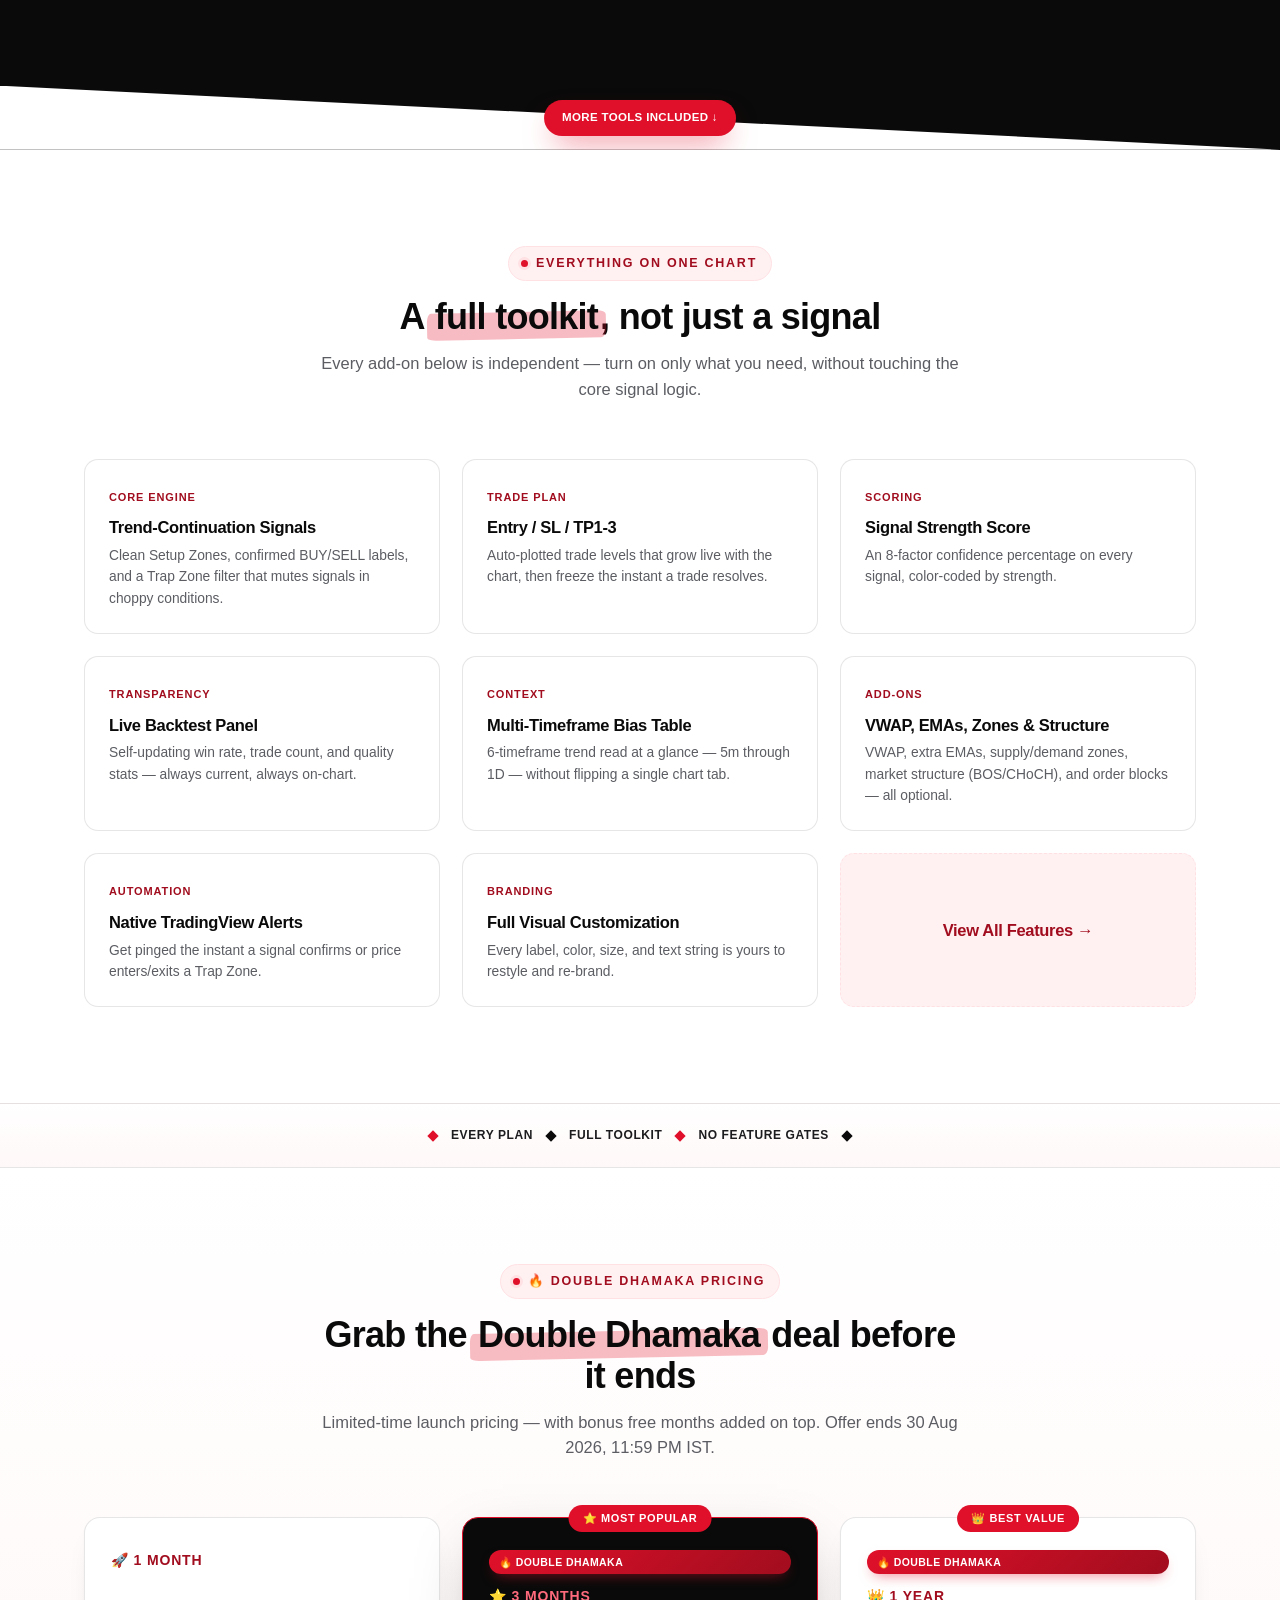
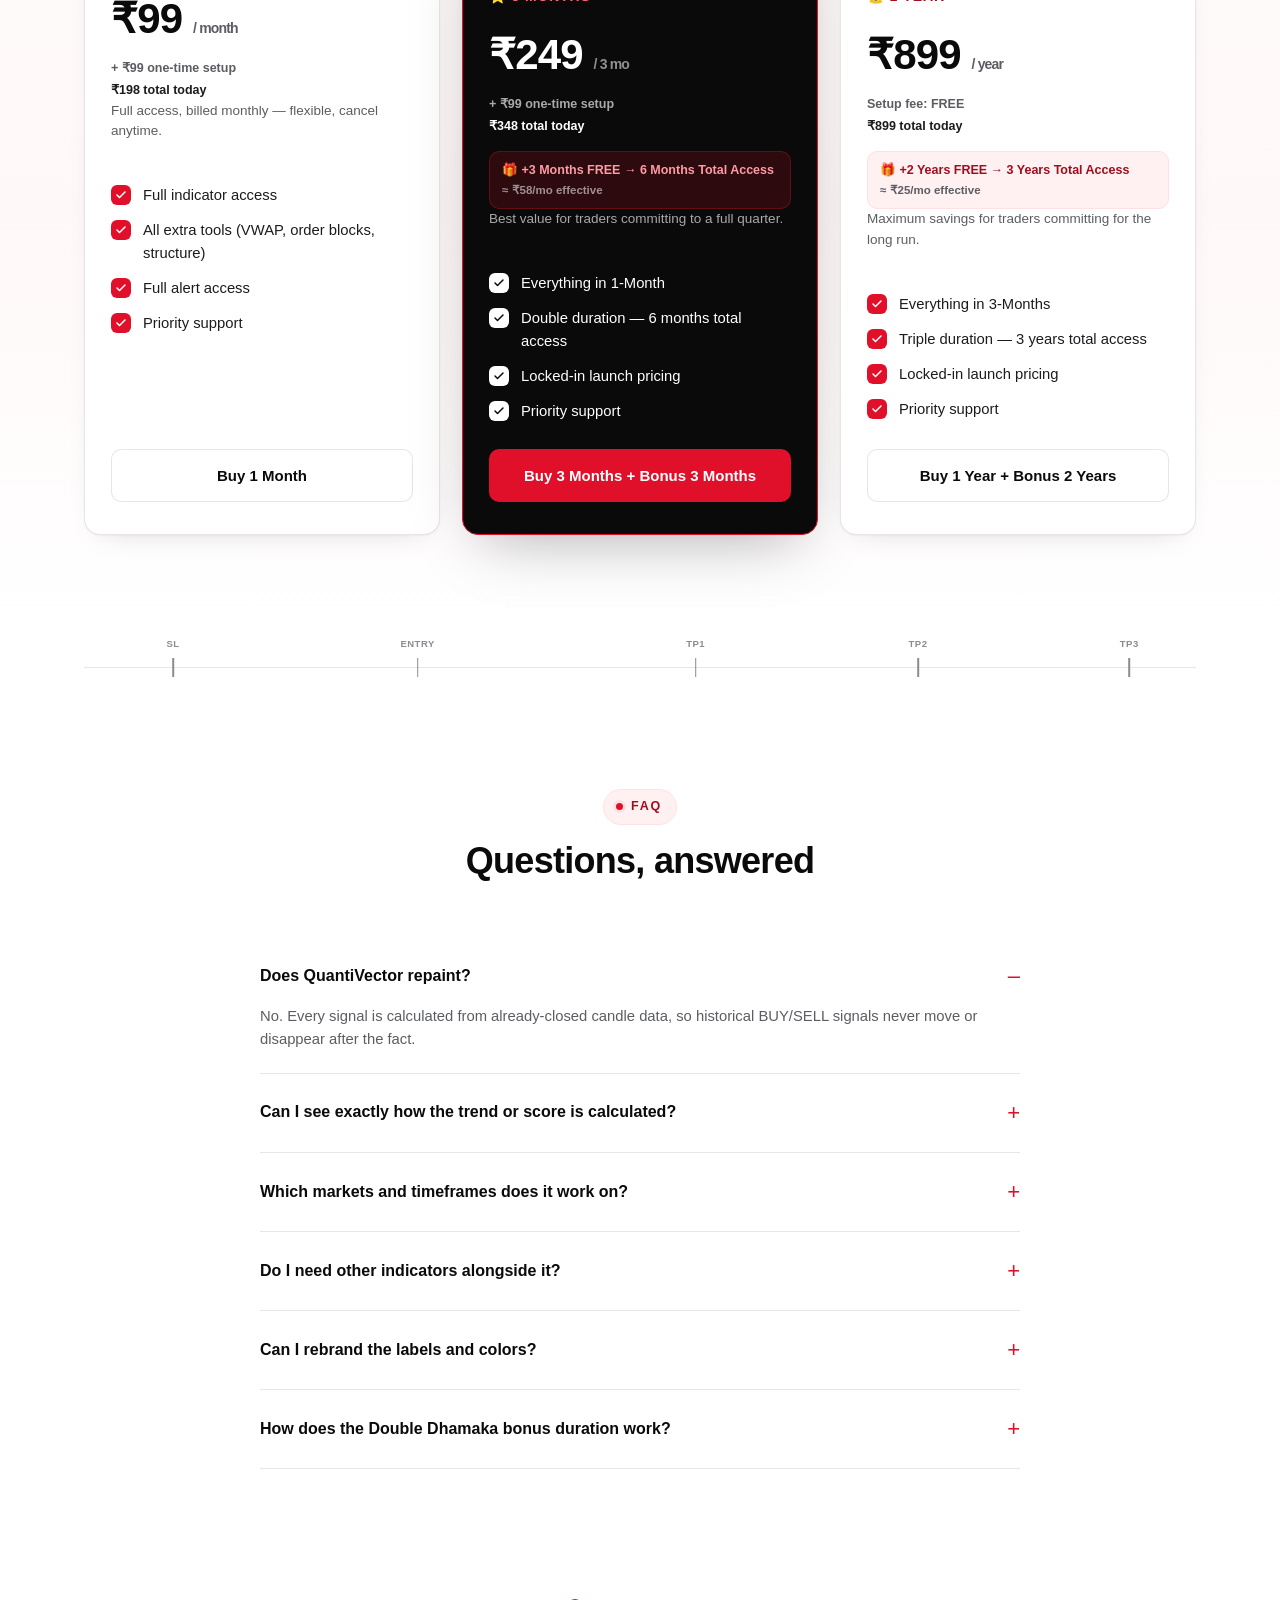
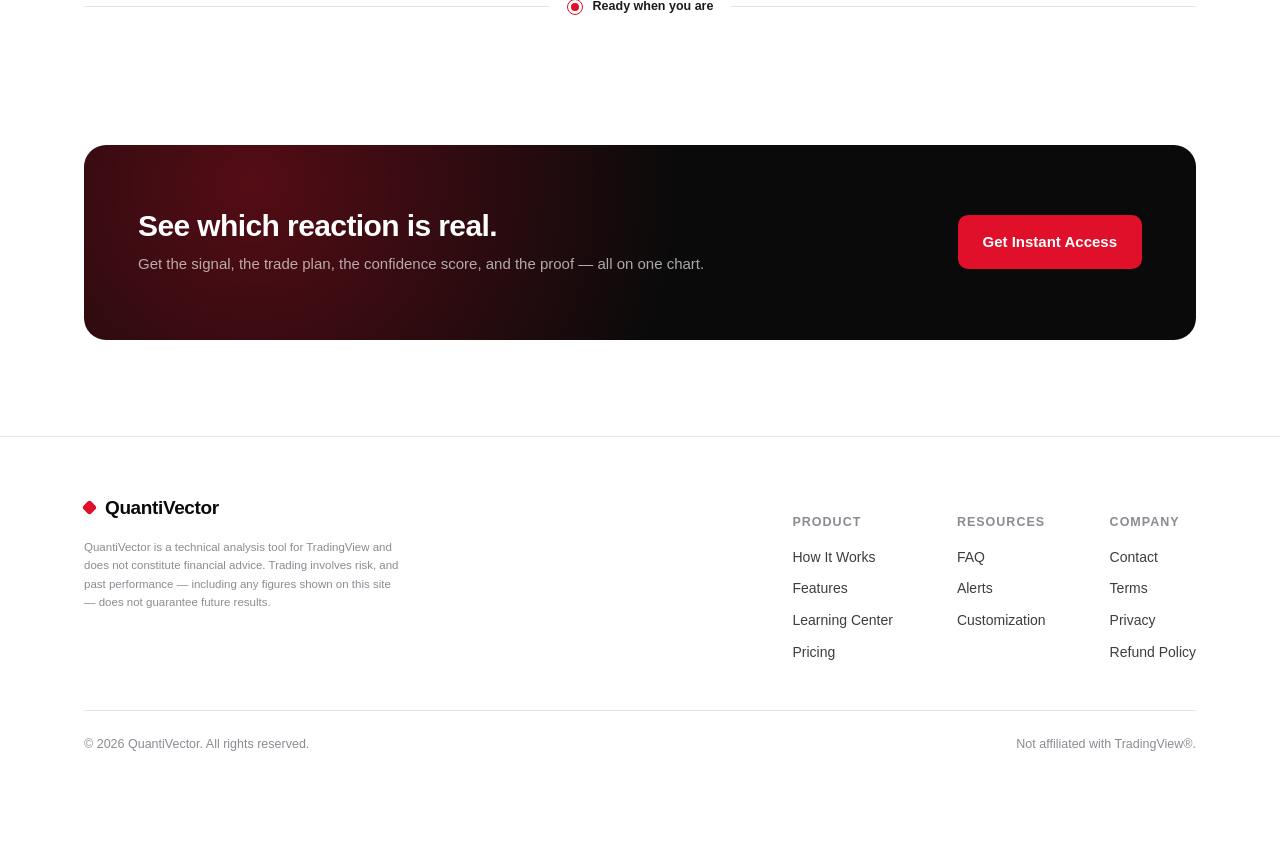
==== commit 576c4c92: "Remove daily-cap scarcity, exit popups, and absolute/perfect claims; drop 899-to-299 anchor pricing" ====
--- a/index.html
+++ b/index.html
@@ -29,15 +29,15 @@
 src="https://www.facebook.com/tr?id=1778656280052738&ev=PageView&noscript=1"
 /></noscript>
 <!-- End Meta Pixel Code -->
-<title>QuantiVector — High-Accuracy Buy/Sell Signal Indicator for TradingView</title>
-<meta name="description" content="QuantiVector is a Pine Script v6 TradingView indicator that pinpoints high-accuracy trend-continuation BUY/SELL signals, auto-plots your trade plan, and scores every signal with an AI-style confidence score — backed by a live, on-chart backtest.">
+<title>QuantiVector — Buy/Sell Signal Indicator for TradingView</title>
+<meta name="description" content="QuantiVector is a Pine Script v6 TradingView indicator that marks entry, stop loss and take-profit levels on your chart for trend-continuation BUY/SELL signals, and scores every signal with a confidence score, backed by a live, on-chart backtest.">
 <link rel="stylesheet" href="style.css">
 </head>
 <body>
 
 <!-- ============ NAVRATRI & DURGA PUJA PROMO BAR ============ -->
 <a href="durgapuja.html" style="display:block;background:#0a0a0a;color:#fff;text-align:center;font-size:13px;font-weight:700;padding:9px 16px;text-decoration:none;">
-🪔 <span style="color:#ff6b7d;">Navratri & Durga Puja Special</span> — 1 Full Year for ₹299 · First 50 Orders Daily · Through 21 Oct 2026 · Tap to Claim →
+🪔 <span style="color:#ff6b7d;">Navratri & Durga Puja Special</span> — 1 Full Year for ₹299 · Through 21 Oct 2026 · Tap to Claim →
 </a>
 
 <!-- ============ NAV ============ -->
@@ -86,14 +86,14 @@
   <div class="wrap dd-banner-inner">
     <span class="eyebrow dd-eyebrow">🪔 Navratri & Durga Puja Special</span>
     <h2 class="dd-title">NAVRATRI & DURGA PUJA SPECIAL</h2>
-    <p class="dd-sub">1 Full Year of QuantiVector — <b>₹899 → ₹299</b></p>
+    <p class="dd-sub">1 Full Year of QuantiVector — <b>₹299</b></p>
     <div class="dd-timer">
       <div class="dd-tbox"><span class="dd-tval dd-days">00</span><span class="dd-tlabel">DAYS</span></div>
             <div class="dd-tbox"><span class="dd-tval dd-hrs">00</span><span class="dd-tlabel">HRS</span></div>
       <div class="dd-tbox"><span class="dd-tval dd-min">00</span><span class="dd-tlabel">MIN</span></div>
       <div class="dd-tbox"><span class="dd-tval dd-sec">00</span><span class="dd-tlabel">SEC</span></div>
     </div>
-    <p class="dd-valid">Only the first 50 orders each day get ₹299 — offer available through 21 Oct 2026, 11:59 PM IST</p>
+    <p class="dd-valid">Offer available through 21 Oct 2026, 11:59 PM IST</p>
     <a href="durgapuja.html" class="btn btn-red dd-cta">Claim ₹299 Offer →</a>
   </div>
 </section>
@@ -106,7 +106,7 @@
     <div class="hero-copy">
       <span class="eyebrow">Pine Script v6 &middot; TradingView Indicator</span>
       <h1>Catch the trend's next leg with
-        <span class="underline-scribble">high-accuracy
+        <span class="underline-scribble">clearly marked
           <svg viewBox="0 0 300 20" preserveAspectRatio="none"><path d="M2 14 C 40 4, 80 18, 120 9 C 160 2, 200 16, 240 8 C 265 4, 285 12, 298 7" fill="none" stroke="#e0102a" stroke-width="6" stroke-linecap="round"/></svg>
         </span>
         BUY &amp; SELL signals</h1>
@@ -830,7 +830,7 @@
 <!-- ============ FIXED BOTTOM NAVRATRI & DURGA PUJA BAR ============ -->
 <div class="dd-bottombar">
   <div class="dd-bottombar-inner">
-    <span class="dd-bottombar-text">🪔 <b>Navratri & Durga Puja Special</b> (first 50/day) ends 21 Oct 2026 &nbsp;<span class="dd-bottombar-timer"><span class="dd-days">00</span>d <span class="dd-hrs">00</span>:<span class="dd-min">00</span>:<span class="dd-sec">00</span></span></span>
+    <span class="dd-bottombar-text">🪔 <b>Navratri & Durga Puja Special</b> ends 21 Oct 2026 &nbsp;<span class="dd-bottombar-timer"><span class="dd-days">00</span>d <span class="dd-hrs">00</span>:<span class="dd-min">00</span>:<span class="dd-sec">00</span></span></span>
     <a href="durgapuja.html" class="btn btn-red btn-sm dd-bottombar-cta">Claim ₹299 →</a>
   </div>
 </div>
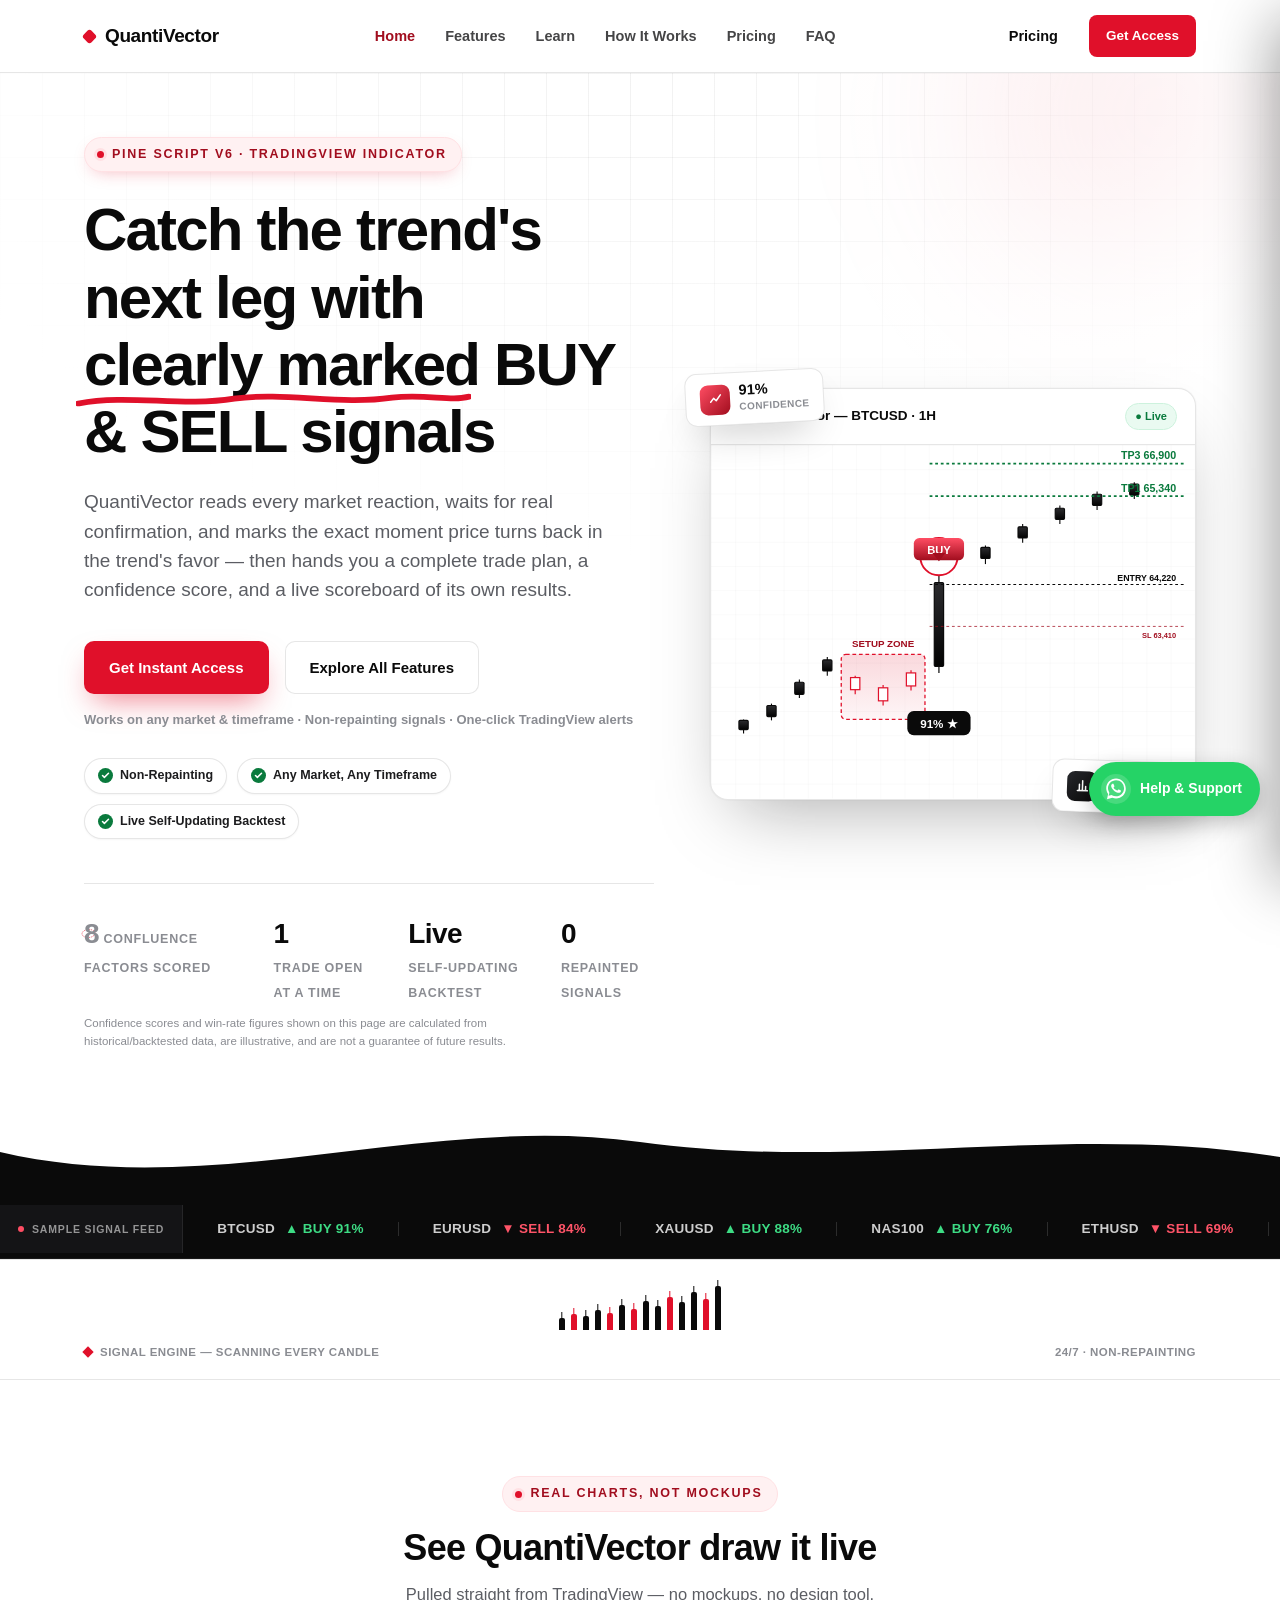
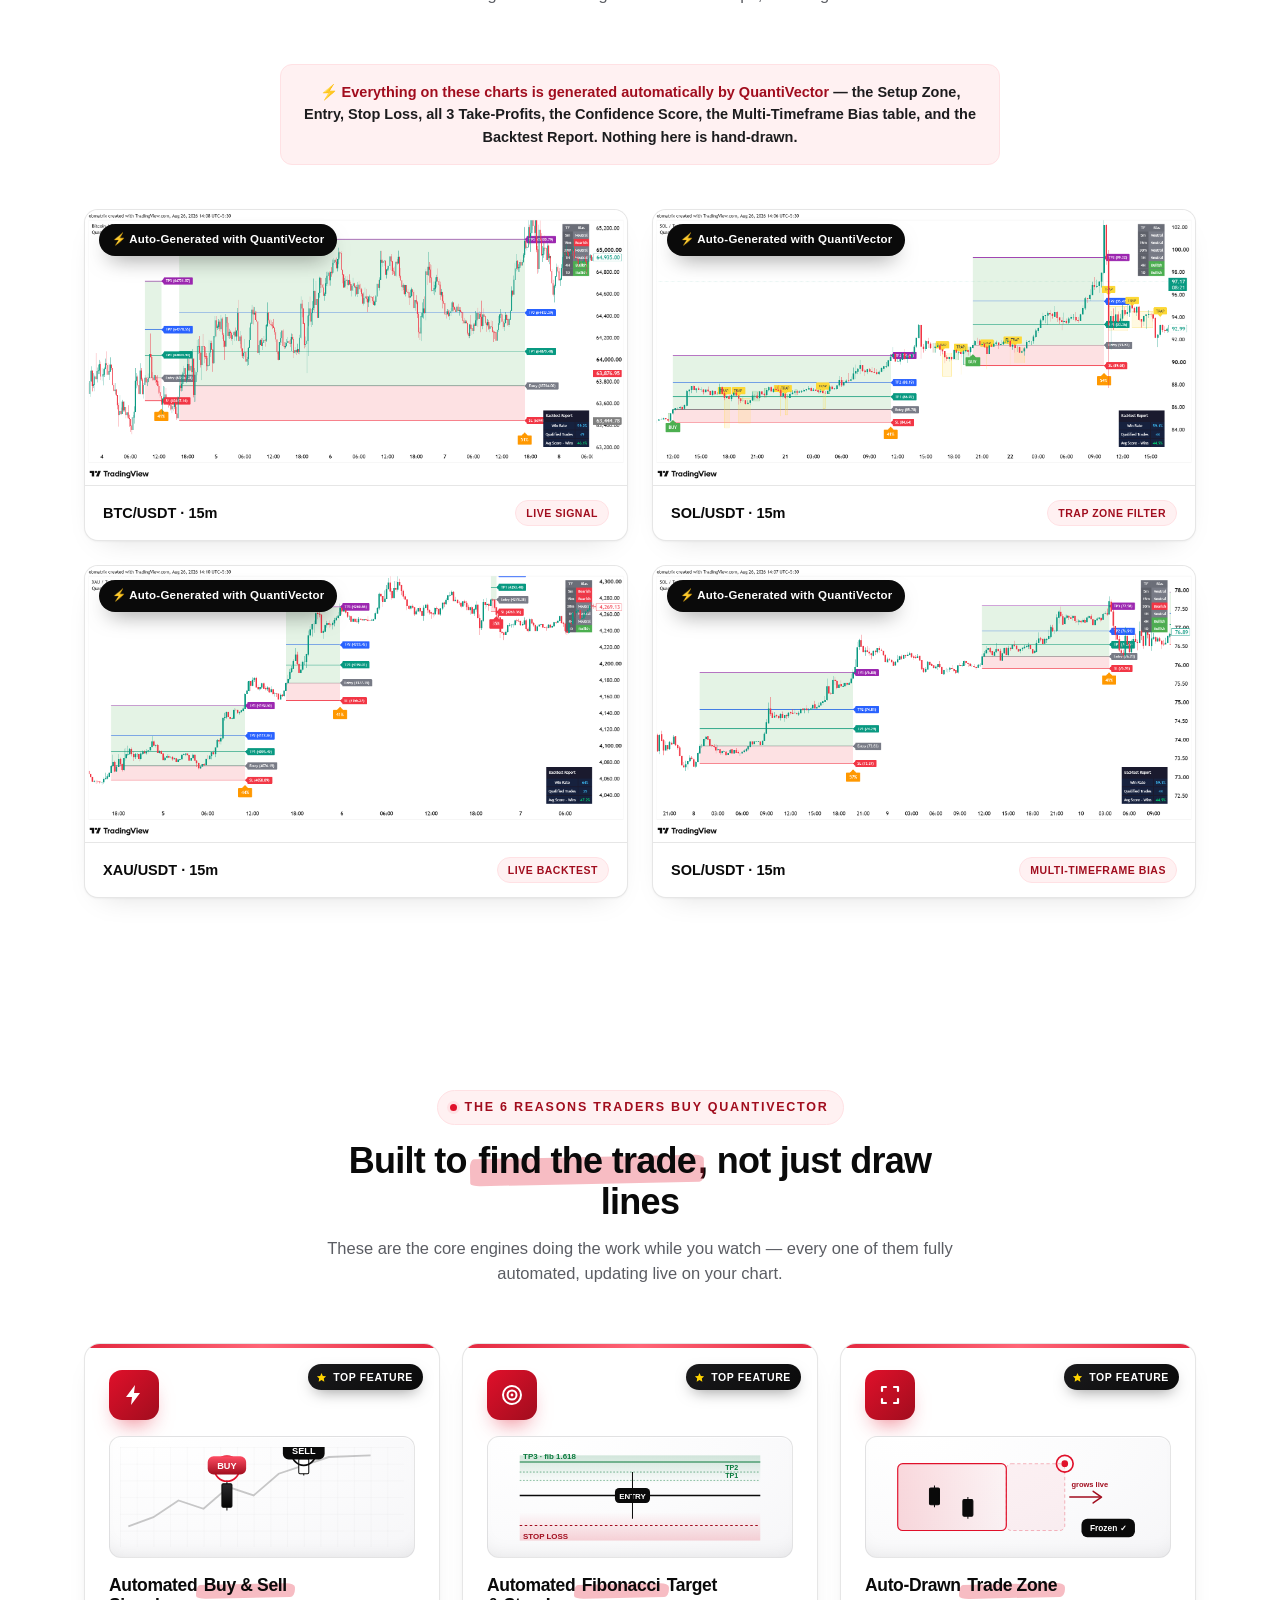
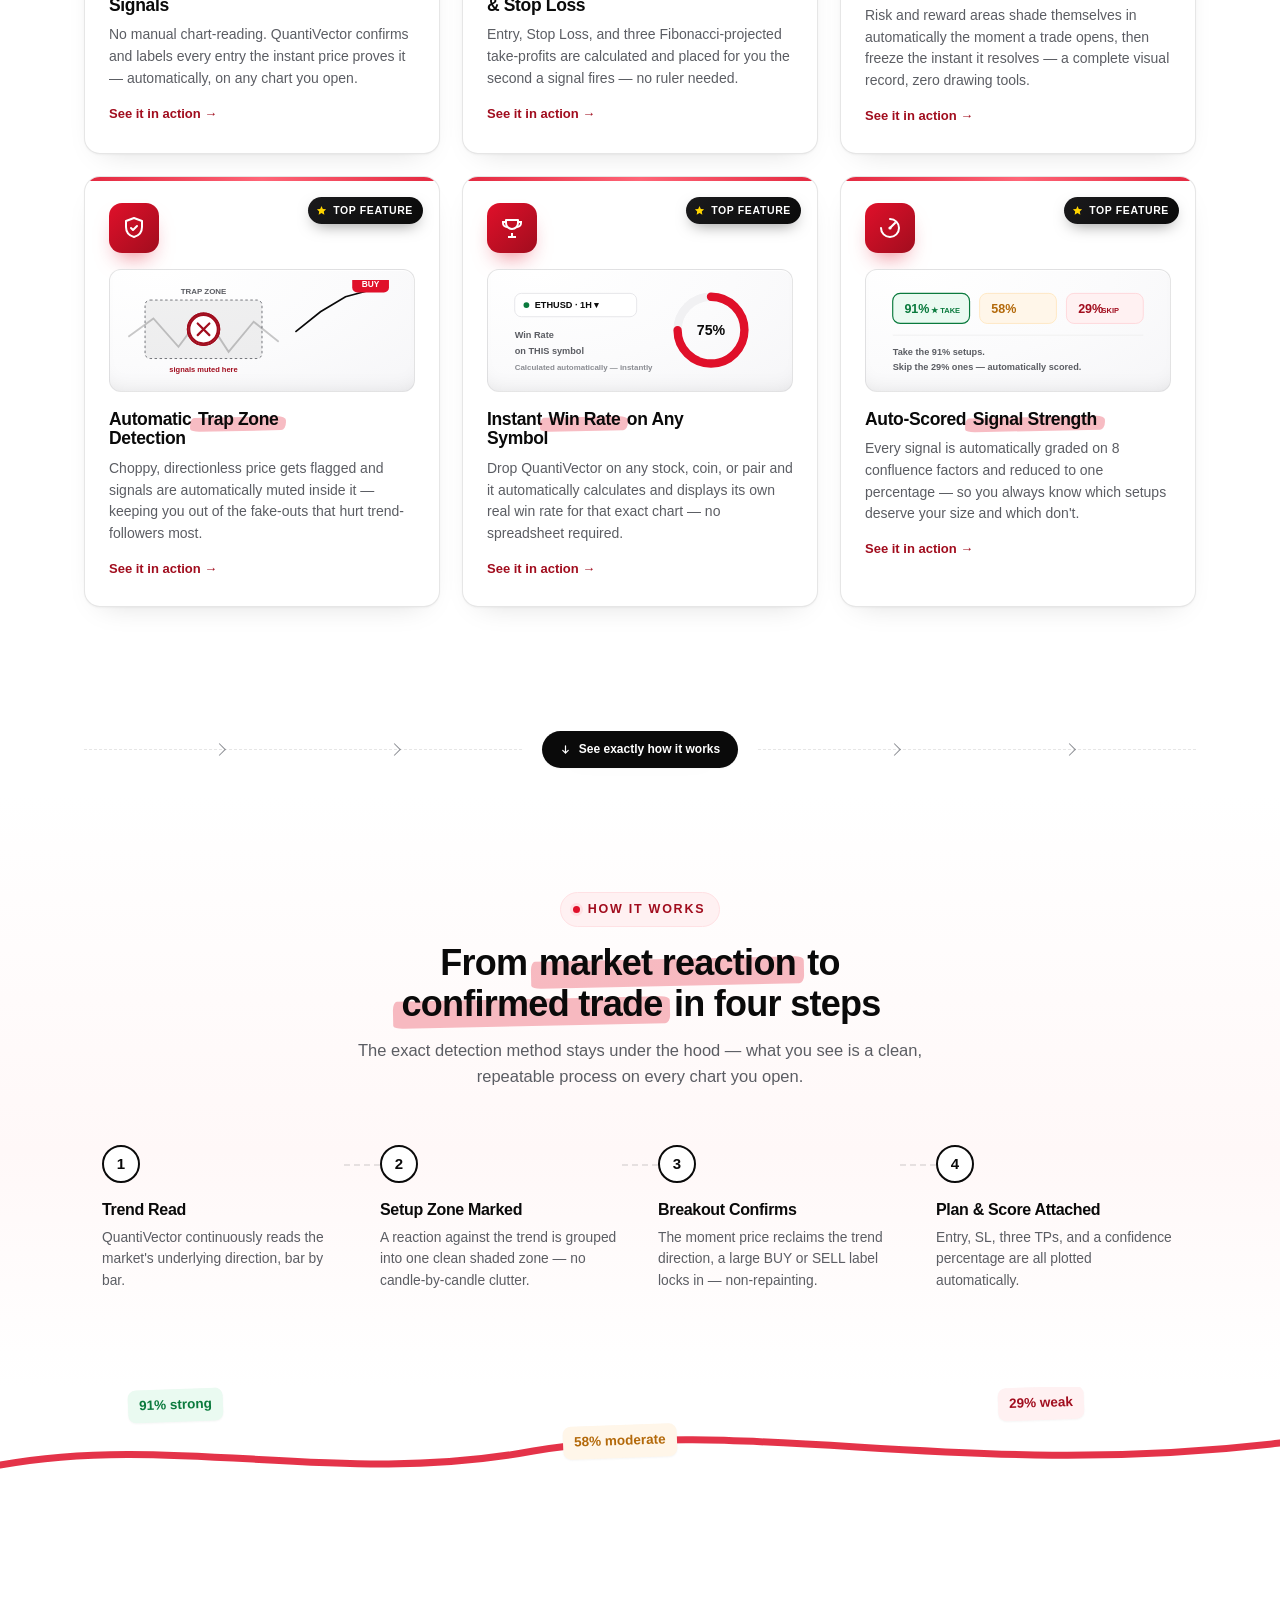
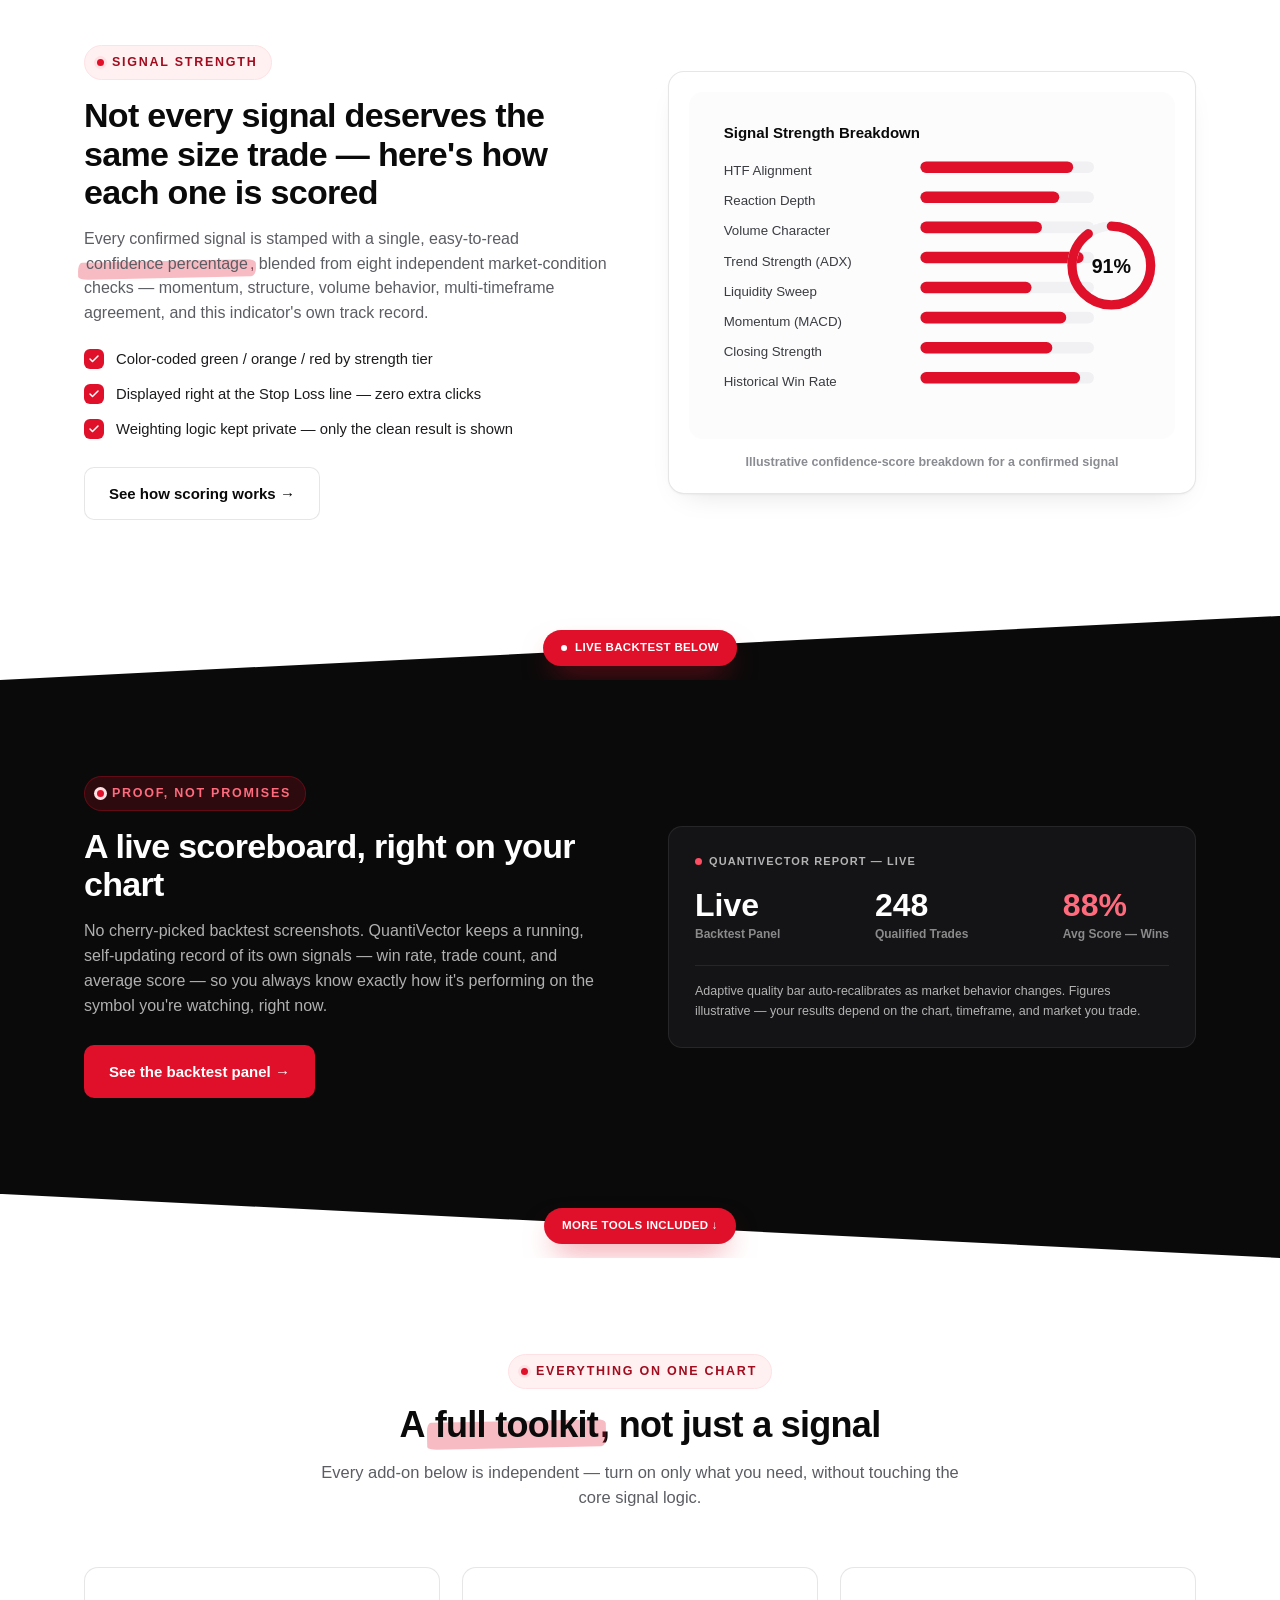
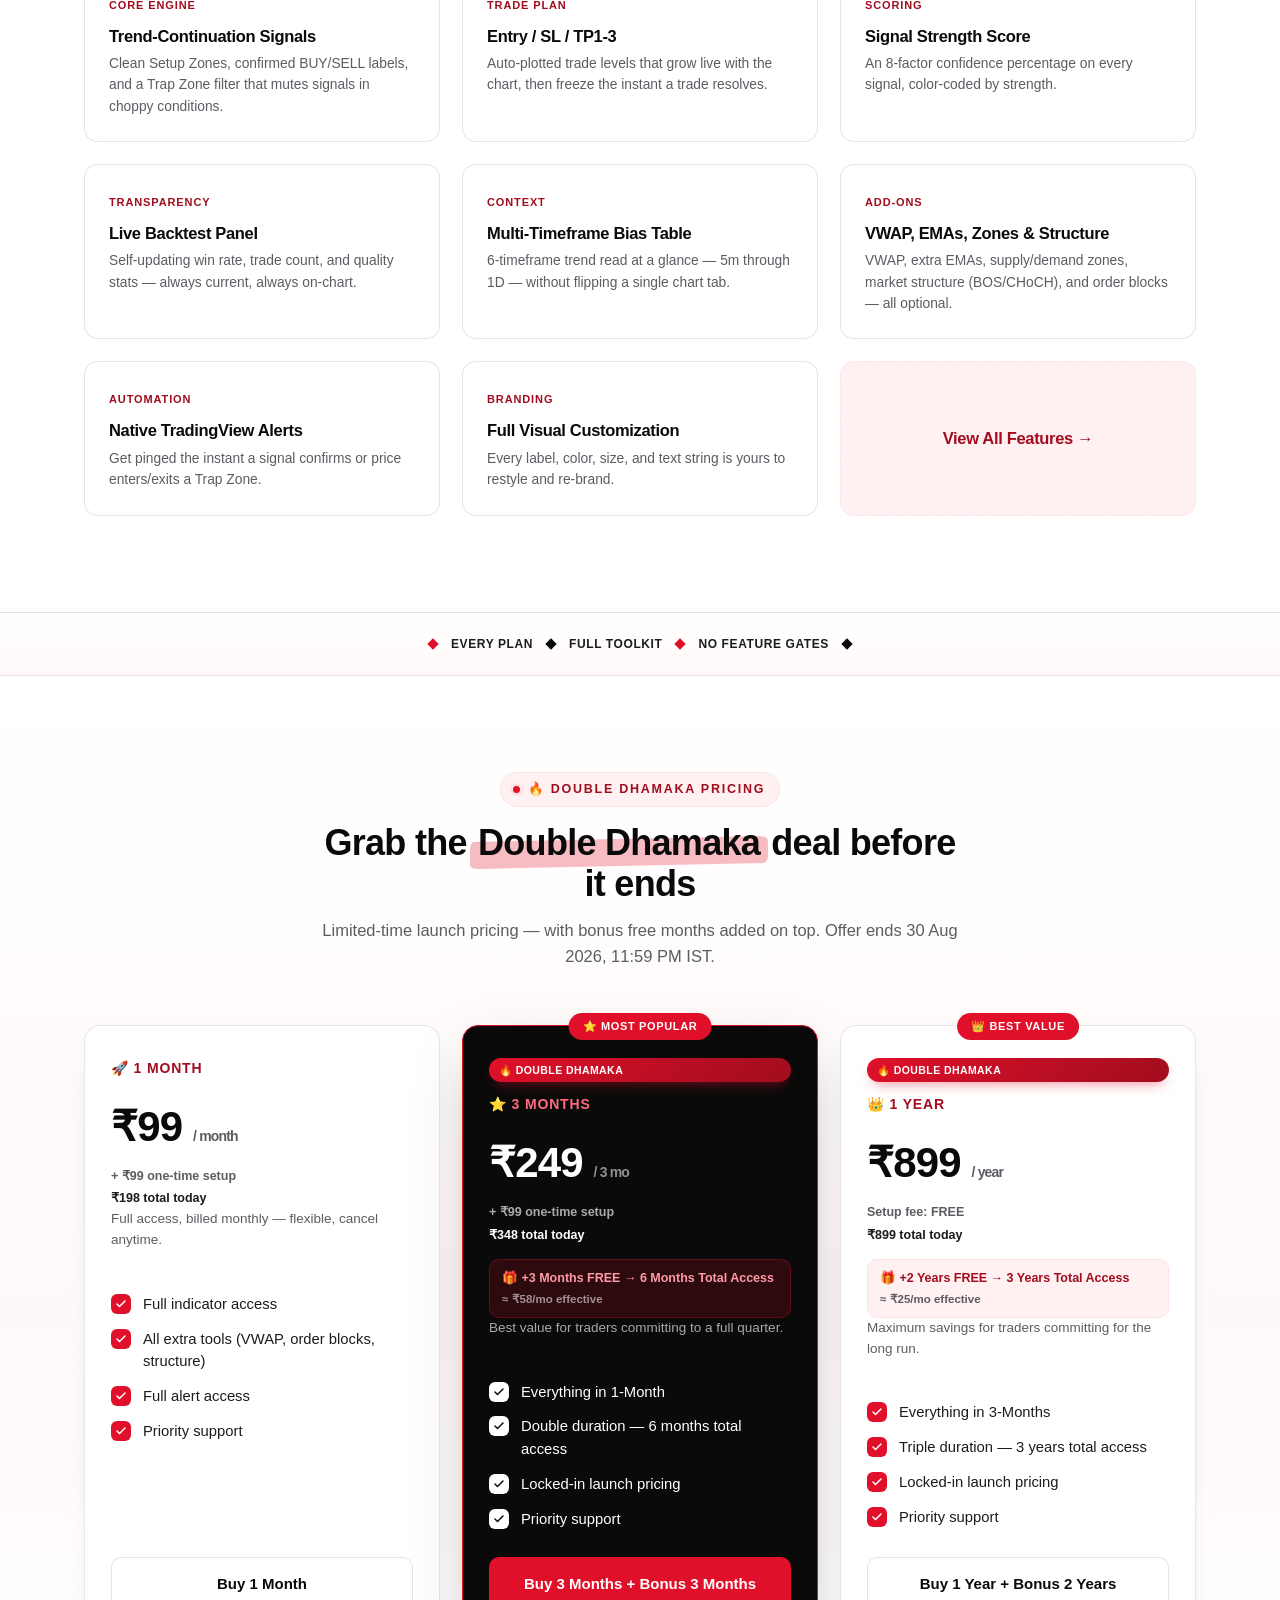
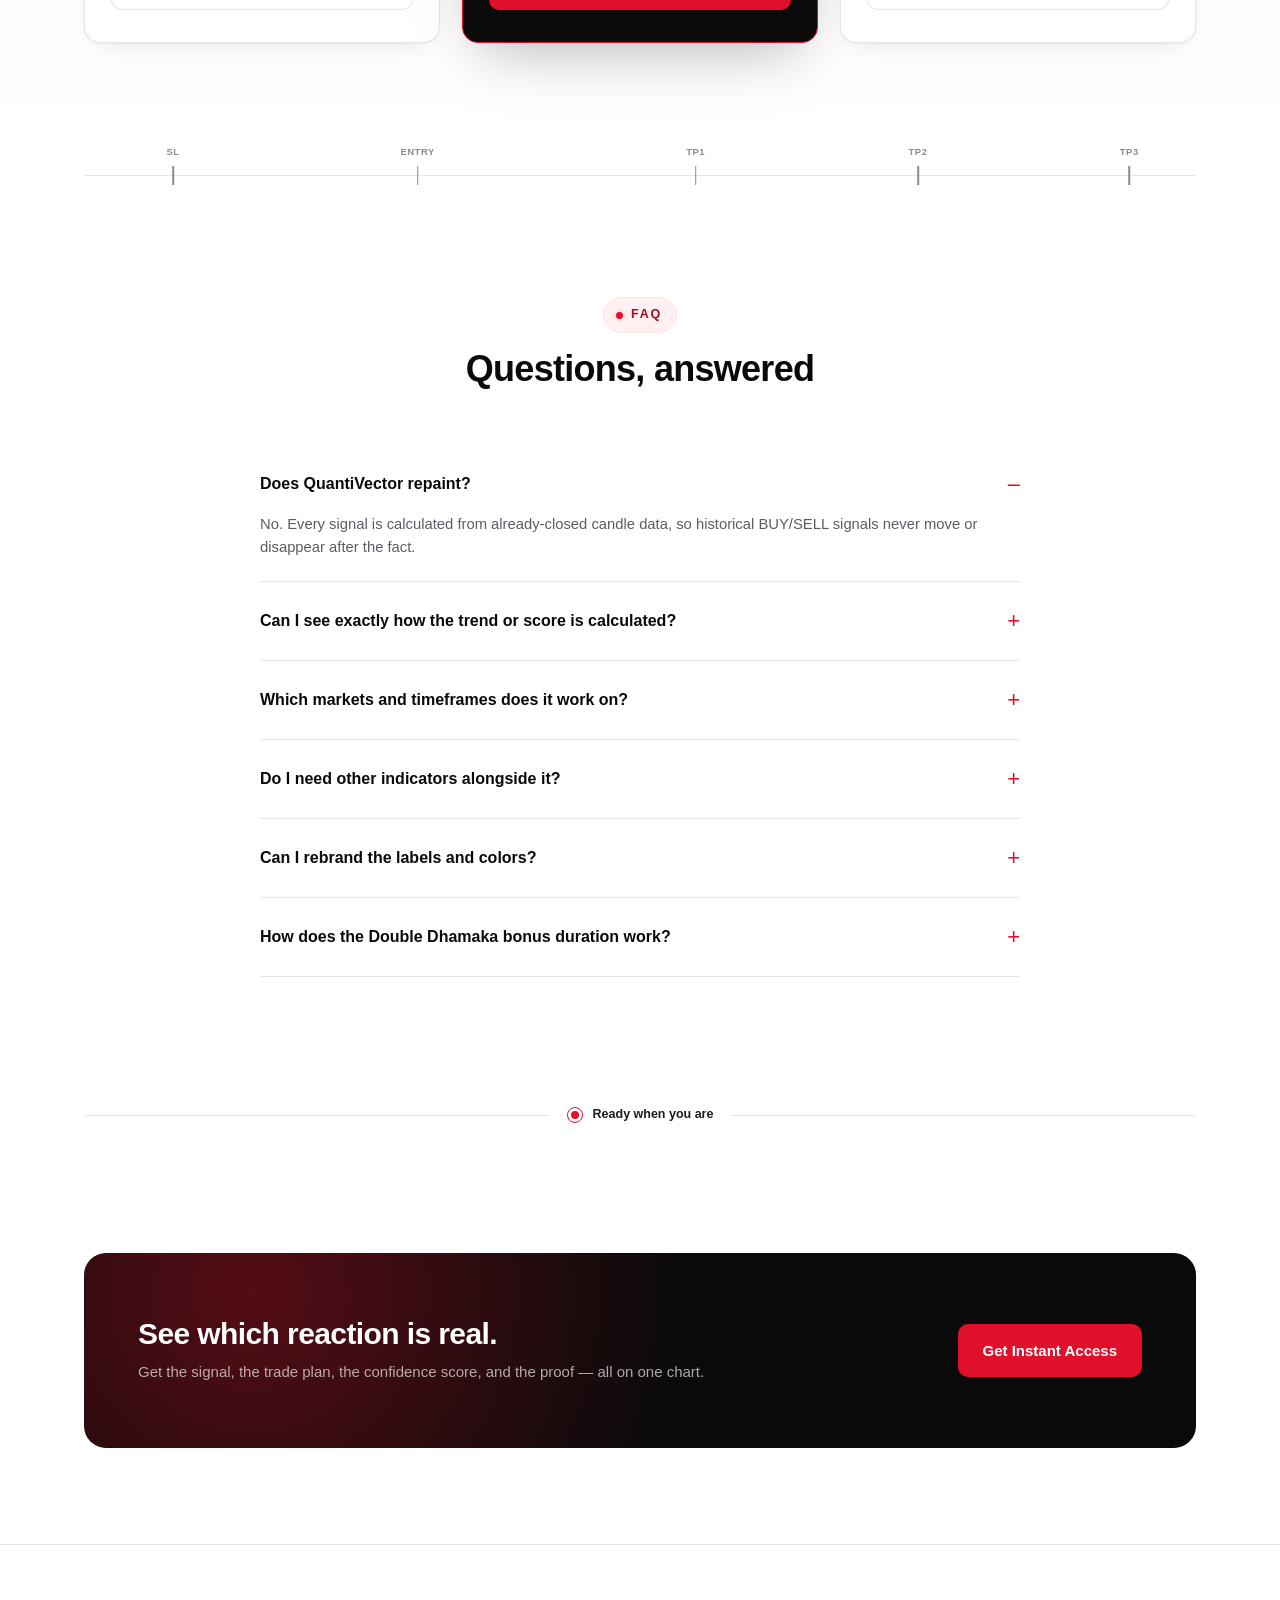
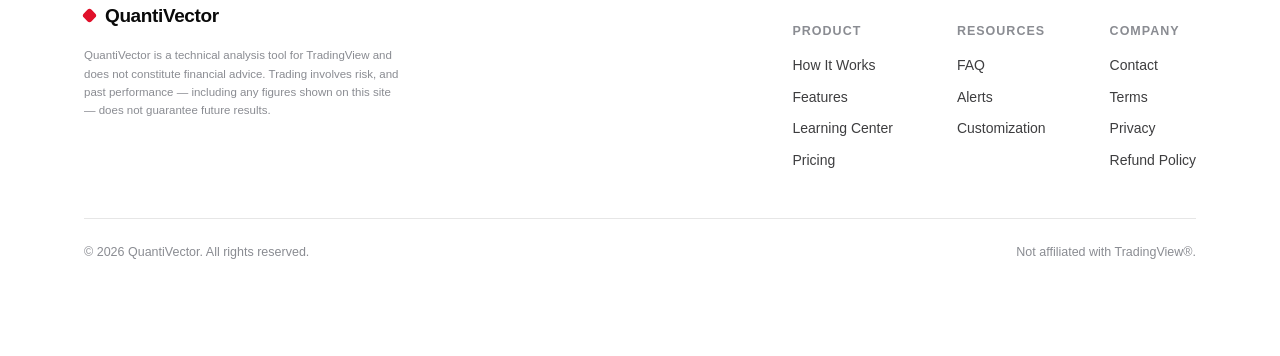
==== commit 25f439f8: "Remove Navratri and Durga Puja offer (promo bar, banner, nav links, countdown, bottom bar); redirect" ====
--- a/index.html
+++ b/index.html
@@ -35,11 +35,6 @@
 </head>
 <body>
 
-<!-- ============ NAVRATRI & DURGA PUJA PROMO BAR ============ -->
-<a href="durgapuja.html" style="display:block;background:#0a0a0a;color:#fff;text-align:center;font-size:13px;font-weight:700;padding:9px 16px;text-decoration:none;">
-🪔 <span style="color:#ff6b7d;">Navratri & Durga Puja Special</span> — 1 Full Year for ₹299 · Through 21 Oct 2026 · Tap to Claim →
-</a>
-
 <!-- ============ NAV ============ -->
 <input type="checkbox" id="nav-toggle" class="nav-toggle-input">
 <header class="nav">
@@ -47,7 +42,6 @@
     <a href="index.html" class="brand"><span class="dot"></span> QuantiVector</a>
     <nav class="navlinks">
       <a href="index.html" class="active">Home</a>
-      <a href="durgapuja.html" style="color:#e0102a;">Navratri & Durga Puja Offer</a>
       <a href="features.html">Features</a>
       <a href="docs.html">Learn</a>
       <a href="index.html#how-it-works">How It Works</a>
@@ -71,7 +65,6 @@
   </div>
   <div class="mp-links">
     <a href="index.html" class="active">Home</a>
-    <a href="durgapuja.html" style="color:#e0102a;">Navratri & Durga Puja Offer</a>
     <a href="features.html">Features</a>
     <a href="docs.html">Learn</a>
     <a href="index.html#how-it-works">How It Works</a>
@@ -80,23 +73,6 @@
     <a href="#pricing" class="btn btn-red btn-block">Get Access</a>
   </div>
 </div>
-
-<!-- ============ NAVRATRI & DURGA PUJA OFFER BANNER ============ -->
-<section class="dd-banner">
-  <div class="wrap dd-banner-inner">
-    <span class="eyebrow dd-eyebrow">🪔 Navratri & Durga Puja Special</span>
-    <h2 class="dd-title">NAVRATRI & DURGA PUJA SPECIAL</h2>
-    <p class="dd-sub">1 Full Year of QuantiVector — <b>₹299</b></p>
-    <div class="dd-timer">
-      <div class="dd-tbox"><span class="dd-tval dd-days">00</span><span class="dd-tlabel">DAYS</span></div>
-            <div class="dd-tbox"><span class="dd-tval dd-hrs">00</span><span class="dd-tlabel">HRS</span></div>
-      <div class="dd-tbox"><span class="dd-tval dd-min">00</span><span class="dd-tlabel">MIN</span></div>
-      <div class="dd-tbox"><span class="dd-tval dd-sec">00</span><span class="dd-tlabel">SEC</span></div>
-    </div>
-    <p class="dd-valid">Offer available through 21 Oct 2026, 11:59 PM IST</p>
-    <a href="durgapuja.html" class="btn btn-red dd-cta">Claim ₹299 Offer →</a>
-  </div>
-</section>
 
 <!-- ============ HERO ============ -->
 <section class="hero">
@@ -827,14 +803,6 @@
   </div>
 </footer>
 
-<!-- ============ FIXED BOTTOM NAVRATRI & DURGA PUJA BAR ============ -->
-<div class="dd-bottombar">
-  <div class="dd-bottombar-inner">
-    <span class="dd-bottombar-text">🪔 <b>Navratri & Durga Puja Special</b> ends 21 Oct 2026 &nbsp;<span class="dd-bottombar-timer"><span class="dd-days">00</span>d <span class="dd-hrs">00</span>:<span class="dd-min">00</span>:<span class="dd-sec">00</span></span></span>
-    <a href="durgapuja.html" class="btn btn-red btn-sm dd-bottombar-cta">Claim ₹299 →</a>
-  </div>
-</div>
-
 <script>
   document.querySelectorAll('.mobile-panel a').forEach(function(el){
     el.addEventListener('click', function(){
@@ -842,35 +810,6 @@
       if(t) t.checked = false;
     });
   });
-
-  // ---------- Navratri & Durga Puja countdown: fixed one-time deadline, 21 Oct 2026, 11:59:59 PM IST ----------
-  (function(){
-    function pad(n){ return String(n).padStart(2, '0'); }
-    function getISTNow(){
-      var istString = new Date().toLocaleString('en-US', { timeZone: 'Asia/Kolkata' });
-      return new Date(istString);
-    }
-    function getDeadline(){
-      var istNow = getISTNow();
-      var deadlineIST = new Date(istNow.getTime());
-      deadlineIST.setTime(Date.parse('2026-10-21T23:59:59+05:30'));
-      var msRemaining = deadlineIST.getTime() - istNow.getTime();
-      return Date.now() + msRemaining;
-    }
-    function tick(){
-      var diff = Math.max(0, getDeadline() - Date.now());
-      var days = Math.floor(diff / 86400000);
-      var hrs = Math.floor((diff % 86400000) / 3600000);
-      var mins = Math.floor((diff % 3600000) / 60000);
-      var secs = Math.floor((diff % 60000) / 1000);
-      document.querySelectorAll('.dd-days').forEach(function(el){ el.textContent = pad(days); });
-      document.querySelectorAll('.dd-hrs').forEach(function(el){ el.textContent = pad(hrs); });
-      document.querySelectorAll('.dd-min').forEach(function(el){ el.textContent = pad(mins); });
-      document.querySelectorAll('.dd-sec').forEach(function(el){ el.textContent = pad(secs); });
-    }
-    tick();
-    setInterval(tick, 1000);
-  })();
 </script>
 
 <!-- ===== WhatsApp Help & Support Widget ===== -->
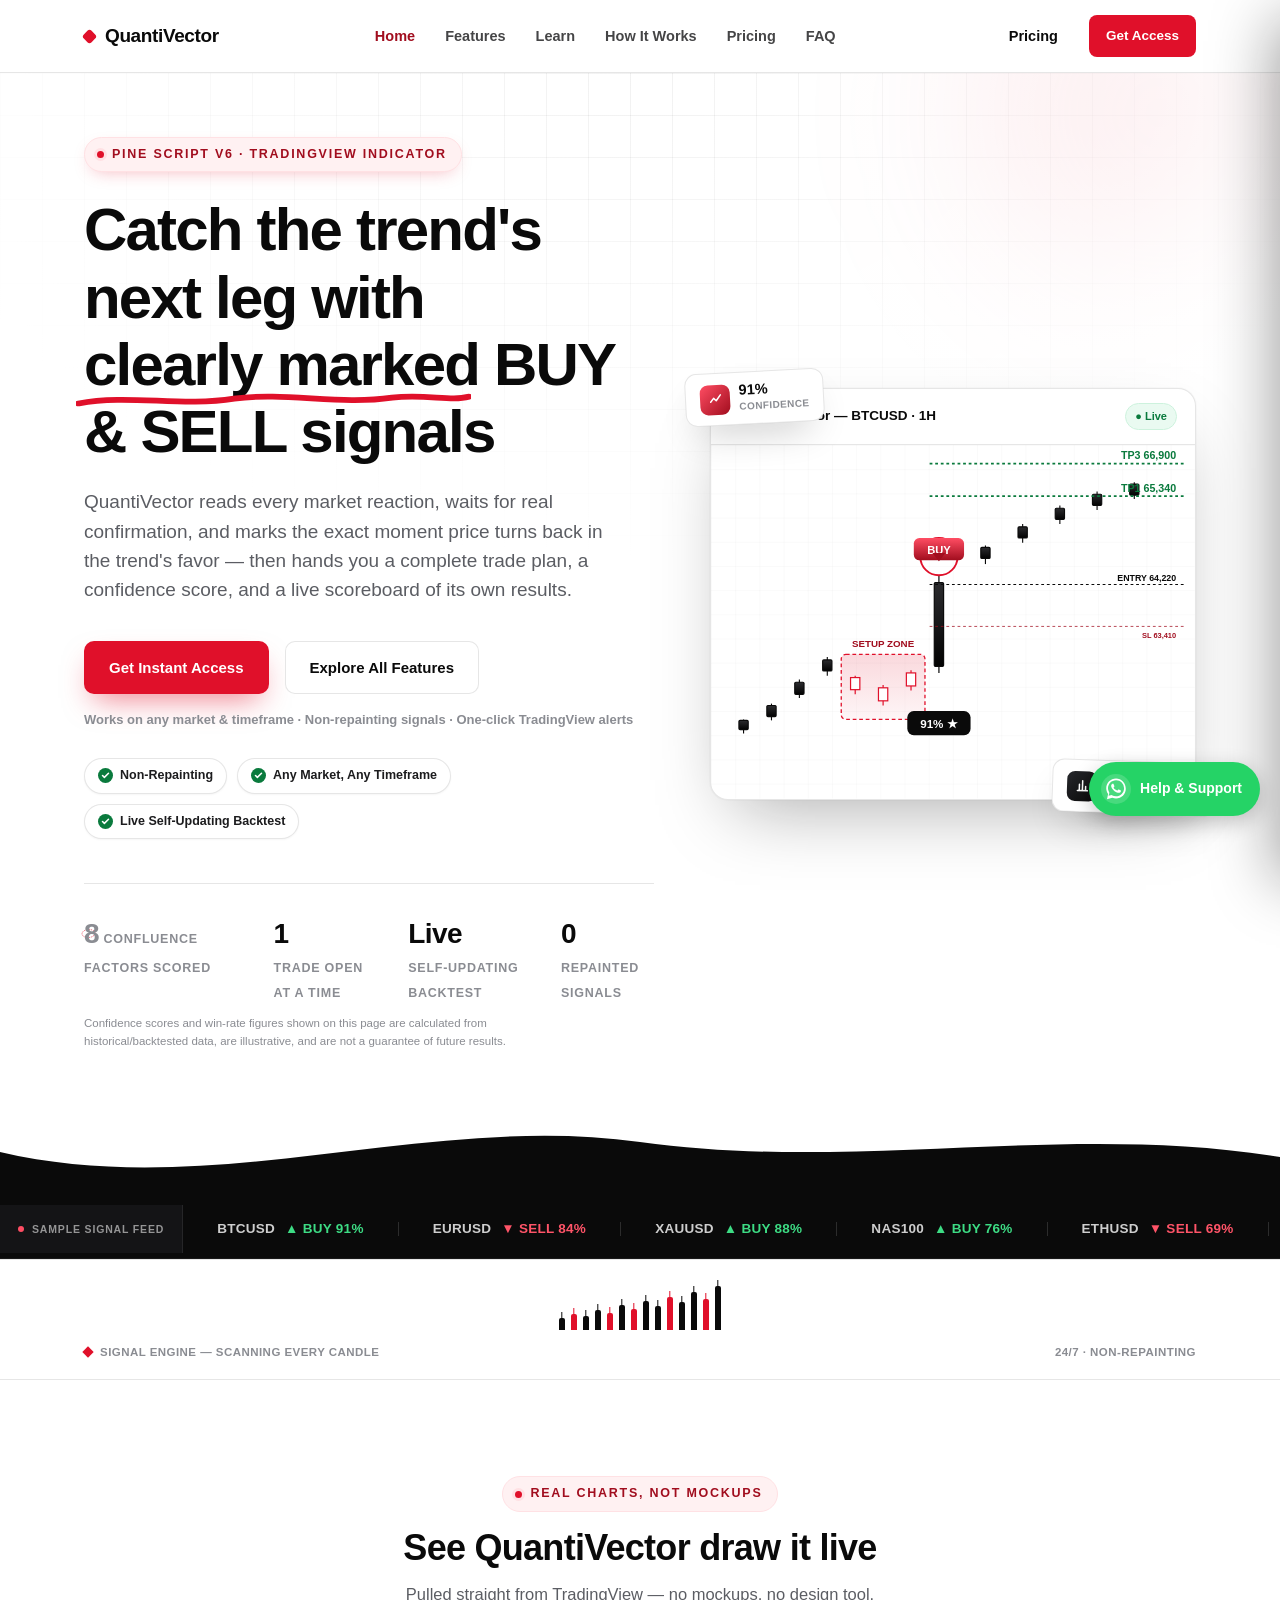
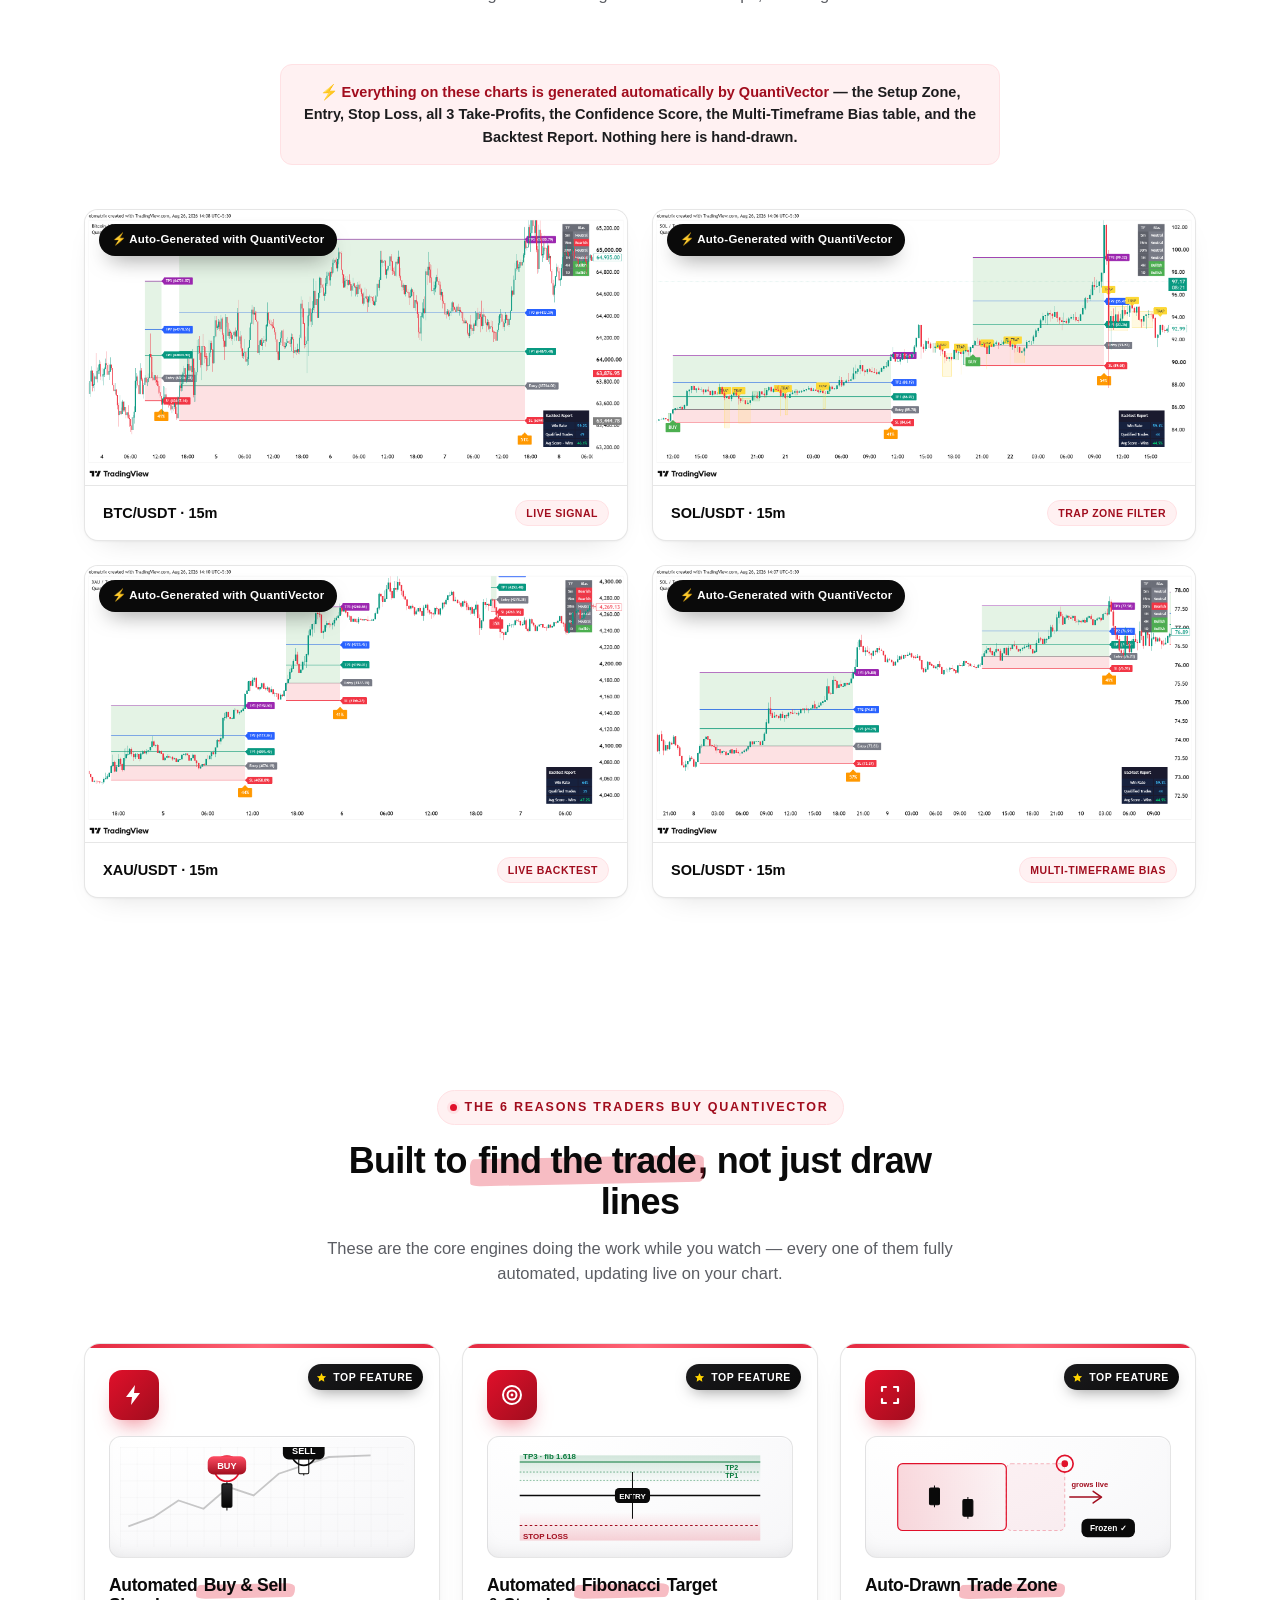
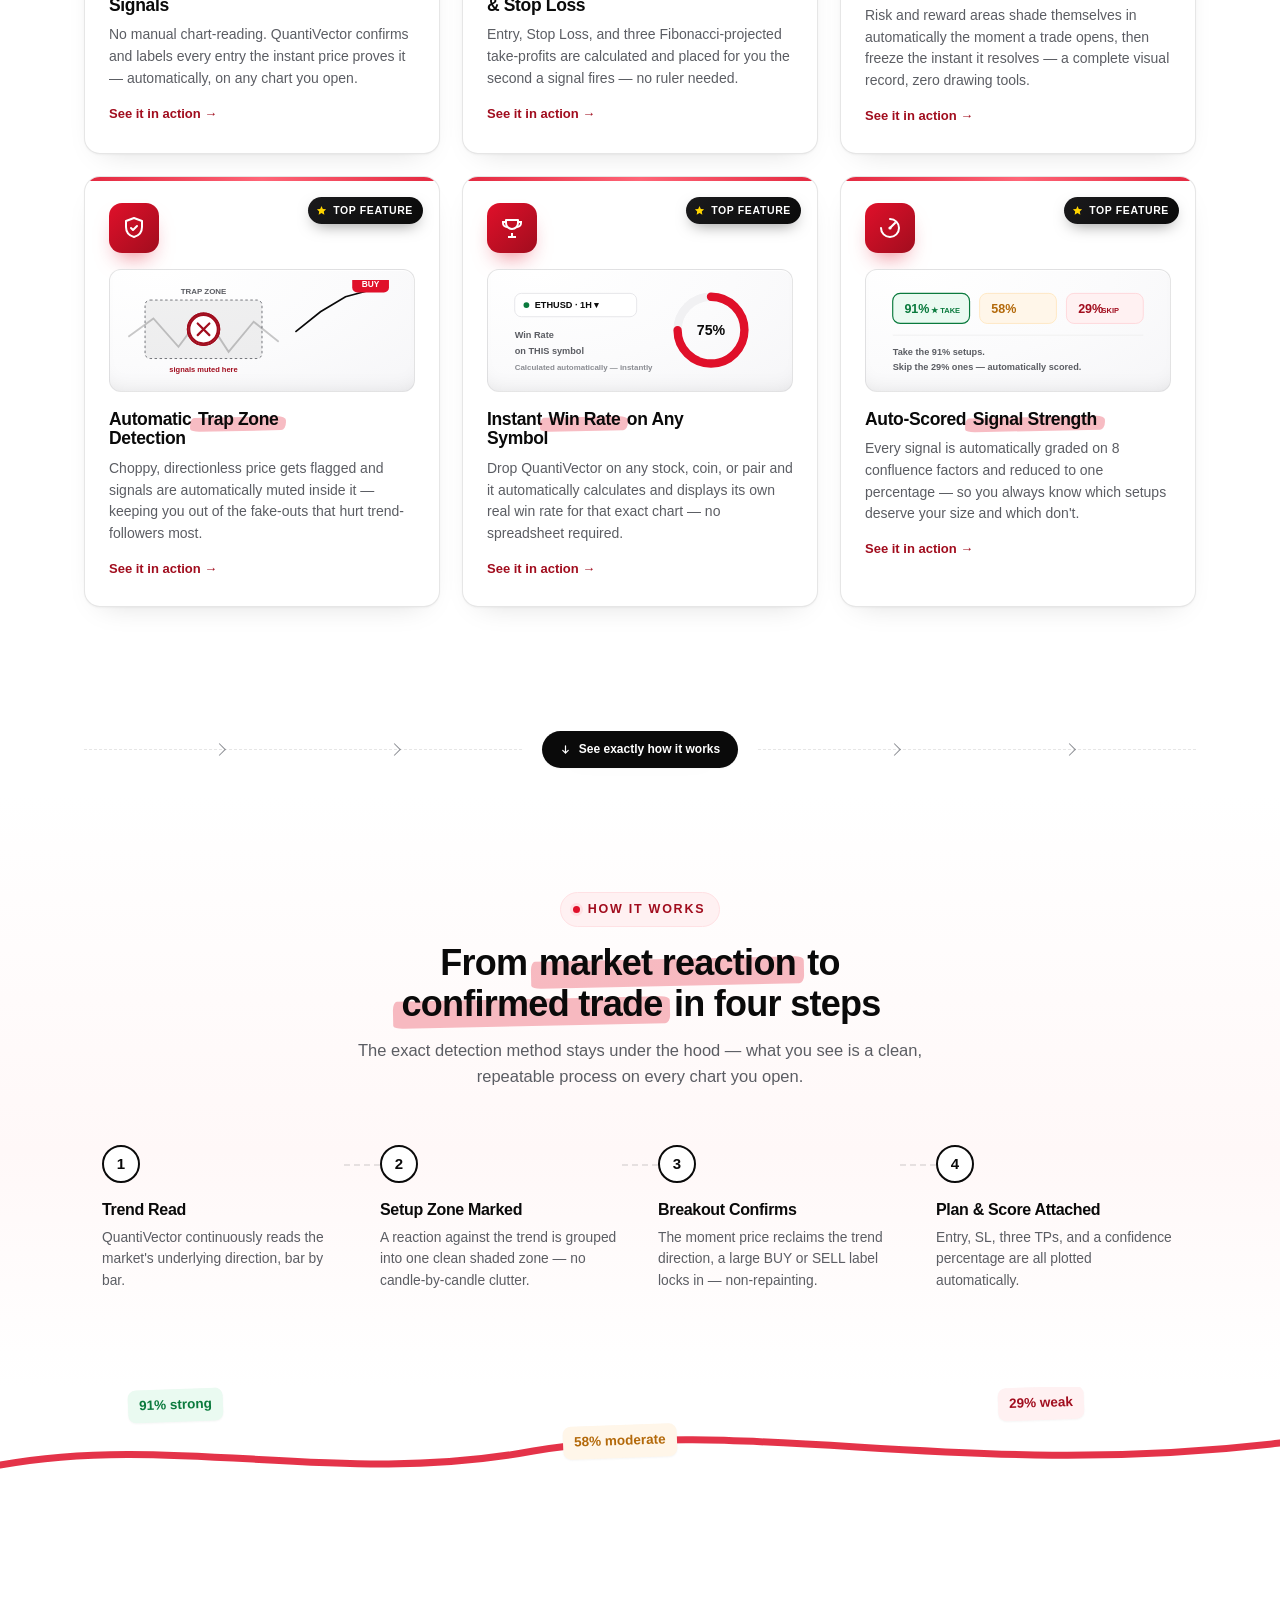
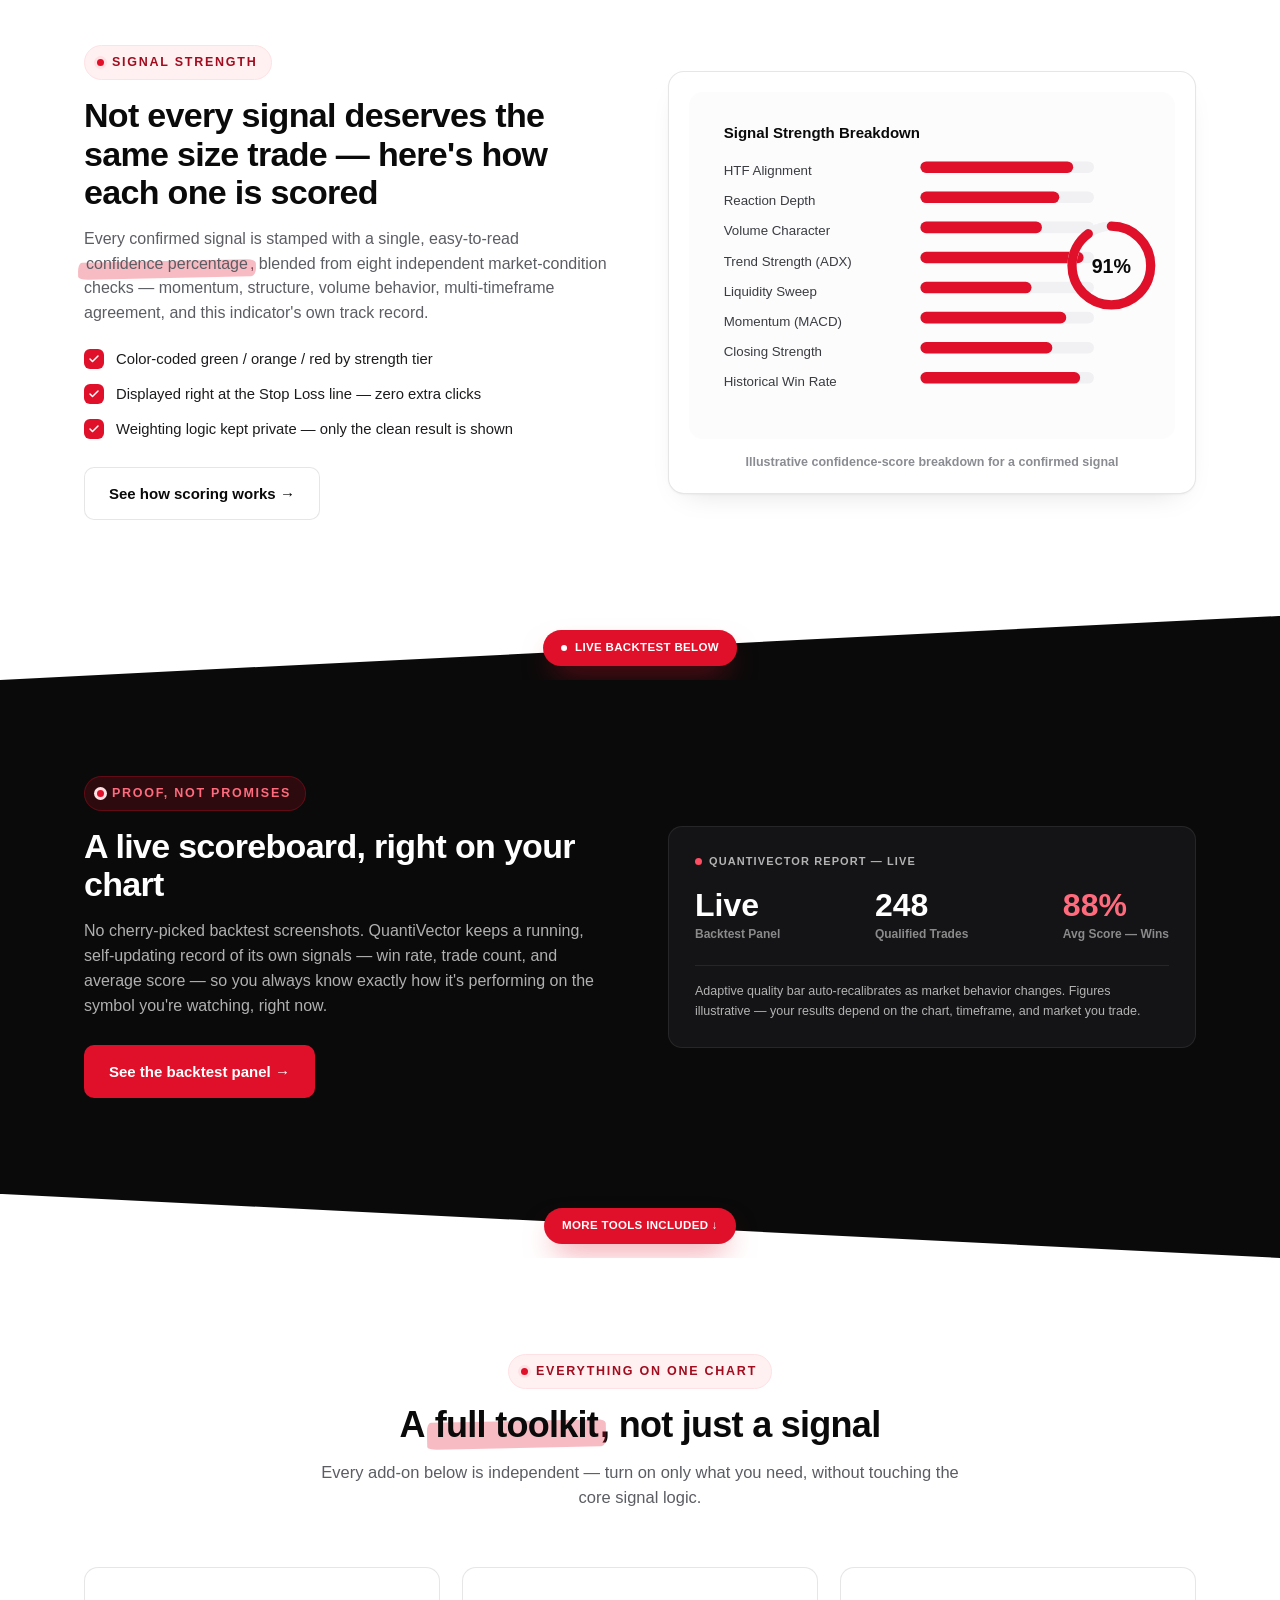
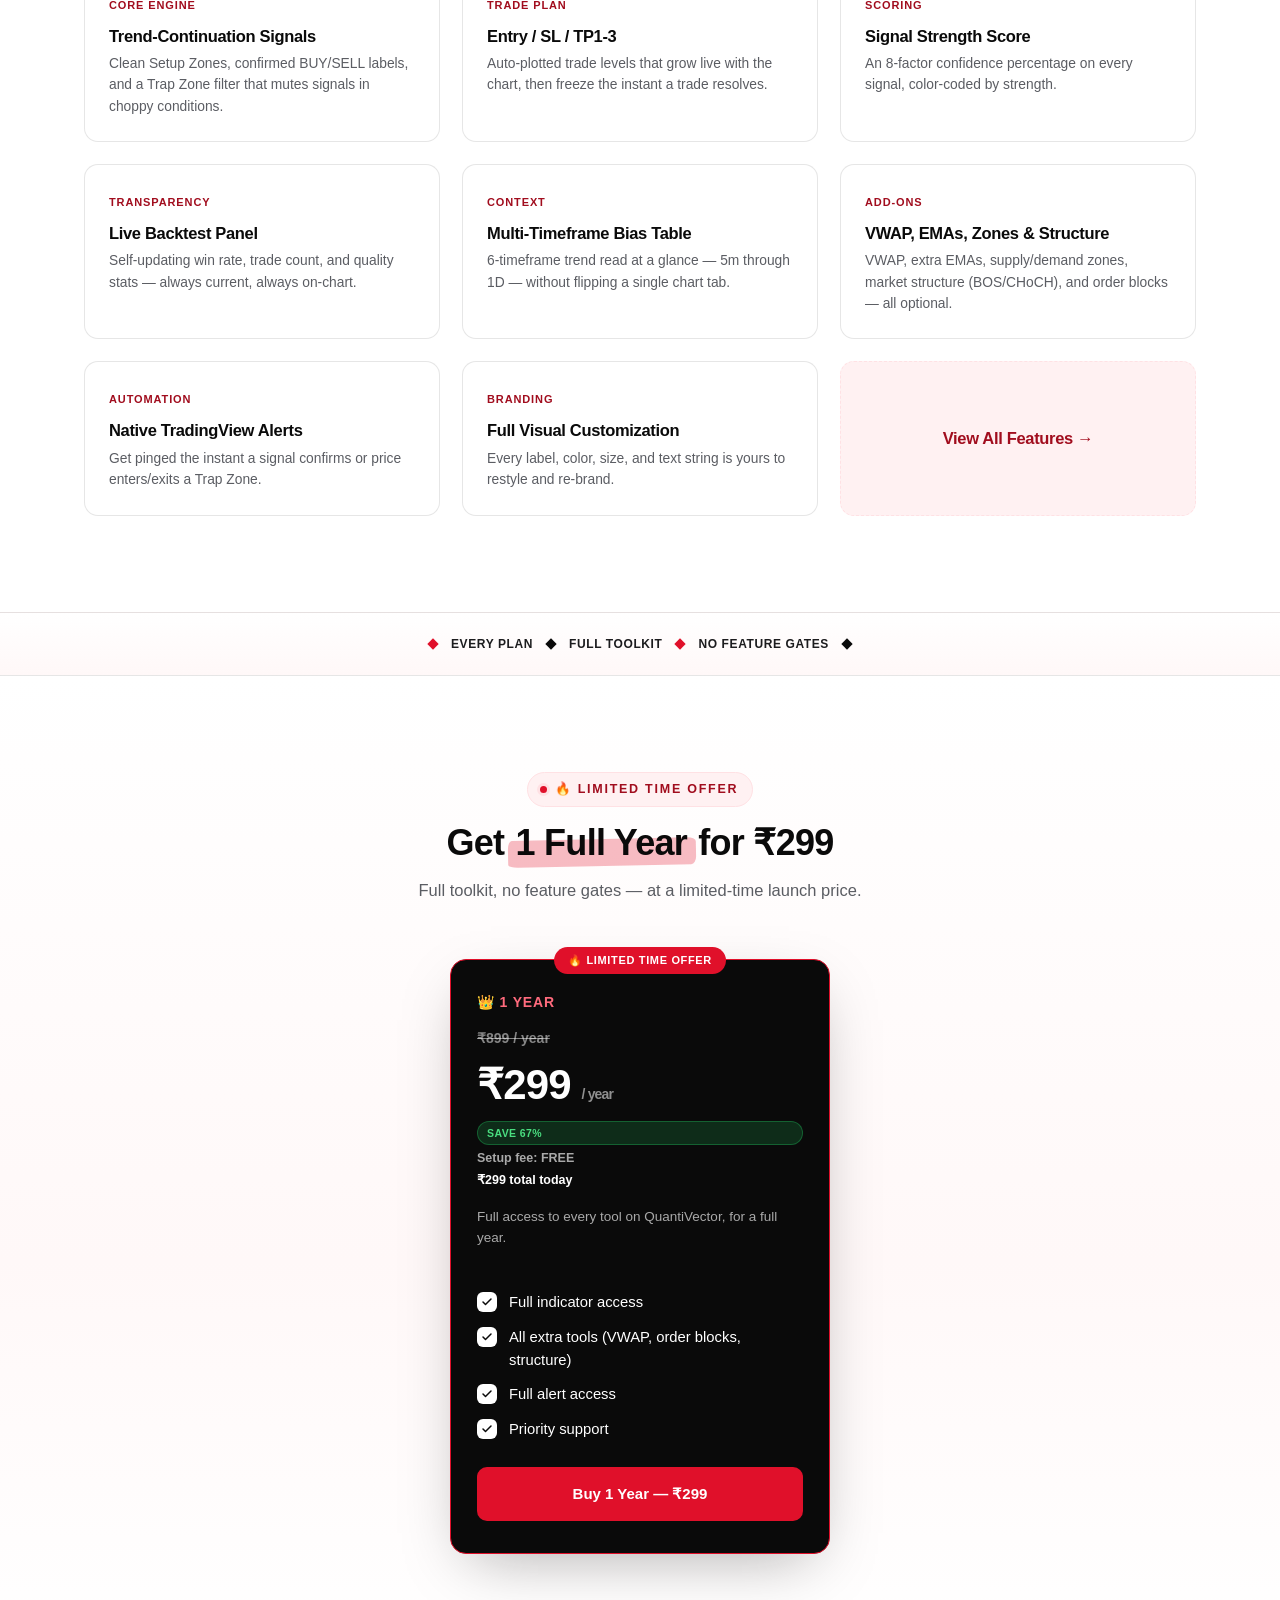
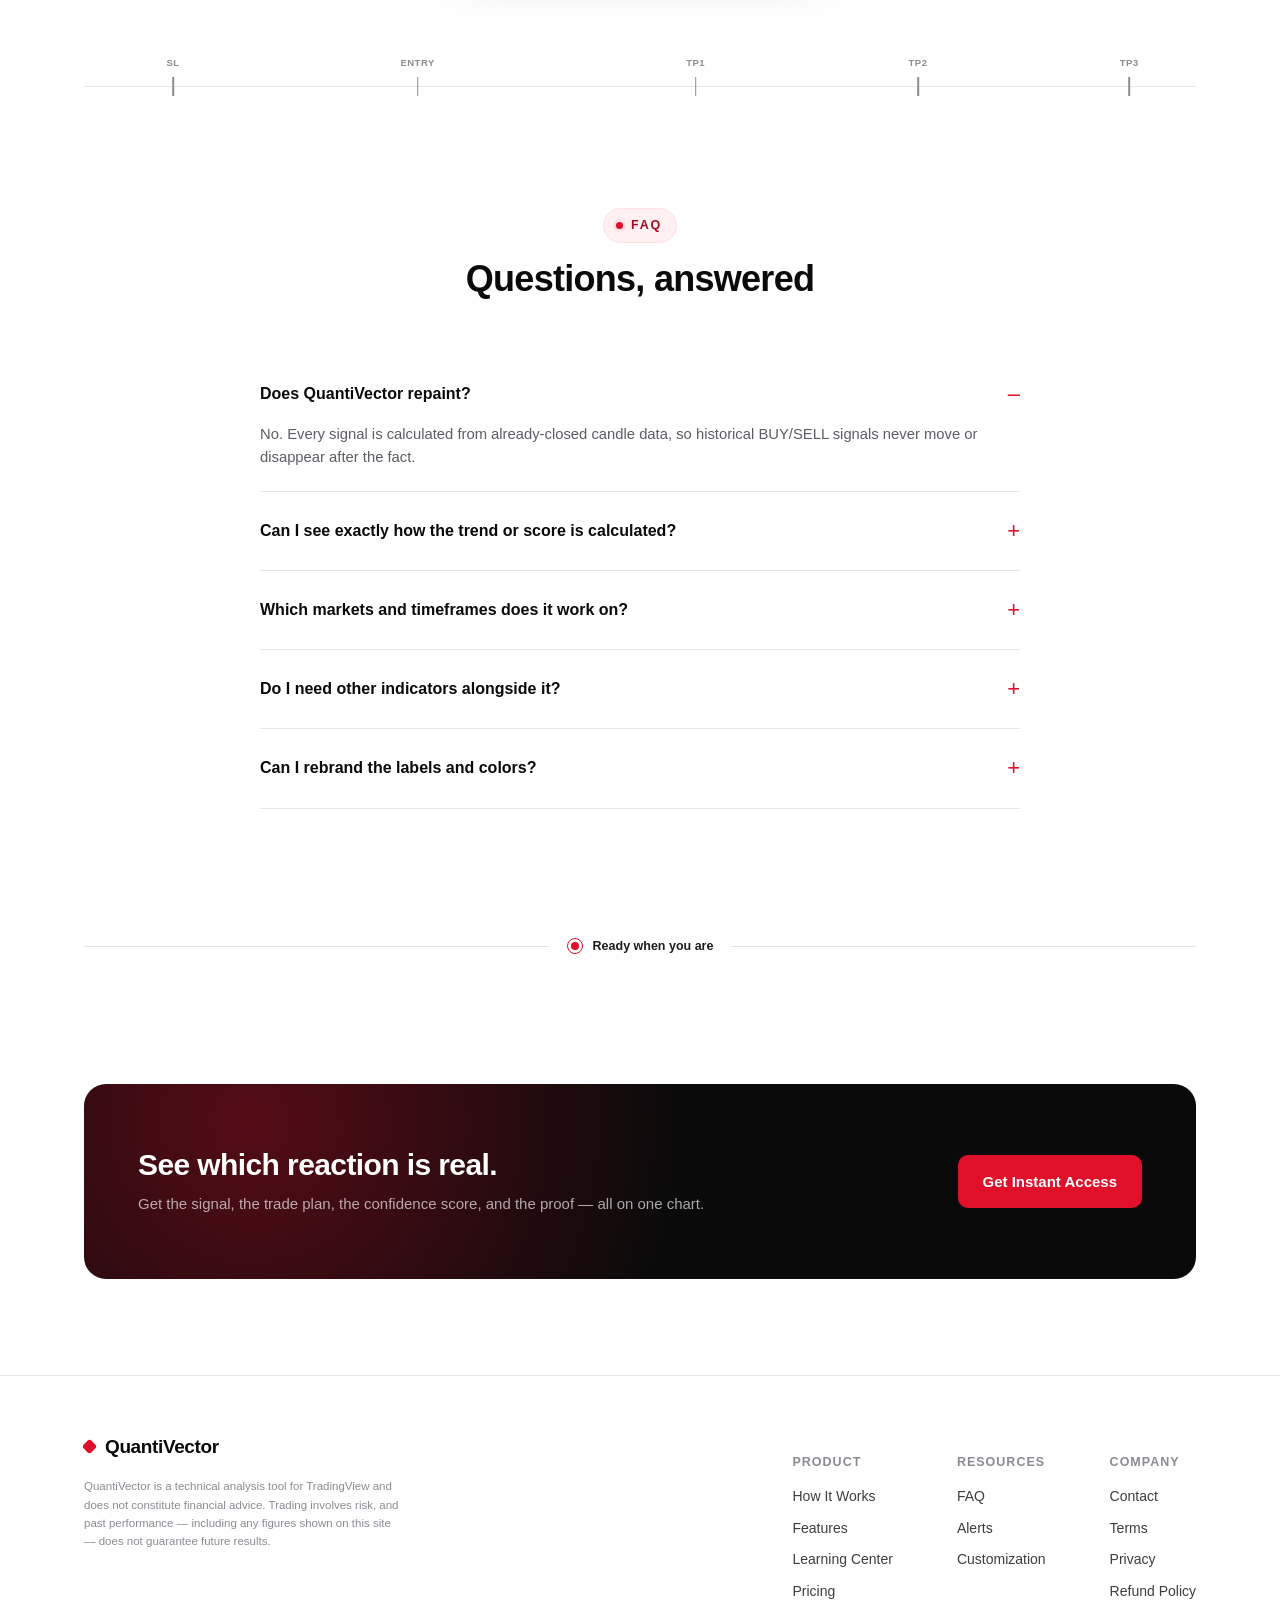
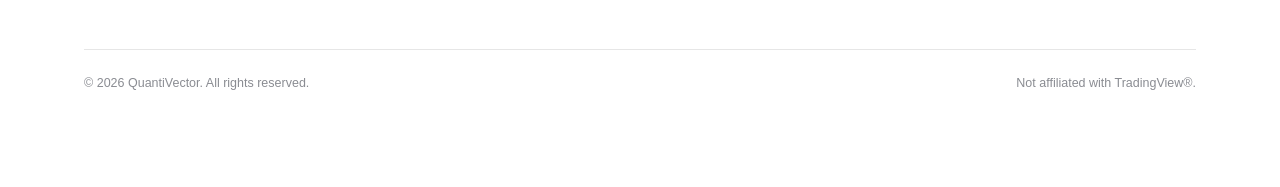
==== commit 0839a258: "Replace Double Dhamaka tiered pricing with single flat offer: Rs 299/year (was Rs 899), limited time" ====
--- a/index.html
+++ b/index.html
@@ -627,67 +627,28 @@
 <section id="pricing" class="band-tint">
   <div class="wrap">
     <div class="section-head">
-      <span class="eyebrow">🔥 Double Dhamaka Pricing</span>
-      <h2>Grab the <span class="mark">Double Dhamaka</span> deal before it ends</h2>
-      <p>Limited-time launch pricing — with bonus free months added on top. Offer ends 30 Aug 2026, 11:59 PM IST.</p>
-    </div>
-    <div class="pricing-grid pricing-grid-3">
-
-      <div class="plan">
-        <span class="plan-name">🚀 1 Month</span>
-        
-        <div class="price">₹99 <small>/ month</small></div>
-        <p class="plan-setup">+ ₹99 one-time setup</p>
-        <p class="plan-total">₹198 total today</p>
-        
-        <p class="plan-desc">Full access, billed monthly — flexible, cancel anytime.</p>
+      <span class="eyebrow">🔥 Limited Time Offer</span>
+      <h2>Get <span class="mark">1 Full Year</span> for ₹299</h2>
+      <p>Full toolkit, no feature gates — at a limited-time launch price.</p>
+    </div>
+    <div class="pricing-grid pricing-grid-3" style="grid-template-columns:1fr;max-width:380px;margin:0 auto;">
+
+      <div class="plan pop">
+        <span class="plan-badge">🔥 Limited Time Offer</span>
+        <span class="plan-name">👑 1 Year</span>
+        <span class="price-old">₹899 / year</span>
+        <div class="price">₹299 <small>/ year</small></div>
+        <span class="price-badge">Save 67%</span>
+        <p class="plan-setup">Setup fee: FREE</p>
+        <p class="plan-total">₹299 total today</p>
+        <p class="plan-desc" style="margin-top:16px;">Full access to every tool on QuantiVector, for a full year.</p>
         <ul class="f-list">
           <li><span class="chk"><svg width="12" height="12" viewBox="0 0 24 24" fill="none"><path d="M4 12l5 5 11-11" stroke="#fff" stroke-width="3" stroke-linecap="round" stroke-linejoin="round"/></svg></span> Full indicator access</li>
           <li><span class="chk"><svg width="12" height="12" viewBox="0 0 24 24" fill="none"><path d="M4 12l5 5 11-11" stroke="#fff" stroke-width="3" stroke-linecap="round" stroke-linejoin="round"/></svg></span> All extra tools (VWAP, order blocks, structure)</li>
           <li><span class="chk"><svg width="12" height="12" viewBox="0 0 24 24" fill="none"><path d="M4 12l5 5 11-11" stroke="#fff" stroke-width="3" stroke-linecap="round" stroke-linejoin="round"/></svg></span> Full alert access</li>
           <li><span class="chk"><svg width="12" height="12" viewBox="0 0 24 24" fill="none"><path d="M4 12l5 5 11-11" stroke="#fff" stroke-width="3" stroke-linecap="round" stroke-linejoin="round"/></svg></span> Priority support</li>
         </ul>
-        <a href="https://nestail.in/checkout.php?product=qunty-vector-1-month-subscription" target="_blank" rel="noopener noreferrer" class="btn btn-outline btn-block">Buy 1 Month</a>
-      </div>
-
-      <div class="plan pop">
-        <span class="plan-badge">⭐ Most Popular</span>
-        <span class="dd-chip">🔥 Double Dhamaka</span>
-        <span class="plan-name">⭐ 3 Months</span>
-        
-        <div class="price">₹249 <small>/ 3 mo</small></div>
-        <p class="plan-setup">+ ₹99 one-time setup</p>
-        <p class="plan-total">₹348 total today</p>
-        
-        <p class="dd-bonus">🎁 +3 Months FREE → 6 Months Total Access<br><span>≈ ₹58/mo effective</span></p>
-        <p class="plan-desc">Best value for traders committing to a full quarter.</p>
-        <ul class="f-list">
-          <li><span class="chk"><svg width="12" height="12" viewBox="0 0 24 24" fill="none"><path d="M4 12l5 5 11-11" stroke="#0a0a0a" stroke-width="3" stroke-linecap="round" stroke-linejoin="round"/></svg></span> Everything in 1-Month</li>
-          <li><span class="chk"><svg width="12" height="12" viewBox="0 0 24 24" fill="none"><path d="M4 12l5 5 11-11" stroke="#0a0a0a" stroke-width="3" stroke-linecap="round" stroke-linejoin="round"/></svg></span> Double duration — 6 months total access</li>
-          <li><span class="chk"><svg width="12" height="12" viewBox="0 0 24 24" fill="none"><path d="M4 12l5 5 11-11" stroke="#0a0a0a" stroke-width="3" stroke-linecap="round" stroke-linejoin="round"/></svg></span> Locked-in launch pricing</li>
-          <li><span class="chk"><svg width="12" height="12" viewBox="0 0 24 24" fill="none"><path d="M4 12l5 5 11-11" stroke="#0a0a0a" stroke-width="3" stroke-linecap="round" stroke-linejoin="round"/></svg></span> Priority support</li>
-        </ul>
-        <a href="https://nestail.in/checkout.php?product=qunty-vector-3-month-3-month-bonus" target="_blank" rel="noopener noreferrer" class="btn btn-red btn-block">Buy 3 Months + Bonus 3 Months</a>
-      </div>
-
-      <div class="plan">
-        <span class="plan-badge">👑 Best Value</span>
-        <span class="dd-chip">🔥 Double Dhamaka</span>
-        <span class="plan-name">👑 1 Year</span>
-        
-        <div class="price">₹899 <small>/ year</small></div>
-        <p class="plan-setup">Setup fee: FREE</p>
-        <p class="plan-total">₹899 total today</p>
-        
-        <p class="dd-bonus">🎁 +2 Years FREE → 3 Years Total Access<br><span>≈ ₹25/mo effective</span></p>
-        <p class="plan-desc">Maximum savings for traders committing for the long run.</p>
-        <ul class="f-list">
-          <li><span class="chk"><svg width="12" height="12" viewBox="0 0 24 24" fill="none"><path d="M4 12l5 5 11-11" stroke="#fff" stroke-width="3" stroke-linecap="round" stroke-linejoin="round"/></svg></span> Everything in 3-Months</li>
-          <li><span class="chk"><svg width="12" height="12" viewBox="0 0 24 24" fill="none"><path d="M4 12l5 5 11-11" stroke="#fff" stroke-width="3" stroke-linecap="round" stroke-linejoin="round"/></svg></span> Triple duration — 3 years total access</li>
-          <li><span class="chk"><svg width="12" height="12" viewBox="0 0 24 24" fill="none"><path d="M4 12l5 5 11-11" stroke="#fff" stroke-width="3" stroke-linecap="round" stroke-linejoin="round"/></svg></span> Locked-in launch pricing</li>
-          <li><span class="chk"><svg width="12" height="12" viewBox="0 0 24 24" fill="none"><path d="M4 12l5 5 11-11" stroke="#fff" stroke-width="3" stroke-linecap="round" stroke-linejoin="round"/></svg></span> Priority support</li>
-        </ul>
-        <a href="https://nestail.in/checkout.php?product=qunty-vector-1-year-2-year-bonus" target="_blank" rel="noopener noreferrer" class="btn btn-outline btn-block">Buy 1 Year + Bonus 2 Years</a>
+        <a href="https://nestail.in/checkout.php?product=pujo-2026-special-299-for-1-year-quanty-vector" target="_blank" rel="noopener noreferrer" class="btn btn-red btn-block">Buy 1 Year — ₹299</a>
       </div>
 
     </div>
@@ -735,10 +696,6 @@
         <summary>Can I rebrand the labels and colors?</summary>
         <p>Yes — every label's text, every zone color, and every panel's appearance is fully customizable.</p>
       </details>
-      <details class="faq-item">
-        <summary>How does the Double Dhamaka bonus duration work?</summary>
-        <p>On the 3-Month and 1-Year plans, we add extra months on top for free the moment you check out — 3 Months becomes 6 months of total access, and 1 Year becomes 3 years of total access. No separate claim needed.</p>
-      </details>
     </div>
   </div>
 </section>
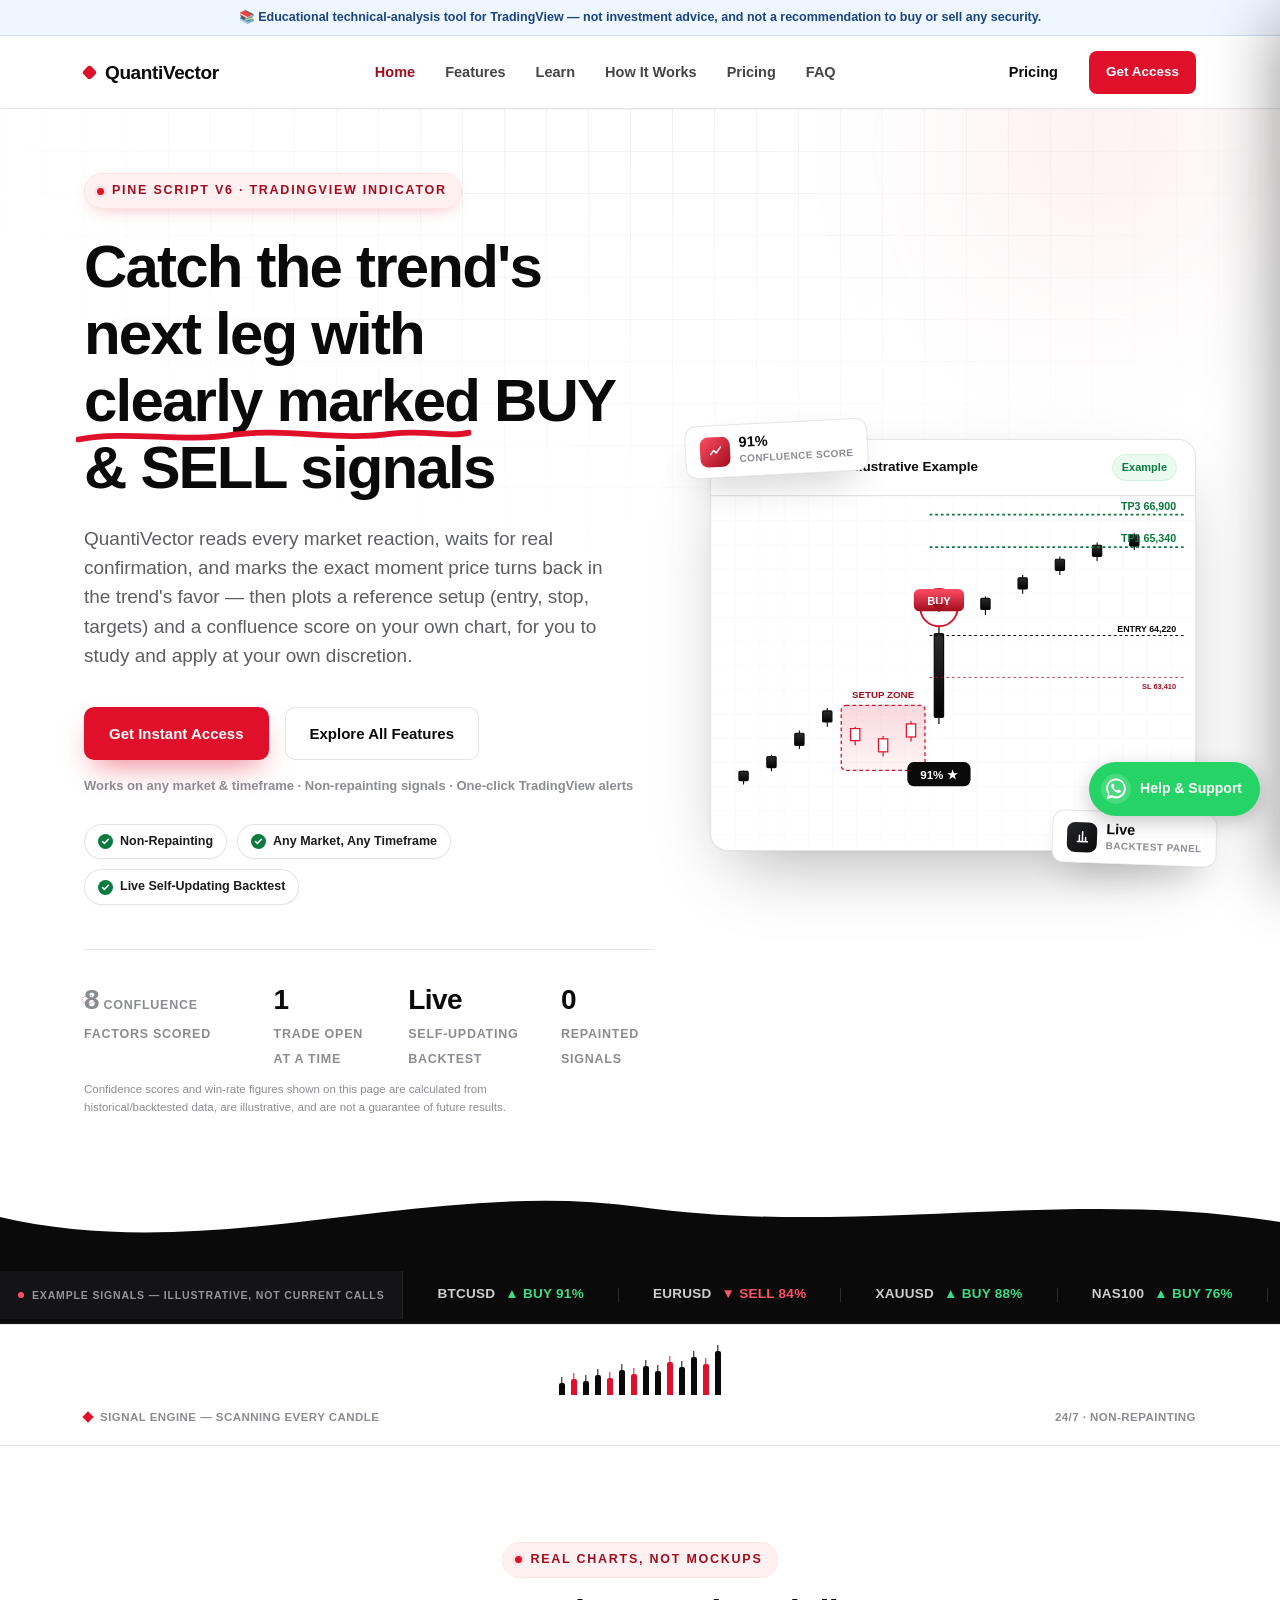
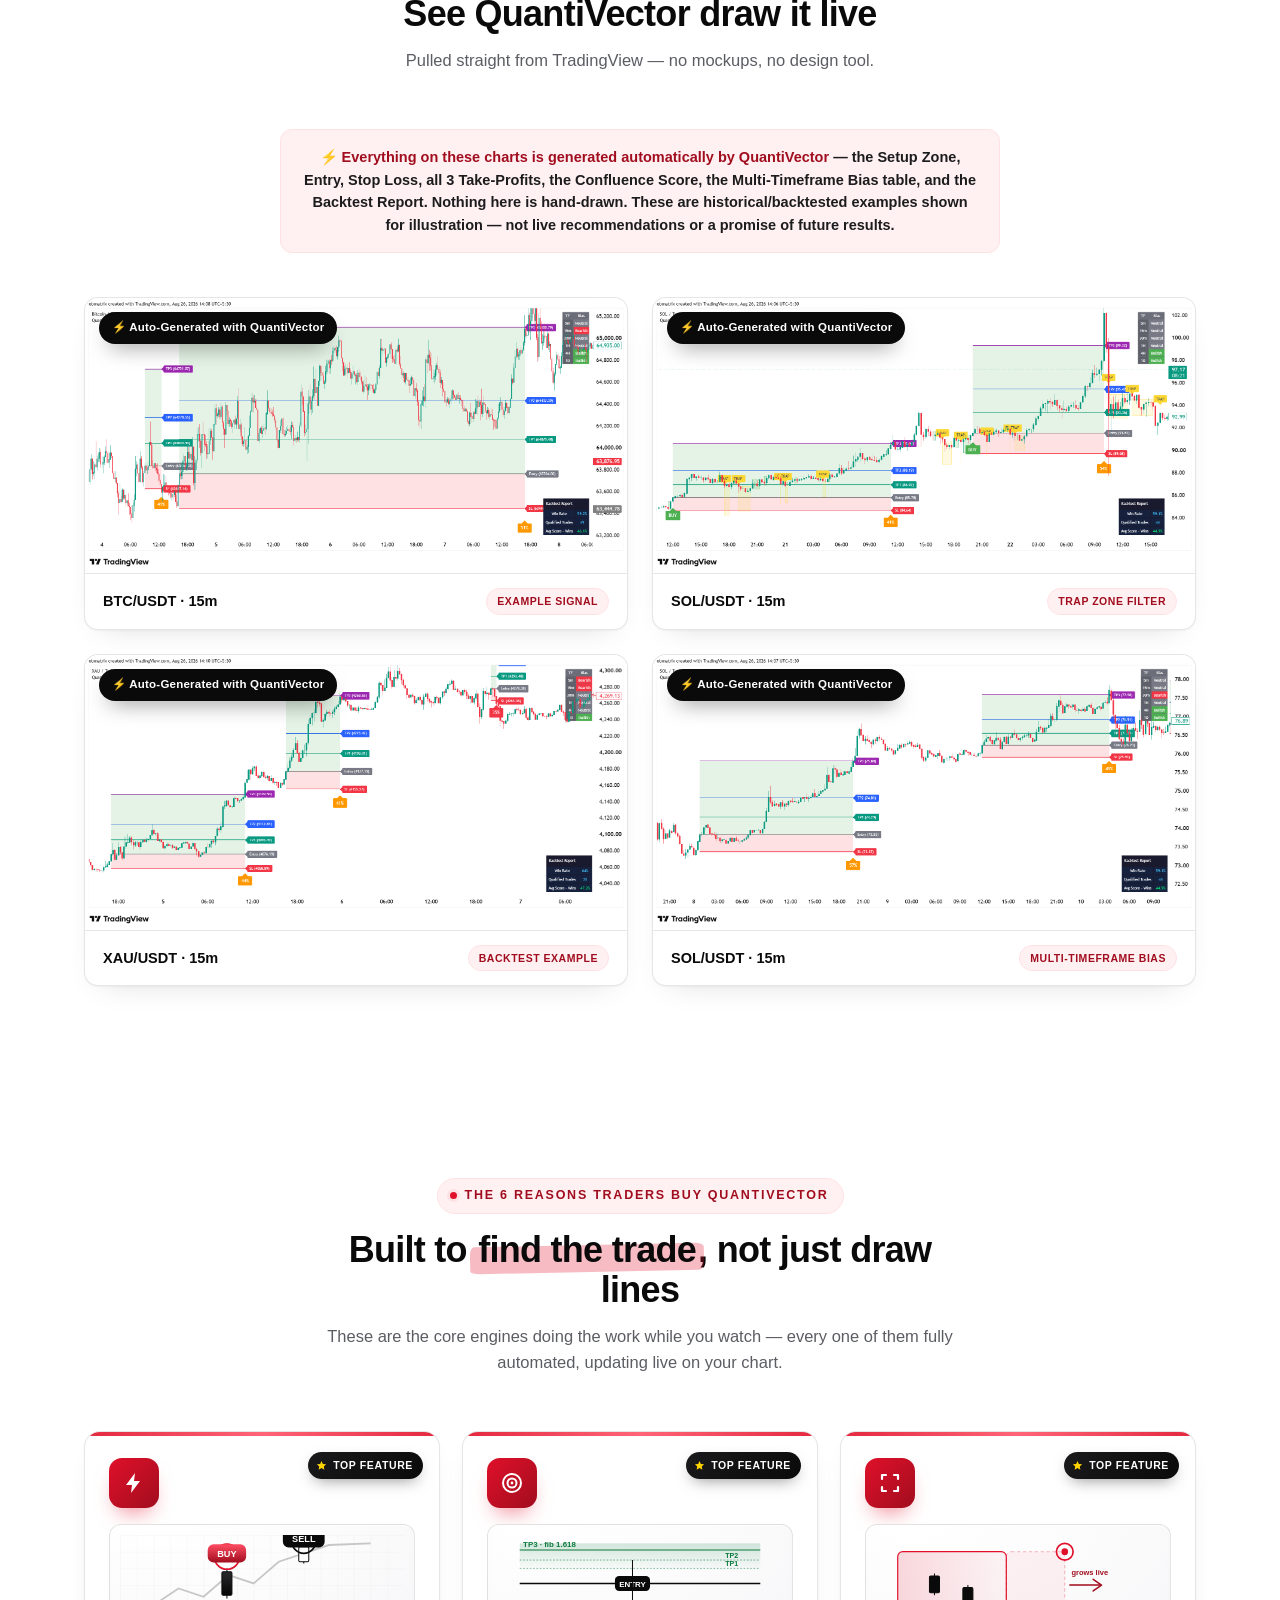
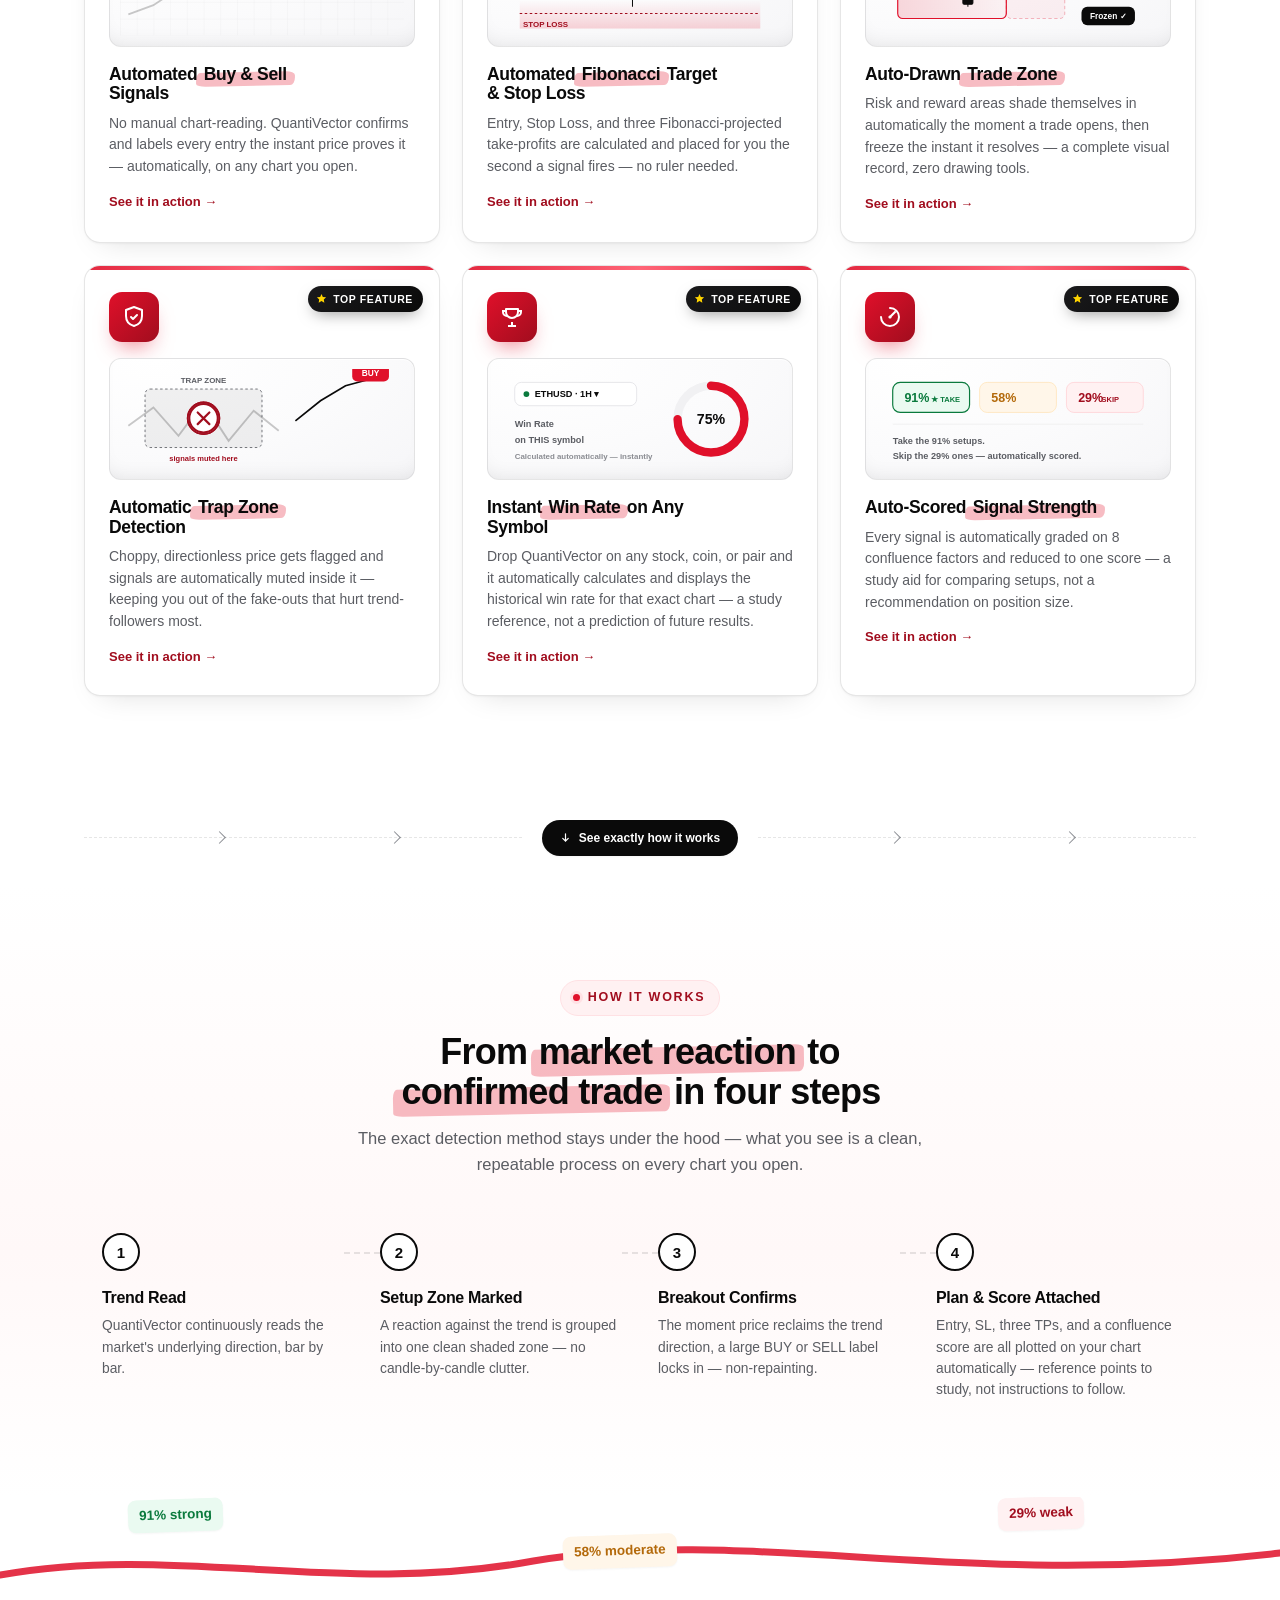
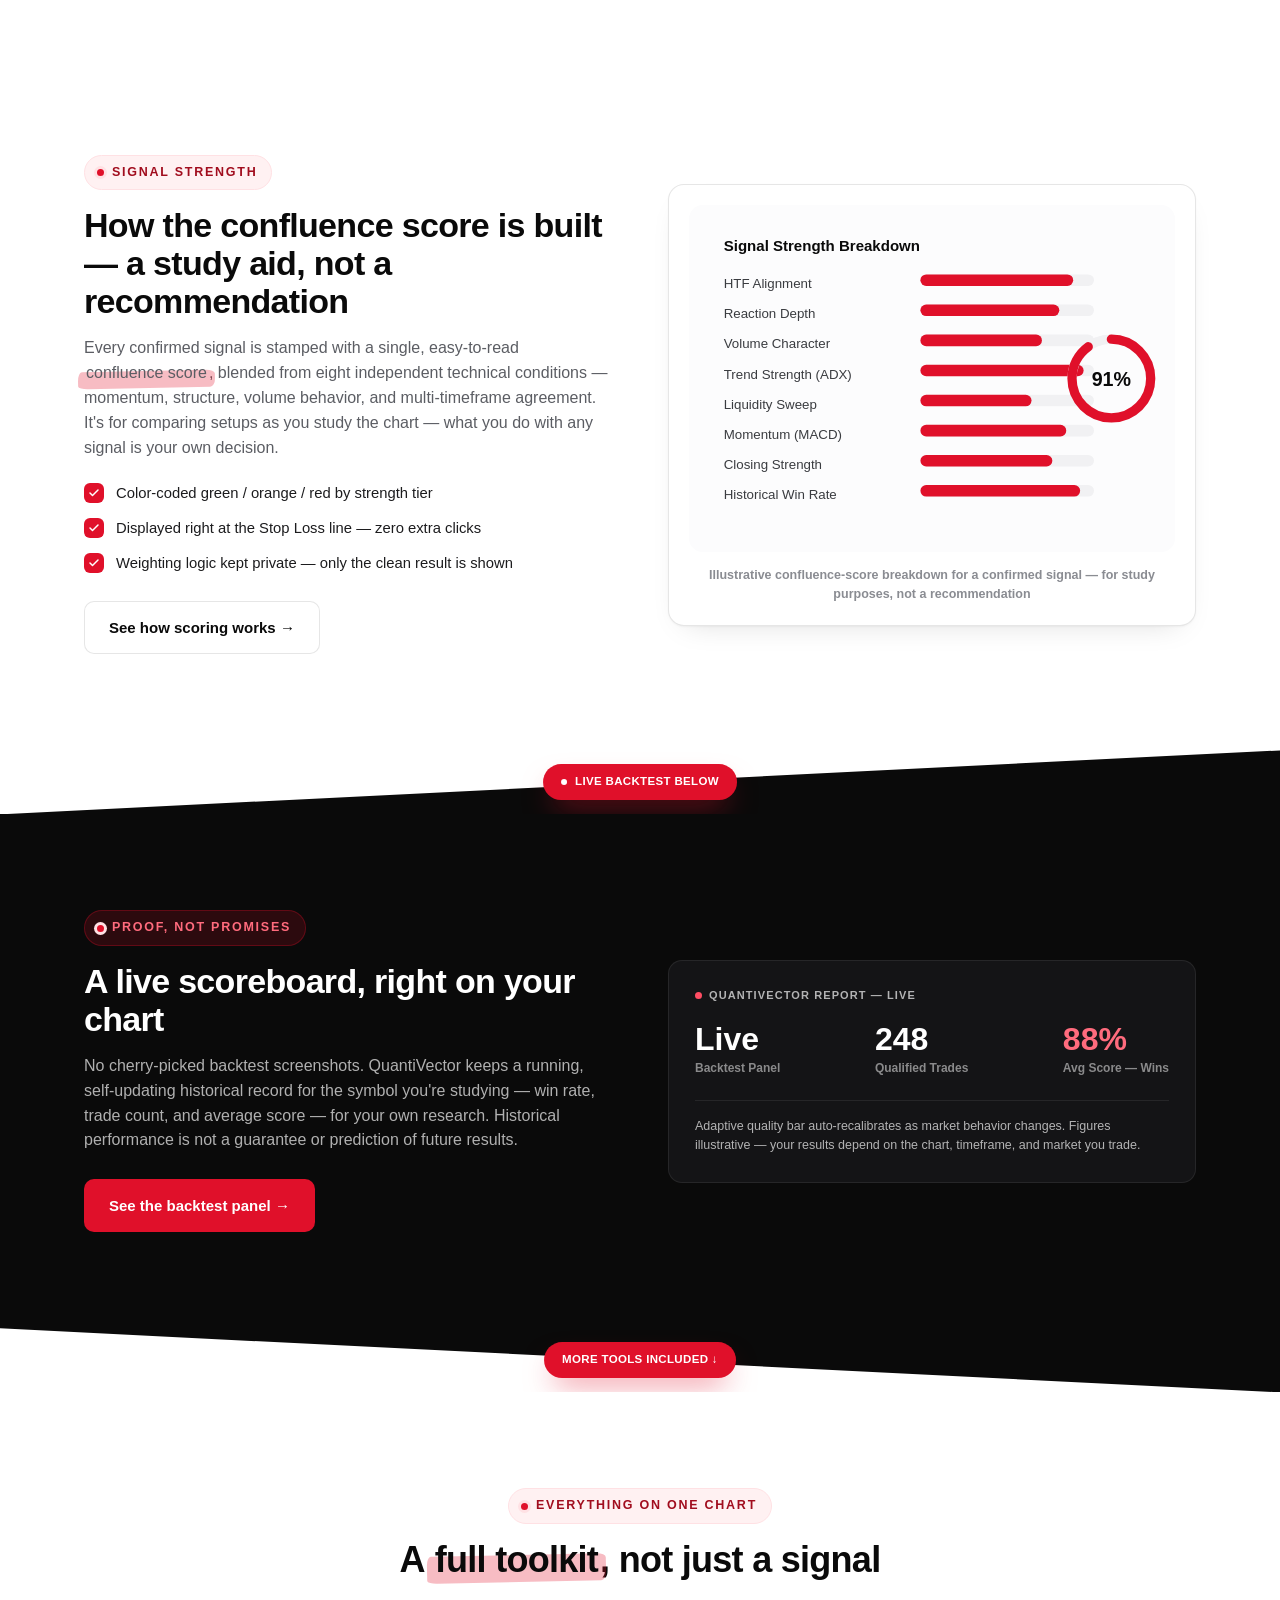
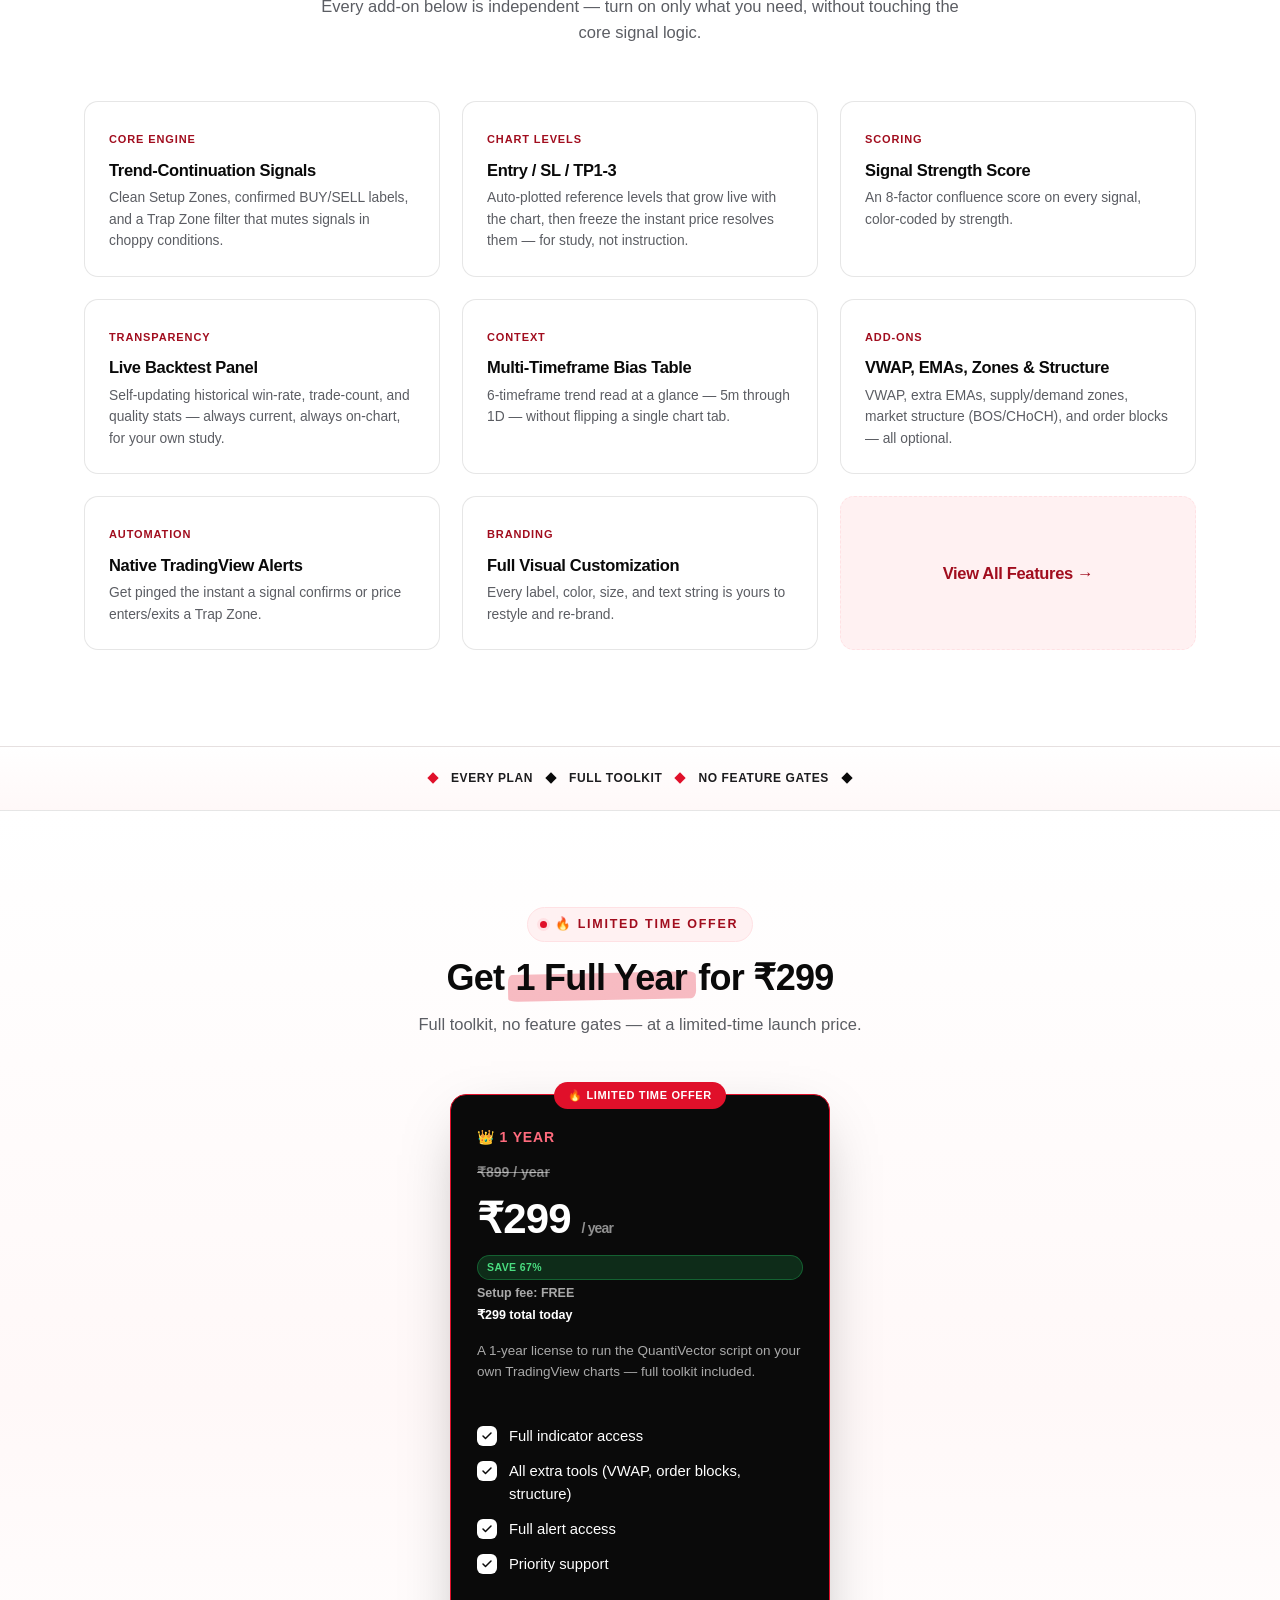
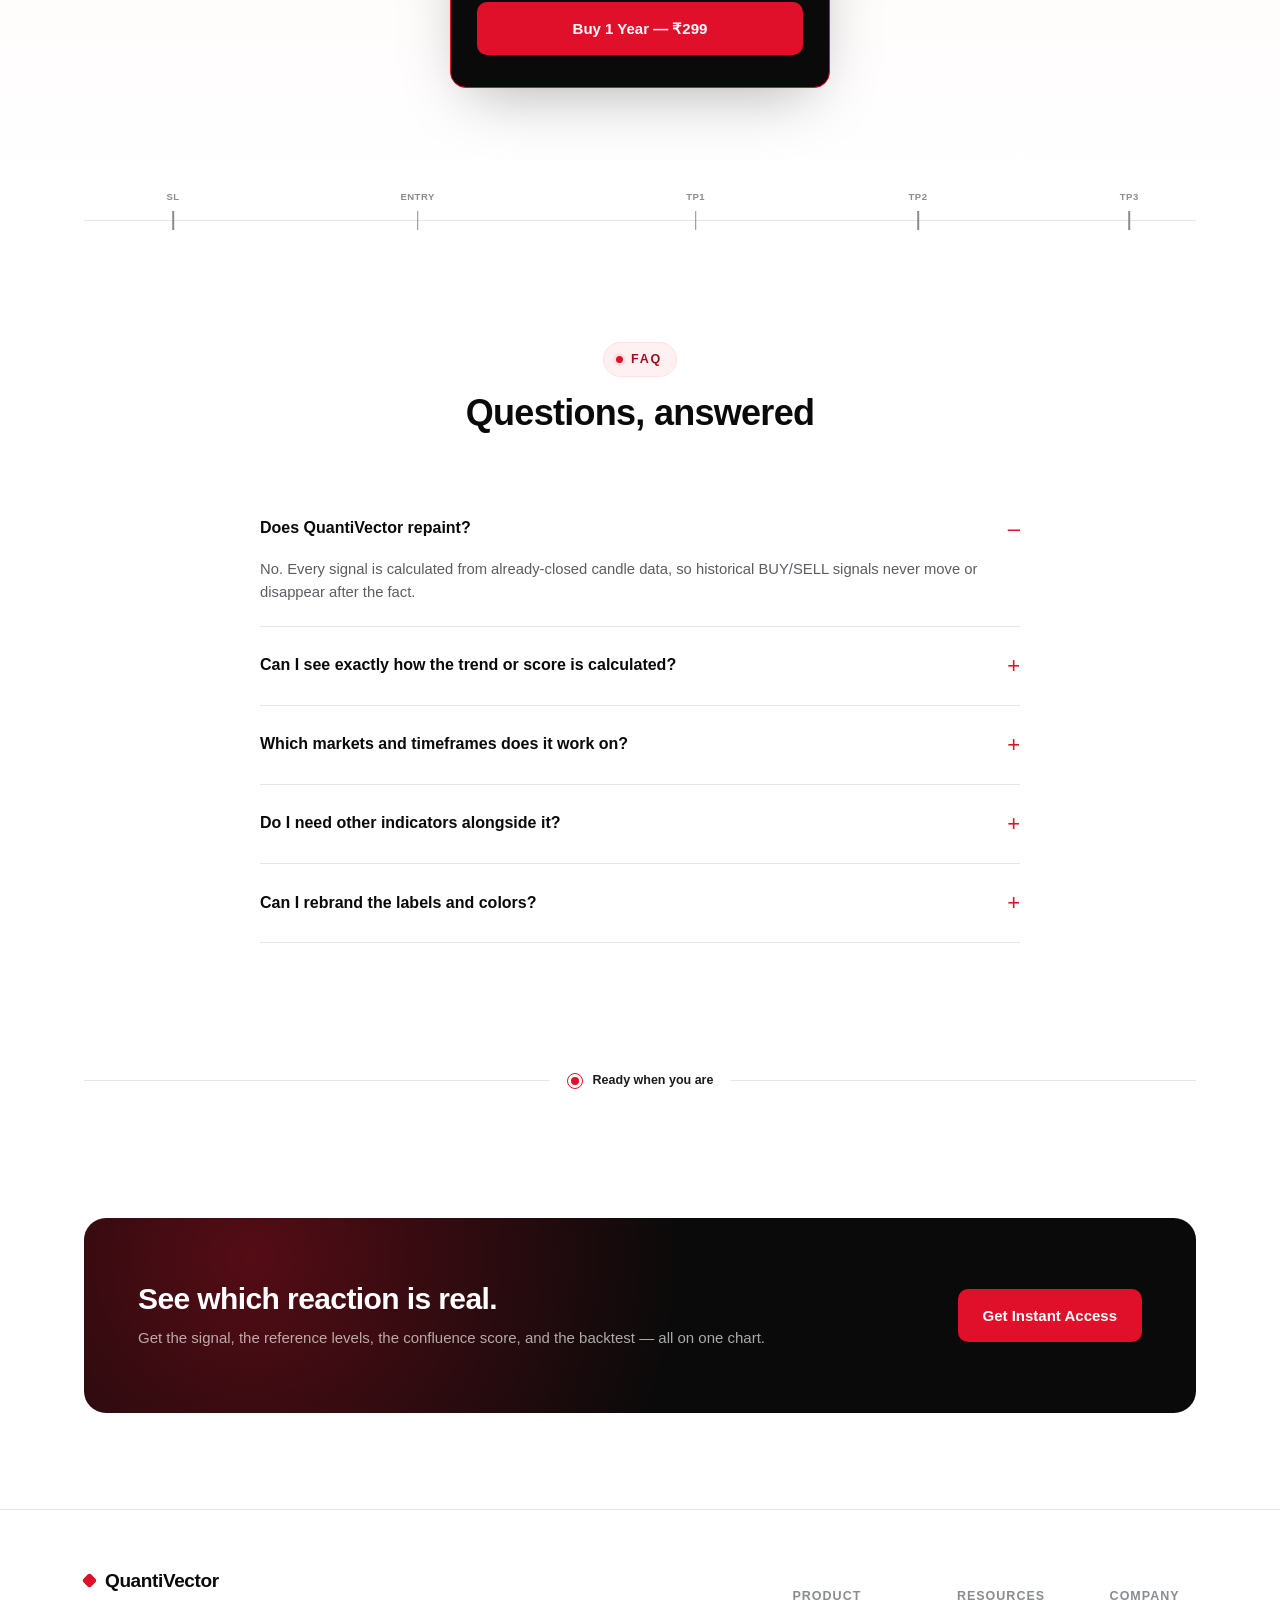
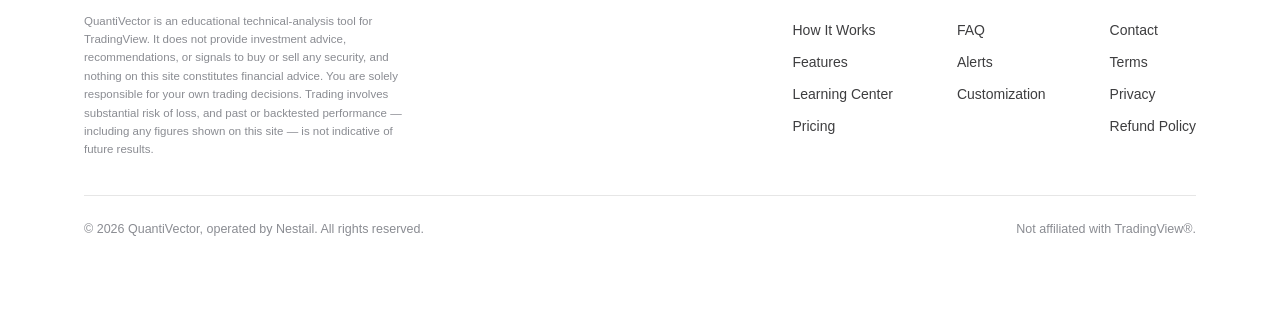
==== commit 201b233b: "Reposition as educational technical-analysis tool: add edu disclaimer banner, reframe signal feed/wi" ====
--- a/index.html
+++ b/index.html
@@ -29,11 +29,13 @@
 src="https://www.facebook.com/tr?id=1778656280052738&ev=PageView&noscript=1"
 /></noscript>
 <!-- End Meta Pixel Code -->
-<title>QuantiVector — Buy/Sell Signal Indicator for TradingView</title>
-<meta name="description" content="QuantiVector is a Pine Script v6 TradingView indicator that marks entry, stop loss and take-profit levels on your chart for trend-continuation BUY/SELL signals, and scores every signal with a confidence score, backed by a live, on-chart backtest.">
+<title>QuantiVector — Technical Analysis &amp; Chart Pattern Education Tool for TradingView</title>
+<meta name="description" content="QuantiVector is an educational Pine Script v6 TradingView indicator for studying trend-continuation chart patterns. It marks setup zones and example entry, stop-loss and take-profit reference points, plus a confluence score, for learning technical analysis. Not investment advice.">
 <link rel="stylesheet" href="style.css">
 </head>
 <body>
+
+<div style="background:#eef6ff;color:#1a4480;text-align:center;font-size:12.5px;font-weight:600;padding:8px 16px;border-bottom:1px solid #cfe0f5;">📚 Educational technical-analysis tool for TradingView — not investment advice, and not a recommendation to buy or sell any security.</div>
 
 <!-- ============ NAV ============ -->
 <input type="checkbox" id="nav-toggle" class="nav-toggle-input">
@@ -86,7 +88,7 @@
           <svg viewBox="0 0 300 20" preserveAspectRatio="none"><path d="M2 14 C 40 4, 80 18, 120 9 C 160 2, 200 16, 240 8 C 265 4, 285 12, 298 7" fill="none" stroke="#e0102a" stroke-width="6" stroke-linecap="round"/></svg>
         </span>
         BUY &amp; SELL signals</h1>
-      <p class="sub">QuantiVector reads every market reaction, waits for real confirmation, and marks the exact moment price turns back in the trend's favor — then hands you a complete trade plan, a confidence score, and a live scoreboard of its own results.</p>
+      <p class="sub">QuantiVector reads every market reaction, waits for real confirmation, and marks the exact moment price turns back in the trend's favor — then plots a reference setup (entry, stop, targets) and a confluence score on your own chart, for you to study and apply at your own discretion.</p>
       <div class="hero-cta-row">
         <a href="#pricing" class="btn btn-red">Get Instant Access</a>
         <a href="features.html" class="btn btn-outline">Explore All Features</a>
@@ -115,7 +117,7 @@
       <div class="chart-card">
         <div class="float-chip float-chip-top">
           <div class="fc-ic" style="background:linear-gradient(135deg,#ff4d63,#a10d1e);"><svg width="15" height="15" viewBox="0 0 24 24" fill="none"><path d="M4 16l5-6 4 4 7-9" stroke="#fff" stroke-width="2.4" stroke-linecap="round" stroke-linejoin="round"/></svg></div>
-          <div><b>91%</b><span>Confidence</span></div>
+          <div><b>91%</b><span>Confluence Score</span></div>
         </div>
         <div class="float-chip float-chip-bottom">
           <div class="fc-ic" style="background:linear-gradient(135deg,#26272b,#0a0a0a);"><svg width="15" height="15" viewBox="0 0 24 24" fill="none"><path d="M4 20h16M7 20V10M12 20V4M17 20v-7" stroke="#fff" stroke-width="2.4" stroke-linecap="round"/></svg></div>
@@ -123,8 +125,8 @@
         </div>
         <div class="cc-inner">
         <div class="cc-head">
-          <div class="cc-title"><span class="dotx"></span> QuantiVector — BTCUSD · 1H</div>
-          <span class="cc-badge">● Live</span>
+          <div class="cc-title"><span class="dotx"></span> QuantiVector — Illustrative Example</div>
+          <span class="cc-badge">Example</span>
         </div>
         <svg viewBox="0 0 520 380" width="100%" style="height:auto;">
           <!-- grid -->
@@ -210,7 +212,7 @@
 
 <!-- ============ LIVE TICKER MARQUEE ============ -->
 <section class="ticker-band">
-  <span class="ticker-label"><span style="width:6px;height:6px;border-radius:50%;background:#ff4d63;display:inline-block;" class="live-dot"></span> Sample Signal Feed</span>
+  <span class="ticker-label"><span style="width:6px;height:6px;border-radius:50%;background:#ff4d63;display:inline-block;" class="live-dot"></span> Example Signals — Illustrative, Not Current Calls</span>
   <div class="ticker-viewport">
   <div class="ticker-track">
     <span class="ticker-item">BTCUSD <span class="tk-up">▲ BUY 91%</span></span><span class="ticker-sep"></span>
@@ -263,12 +265,12 @@
       <h2>See QuantiVector draw it live</h2>
       <p>Pulled straight from TradingView — no mockups, no design tool.</p>
     </div>
-    <div class="proof-disclaimer">⚡ <b>Everything on these charts is generated automatically by QuantiVector</b> — the Setup Zone, Entry, Stop Loss, all 3 Take-Profits, the Confidence Score, the Multi-Timeframe Bias table, and the Backtest Report. Nothing here is hand-drawn.</div>
+    <div class="proof-disclaimer">⚡ <b>Everything on these charts is generated automatically by QuantiVector</b> — the Setup Zone, Entry, Stop Loss, all 3 Take-Profits, the Confluence Score, the Multi-Timeframe Bias table, and the Backtest Report. Nothing here is hand-drawn. These are historical/backtested examples shown for illustration — not live recommendations or a promise of future results.</div>
     <div class="proof-gallery">
       <div class="proof-card">
         <span class="proof-badge">⚡ Auto-Generated with QuantiVector</span>
         <img src="BTCUSDT_2026-08-26_14-08-37.png" alt="QuantiVector auto-plotted BUY signal on BTC/USDT 15m chart" loading="lazy">
-        <div class="proof-caption"><span class="sym">BTC/USDT · 15m</span><span class="tag">Live Signal</span></div>
+        <div class="proof-caption"><span class="sym">BTC/USDT · 15m</span><span class="tag">Example Signal</span></div>
       </div>
       <div class="proof-card">
         <span class="proof-badge">⚡ Auto-Generated with QuantiVector</span>
@@ -278,7 +280,7 @@
       <div class="proof-card">
         <span class="proof-badge">⚡ Auto-Generated with QuantiVector</span>
         <img src="XAUUSDT.P_2026-08-26_14-10-10.png" alt="QuantiVector auto-plotted signal with live backtest report on XAU Gold 15m chart" loading="lazy">
-        <div class="proof-caption"><span class="sym">XAU/USDT · 15m</span><span class="tag">Live Backtest</span></div>
+        <div class="proof-caption"><span class="sym">XAU/USDT · 15m</span><span class="tag">Backtest Example</span></div>
       </div>
       <div class="proof-card">
         <span class="proof-badge">⚡ Auto-Generated with QuantiVector</span>
@@ -423,7 +425,7 @@
           </svg>
         </div>
         <h3>Instant <span class="mark">Win Rate</span> on Any Symbol</h3>
-        <p>Drop QuantiVector on any stock, coin, or pair and it automatically calculates and displays its own real win rate for that exact chart — no spreadsheet required.</p>
+        <p>Drop QuantiVector on any stock, coin, or pair and it automatically calculates and displays the historical win rate for that exact chart — a study reference, not a prediction of future results.</p>
         <a href="features.html#win-rate" class="kf-link">See it in action →</a>
       </div>
 
@@ -446,7 +448,7 @@
           </svg>
         </div>
         <h3>Auto-Scored <span class="mark">Signal Strength</span></h3>
-        <p>Every signal is automatically graded on 8 confluence factors and reduced to one percentage — so you always know which setups deserve your size and which don't.</p>
+        <p>Every signal is automatically graded on 8 confluence factors and reduced to one score — a study aid for comparing setups, not a recommendation on position size.</p>
         <a href="features.html#confidence-score" class="kf-link">See it in action →</a>
       </div>
 
@@ -490,7 +492,7 @@
       <div class="flow-step">
         <div class="num">4</div>
         <h4>Plan &amp; Score Attached</h4>
-        <p>Entry, SL, three TPs, and a confidence percentage are all plotted automatically.</p>
+        <p>Entry, SL, three TPs, and a confluence score are all plotted on your chart automatically — reference points to study, not instructions to follow.</p>
       </div>
     </div>
   </div>
@@ -511,8 +513,8 @@
   <div class="wrap split-grid">
     <div class="split-copy">
       <span class="eyebrow">Signal Strength</span>
-      <h2 class="split-head">Not every signal deserves the same size trade — here's how each one is scored</h2>
-      <p>Every confirmed signal is stamped with a single, easy-to-read <span class="mark">confidence percentage</span>, blended from eight independent market-condition checks — momentum, structure, volume behavior, multi-timeframe agreement, and this indicator's own track record.</p>
+      <h2 class="split-head">How the confluence score is built — a study aid, not a recommendation</h2>
+      <p>Every confirmed signal is stamped with a single, easy-to-read <span class="mark">confluence score</span>, blended from eight independent technical conditions — momentum, structure, volume behavior, and multi-timeframe agreement. It's for comparing setups as you study the chart — what you do with any signal is your own decision.</p>
       <div class="f-list">
         <li><span class="chk"><svg width="12" height="12" viewBox="0 0 24 24" fill="none"><path d="M4 12l5 5 11-11" stroke="#fff" stroke-width="3" stroke-linecap="round" stroke-linejoin="round"/></svg></span> Color-coded green / orange / red by strength tier</li>
         <li><span class="chk"><svg width="12" height="12" viewBox="0 0 24 24" fill="none"><path d="M4 12l5 5 11-11" stroke="#fff" stroke-width="3" stroke-linecap="round" stroke-linejoin="round"/></svg></span> Displayed right at the Stop Loss line — zero extra clicks</li>
@@ -540,7 +542,7 @@
           <text y="6" text-anchor="middle" font-size="17" font-weight="900" fill="#0a0a0a" font-family="Arial">91%</text>
         </g>
       </svg>
-      <p class="cap">Illustrative confidence-score breakdown for a confirmed signal</p>
+      <p class="cap">Illustrative confluence-score breakdown for a confirmed signal — for study purposes, not a recommendation</p>
     </div>
   </div>
 </section>
@@ -557,7 +559,7 @@
     <div class="split-copy">
       <span class="eyebrow" style="background:rgba(224,16,42,.16);border-color:rgba(224,16,42,.3);color:#ff6b7d;">Proof, not promises</span>
       <h2 class="split-head white">A live scoreboard, right on your chart</h2>
-      <p>No cherry-picked backtest screenshots. QuantiVector keeps a running, self-updating record of its own signals — win rate, trade count, and average score — so you always know exactly how it's performing on the symbol you're watching, right now.</p>
+      <p>No cherry-picked backtest screenshots. QuantiVector keeps a running, self-updating historical record for the symbol you're studying — win rate, trade count, and average score — for your own research. Historical performance is not a guarantee or prediction of future results.</p>
       <a href="features.html#backtest" class="btn btn-red">See the backtest panel →</a>
     </div>
     <div class="report-panel">
@@ -598,9 +600,9 @@
     </div>
     <div class="grid-3">
       <a href="features.html#signal-engine" class="feat-mini"><span class="tag">Core Engine</span><h4>Trend-Continuation Signals</h4><p>Clean Setup Zones, confirmed BUY/SELL labels, and a Trap Zone filter that mutes signals in choppy conditions.</p></a>
-      <a href="features.html#entry-system" class="feat-mini"><span class="tag">Trade Plan</span><h4>Entry / SL / TP1-3</h4><p>Auto-plotted trade levels that grow live with the chart, then freeze the instant a trade resolves.</p></a>
-      <a href="features.html#confidence-score" class="feat-mini"><span class="tag">Scoring</span><h4>Signal Strength Score</h4><p>An 8-factor confidence percentage on every signal, color-coded by strength.</p></a>
-      <a href="features.html#backtest" class="feat-mini"><span class="tag">Transparency</span><h4>Live Backtest Panel</h4><p>Self-updating win rate, trade count, and quality stats — always current, always on-chart.</p></a>
+      <a href="features.html#entry-system" class="feat-mini"><span class="tag">Chart Levels</span><h4>Entry / SL / TP1-3</h4><p>Auto-plotted reference levels that grow live with the chart, then freeze the instant price resolves them — for study, not instruction.</p></a>
+      <a href="features.html#confidence-score" class="feat-mini"><span class="tag">Scoring</span><h4>Signal Strength Score</h4><p>An 8-factor confluence score on every signal, color-coded by strength.</p></a>
+      <a href="features.html#backtest" class="feat-mini"><span class="tag">Transparency</span><h4>Live Backtest Panel</h4><p>Self-updating historical win-rate, trade-count, and quality stats — always current, always on-chart, for your own study.</p></a>
       <a href="features.html#mtf-bias" class="feat-mini"><span class="tag">Context</span><h4>Multi-Timeframe Bias Table</h4><p>6-timeframe trend read at a glance — 5m through 1D — without flipping a single chart tab.</p></a>
       <a href="features.html#extra-tools" class="feat-mini"><span class="tag">Add-ons</span><h4>VWAP, EMAs, Zones &amp; Structure</h4><p>VWAP, extra EMAs, supply/demand zones, market structure (BOS/CHoCH), and order blocks — all optional.</p></a>
       <a href="features.html#alerts" class="feat-mini"><span class="tag">Automation</span><h4>Native TradingView Alerts</h4><p>Get pinged the instant a signal confirms or price enters/exits a Trap Zone.</p></a>
@@ -641,7 +643,7 @@
         <span class="price-badge">Save 67%</span>
         <p class="plan-setup">Setup fee: FREE</p>
         <p class="plan-total">₹299 total today</p>
-        <p class="plan-desc" style="margin-top:16px;">Full access to every tool on QuantiVector, for a full year.</p>
+        <p class="plan-desc" style="margin-top:16px;">A 1-year license to run the QuantiVector script on your own TradingView charts — full toolkit included.</p>
         <ul class="f-list">
           <li><span class="chk"><svg width="12" height="12" viewBox="0 0 24 24" fill="none"><path d="M4 12l5 5 11-11" stroke="#fff" stroke-width="3" stroke-linecap="round" stroke-linejoin="round"/></svg></span> Full indicator access</li>
           <li><span class="chk"><svg width="12" height="12" viewBox="0 0 24 24" fill="none"><path d="M4 12l5 5 11-11" stroke="#fff" stroke-width="3" stroke-linecap="round" stroke-linejoin="round"/></svg></span> All extra tools (VWAP, order blocks, structure)</li>
@@ -690,7 +692,7 @@
       </details>
       <details class="faq-item">
         <summary>Do I need other indicators alongside it?</summary>
-        <p>No. Signal detection, trade planning, confidence scoring, multi-timeframe bias, and backtest tracking are all built in. Extra tools like VWAP and order blocks are optional add-ons.</p>
+        <p>No. Signal detection, chart-level marking, confluence scoring, multi-timeframe bias, and backtest tracking are all built in. Extra tools like VWAP and order blocks are optional add-ons.</p>
       </details>
       <details class="faq-item">
         <summary>Can I rebrand the labels and colors?</summary>
@@ -715,7 +717,7 @@
     <div class="cta-band">
       <div>
         <h3>See which reaction is real.</h3>
-        <p>Get the signal, the trade plan, the confidence score, and the proof — all on one chart.</p>
+        <p>Get the signal, the reference levels, the confluence score, and the backtest — all on one chart.</p>
       </div>
       <a href="#pricing" class="btn btn-red">Get Instant Access</a>
     </div>
@@ -728,7 +730,7 @@
     <div class="foot-top">
       <div style="max-width:320px;">
         <a href="index.html" class="brand"><span class="dot"></span> QuantiVector</a>
-        <p class="foot-disc" style="margin-top:16px;">QuantiVector is a technical analysis tool for TradingView and does not constitute financial advice. Trading involves risk, and past performance — including any figures shown on this site — does not guarantee future results.</p>
+        <p class="foot-disc" style="margin-top:16px;">QuantiVector is an educational technical-analysis tool for TradingView. It does not provide investment advice, recommendations, or signals to buy or sell any security, and nothing on this site constitutes financial advice. You are solely responsible for your own trading decisions. Trading involves substantial risk of loss, and past or backtested performance — including any figures shown on this site — is not indicative of future results.</p>
       </div>
       <div class="foot-cols">
         <div class="foot-col">
@@ -754,7 +756,7 @@
       </div>
     </div>
     <div class="foot-bottom">
-      <span>© 2026 QuantiVector. All rights reserved.</span>
+      <span>© 2026 QuantiVector, operated by Nestail. All rights reserved.</span>
       <span>Not affiliated with TradingView®.</span>
     </div>
   </div>
